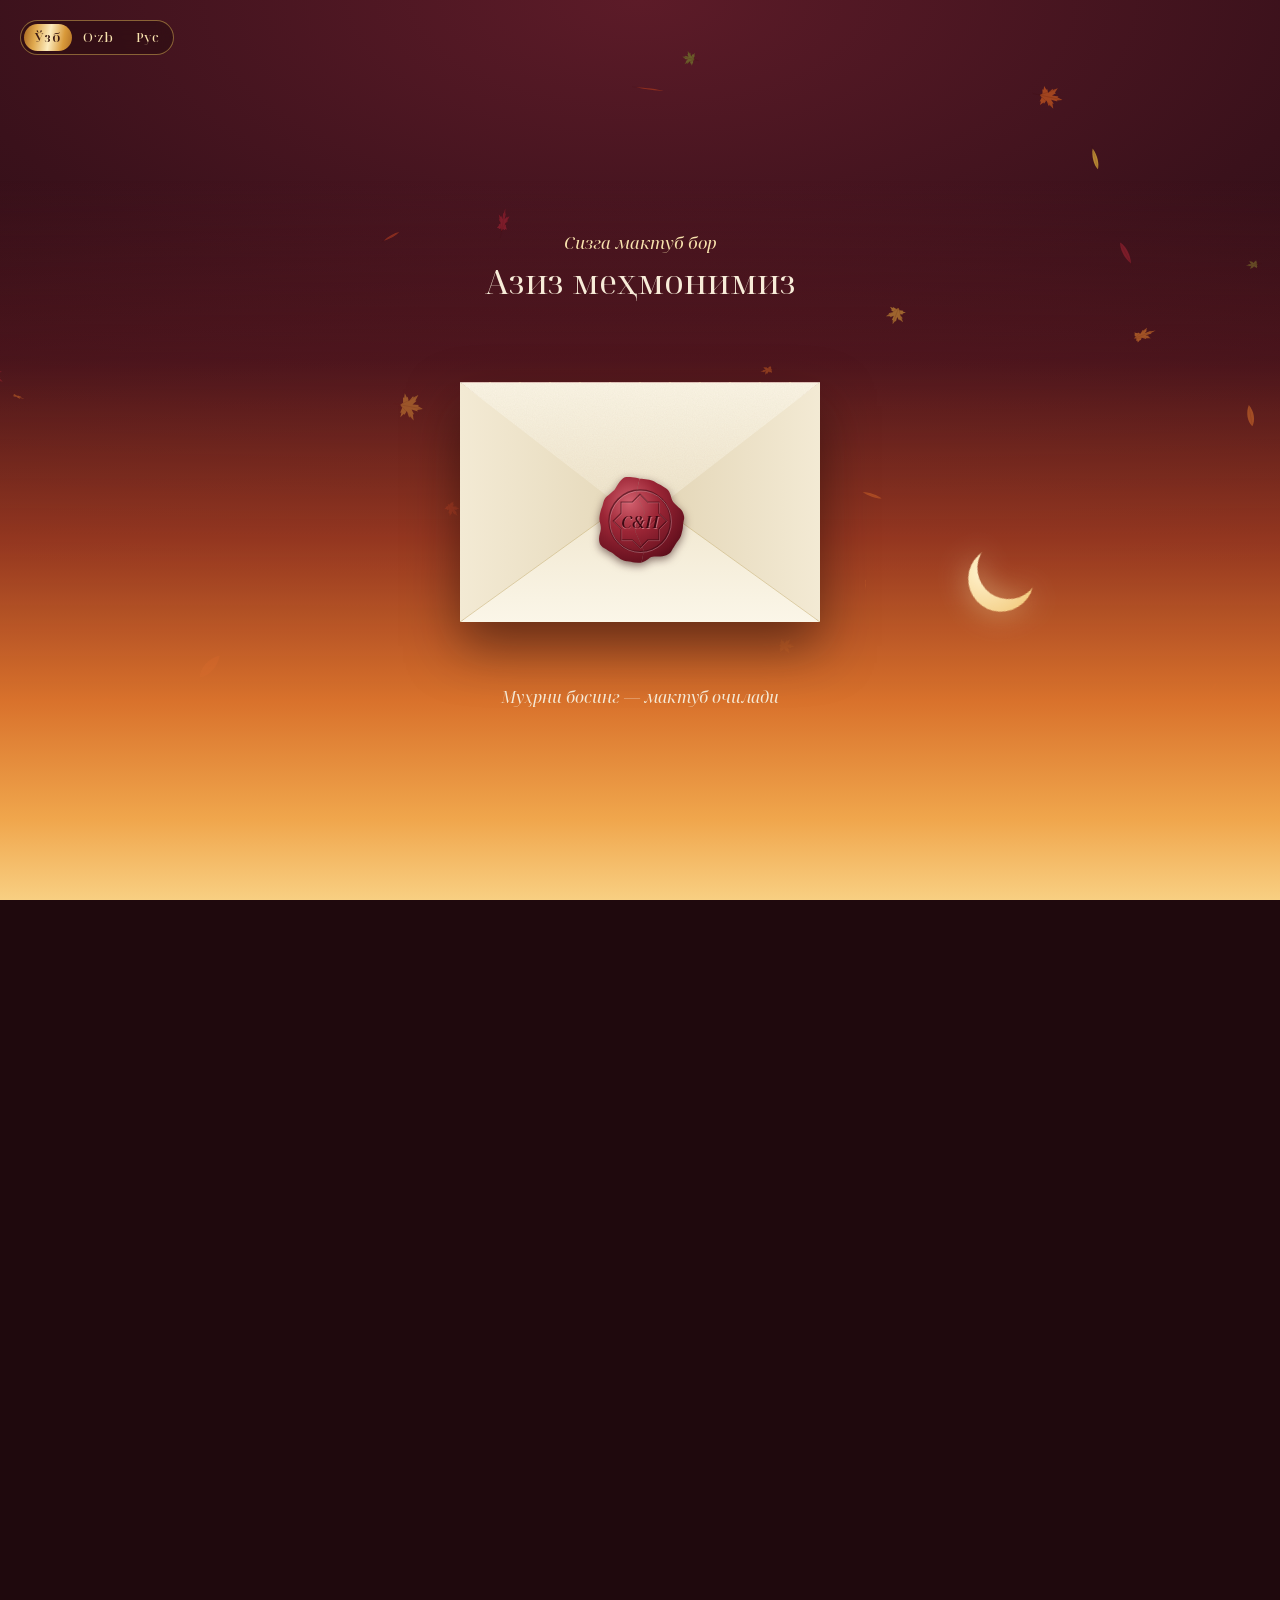
==== index.html @ ec024418 "Restyle the invitation in an autumn palette Wine, rust, amber and mustard instead of night blue; fal" ====
<!doctype html>
<html lang="uz-Cyrl">
<head>
<meta charset="utf-8">
<meta name="viewport" content="width=device-width, initial-scale=1, viewport-fit=cover">
<title>Султонбек ва Истабро — никоҳ тўйи</title>
<meta name="description" content="Сизни «Висол оқшоми»га таклиф этамиз · 31 октябрь 2026, соат 18:00">
<meta name="robots" content="noindex">
<meta name="theme-color" content="#3A111B">
<meta property="og:type" content="website">
<meta property="og:url" content="https://sulton-istabro.uz/">
<meta property="og:title" content="Султонбек ва Истабро — никоҳ тўйи">
<meta property="og:description" content="Сизни «Висол оқшоми»га таклиф этамиз · 31 октябрь 2026, соат 18:00">
<meta property="og:image" content="https://sulton-istabro.uz/og.jpg">
<meta property="og:image:width" content="1200">
<meta property="og:image:height" content="630">
<meta name="twitter:card" content="summary_large_image">
<meta name="twitter:image" content="https://sulton-istabro.uz/og.jpg">
<link rel="icon" href="favicon.svg" type="image/svg+xml">
<link rel="preload" href="assets/fonts/nsd-cyrillic.woff2" as="font" type="font/woff2" crossorigin>
<link rel="preload" href="assets/fonts/gv-cyrillic.woff2" as="font" type="font/woff2" crossorigin>
<link rel="stylesheet" href="assets/style.css">
<noscript><style>.gate{display:none}body{overflow:auto}main{visibility:visible}</style></noscript>
</head>
<body class="is-sealed">

<!-- Shared shapes -->
<svg width="0" height="0" style="position:absolute" aria-hidden="true" focusable="false">
  <defs>
    <linearGradient id="g-gold" x1="0" y1="0" x2="1" y2="1">
      <stop offset="0" stop-color="#F7E9B8"/><stop offset=".35" stop-color="#D4AE58"/>
      <stop offset=".7" stop-color="#A47B28"/><stop offset="1" stop-color="#E6CB84"/>
    </linearGradient>
    <radialGradient id="g-wax" cx=".36" cy=".3" r=".8">
      <stop offset="0" stop-color="#D2606E"/><stop offset=".42" stop-color="#9C2636"/>
      <stop offset=".85" stop-color="#6A1220"/><stop offset="1" stop-color="#520B17"/>
    </radialGradient>
    <radialGradient id="g-moon" cx=".3" cy=".3" r=".9">
      <stop offset="0" stop-color="#FFF3CF"/><stop offset="1" stop-color="#F2C878"/>
    </radialGradient>
    <linearGradient id="g-niche" x1="0" y1="1" x2="0" y2="0">
      <stop offset="0" stop-color="#F8D27C"/><stop offset=".55" stop-color="#E0A552" stop-opacity=".75"/><stop offset="1" stop-color="#C98548" stop-opacity=".25"/>
    </linearGradient>
    <symbol id="moon" viewBox="0 0 100 100">
      <mask id="m-crescent"><rect width="100" height="100" fill="#fff"/><circle cx="64" cy="40" r="40" fill="#000"/></mask>
      <circle cx="50" cy="50" r="42" fill="url(#g-moon)" mask="url(#m-crescent)"/>
    </symbol>
    <symbol id="chinar" viewBox="-56 -64 112 124">
      <polygon fill="currentColor" points="0.0,-60.0 7.6,-39.3 12.4,-43.3 9.9,-18.5 26.4,-31.4 26.2,-26.2 49.7,-33.6 36.3,-16.9 42.3,-15.4 18.9,-2.0 35.7,4.4 31.3,6.7 46.7,17.9 28.3,17.0 29.9,21.7 9.4,17.7 0.0,27.0 -9.4,17.7 -29.9,21.7 -28.3,17.0 -46.7,17.9 -31.3,6.7 -35.7,4.4 -18.9,-2.0 -42.3,-15.4 -36.3,-16.9 -49.7,-33.6 -26.2,-26.2 -26.4,-31.4 -9.9,-18.5 -12.4,-43.3 -7.6,-39.3"/>
      <path d="M0 27V56" fill="none" stroke="currentColor" stroke-width="3" stroke-linecap="round"/>
      <path d="M0 27L0 -52M0 27L43.1 -29.1M0 27L39.2 15.1M0 27L-43.1 -29.1M0 27L-39.2 15.1" fill="none" stroke="#3A0A00" stroke-opacity=".3" stroke-width="1.2"/>
    </symbol>
    <symbol id="chinar-line" viewBox="-56 -64 112 124">
      <polygon fill="none" stroke="currentColor" stroke-width="2.4" stroke-linejoin="round" points="0.0,-60.0 7.6,-39.3 12.4,-43.3 9.9,-18.5 26.4,-31.4 26.2,-26.2 49.7,-33.6 36.3,-16.9 42.3,-15.4 18.9,-2.0 35.7,4.4 31.3,6.7 46.7,17.9 28.3,17.0 29.9,21.7 9.4,17.7 0.0,27.0 -9.4,17.7 -29.9,21.7 -28.3,17.0 -46.7,17.9 -31.3,6.7 -35.7,4.4 -18.9,-2.0 -42.3,-15.4 -36.3,-16.9 -49.7,-33.6 -26.2,-26.2 -26.4,-31.4 -9.9,-18.5 -12.4,-43.3 -7.6,-39.3"/>
      <path d="M0 27V56M0 27L0 -52M0 27L43.1 -29.1M0 27L39.2 15.1M0 27L-43.1 -29.1M0 27L-39.2 15.1" fill="none" stroke="currentColor" stroke-width="1.5" stroke-linecap="round"/>
    </symbol>
    <symbol id="leaf" viewBox="-28 -64 56 132">
      <path fill="currentColor" d="M0 -60C22 -34 24 12 0 50C-24 12 -22 -34 0 -60Z"/>
      <path d="M0 -52V64M0 -30L12 -40M0 -30L-12 -40M0 -10L16 -22M0 -10L-16 -22M0 10L15 -2M0 10L-15 -2M0 28L10 18M0 28L-10 18" fill="none" stroke="#3A0A00" stroke-opacity=".3" stroke-width="1.2" stroke-linecap="round"/>
    </symbol>
    <symbol id="cluster" viewBox="0 0 240 190">
      <use href="#leaf" x="-28" y="-64" width="56" height="132" transform="translate(60 128) rotate(-108) scale(.8)" style="color:#6F6B2C"/>
      <use href="#leaf" x="-28" y="-64" width="56" height="132" transform="translate(178 126) rotate(72) scale(.86)" style="color:#D2A23A"/>
      <use href="#chinar" x="-56" y="-64" width="112" height="124" transform="translate(150 70) rotate(26) scale(.82)" style="color:#E08A2B"/>
      <use href="#chinar" x="-56" y="-64" width="112" height="124" transform="translate(84 84) rotate(-24) scale(1.08)" style="color:#B8501F"/>
      <use href="#chinar" x="-56" y="-64" width="112" height="124" transform="translate(132 132) rotate(8) scale(.56)" style="color:#8E1F2F"/>
      <g fill="#8E1F2F"><circle cx="100" cy="146" r="6"/><circle cx="112" cy="156" r="6"/><circle cx="97" cy="160" r="5.4"/></g>
      <g fill="#F6D7C0" fill-opacity=".55"><circle cx="98" cy="144" r="1.6"/><circle cx="110" cy="154" r="1.6"/><circle cx="95" cy="158" r="1.4"/></g>
    </symbol>
    <symbol id="khatam" viewBox="0 0 24 24">
      <polygon points="12.00,2.00 14.93,4.93 19.07,4.93 19.07,9.07 22.00,12.00 19.07,14.93 19.07,19.07 14.93,19.07 12.00,22.00 9.07,19.07 4.93,19.07 4.93,14.93 2.00,12.00 4.93,9.07 4.93,4.93 9.07,4.93"/>
    </symbol>
    <symbol id="skyline" viewBox="0 0 1440 220" preserveAspectRatio="xMidYMax slice">
      <g class="sk-body">
        <rect x="0" y="200" width="1440" height="20"/>
        <!-- houses -->
        <path d="M0 220V178h58v-12h62v16h72v-10h36v48z"/>
        <path d="M1232 220v-44h58v-10h62v16h88v38z"/>
        <!-- far-left dome + minaret -->
        <rect x="272" y="150" width="56" height="70"/>
        <path d="M268 150c-4-24 18-34 32-48 14 14 36 24 32 48z"/>
        <rect x="299" y="92" width="2" height="12"/>
        <rect x="225" y="80" width="10" height="140"/><rect x="222" y="92" width="16" height="4"/>
        <path d="M225 80c0-8 5-10 5-18 0 8 5 10 5 18z"/>
        <!-- far-right dome + minaret -->
        <rect x="1100" y="146" width="60" height="74"/>
        <path d="M1096 146c-4-26 18-36 34-52 16 16 38 26 34 52z"/>
        <rect x="1129" y="84" width="2" height="12"/>
        <rect x="1205" y="70" width="10" height="150"/><rect x="1202" y="84" width="16" height="4"/>
        <path d="M1205 70c0-8 5-10 5-18 0 8 5 10 5 18z"/>
        <!-- wings -->
        <rect x="440" y="162" width="226" height="58"/><rect x="774" y="162" width="232" height="58"/>
        <!-- left dome -->
        <rect x="500" y="128" width="80" height="92"/>
        <path d="M496 128c-6-36 24-50 44-72 20 22 50 36 44 72z"/>
        <rect x="539" y="44" width="2" height="14"/>
        <!-- right dome -->
        <rect x="852" y="120" width="96" height="100"/>
        <path d="M846 120c-8-42 30-58 54-84 24 26 62 42 54 84z"/>
        <rect x="899" y="22" width="2" height="16"/>
        <!-- portal + minarets -->
        <rect x="664" y="84" width="112" height="136"/><rect x="660" y="78" width="120" height="8"/>
        <rect x="633" y="52" width="14" height="168"/><rect x="630" y="66" width="20" height="5"/>
        <path d="M633 52c0-10 7-12 7-20 0 8 7 10 7 20z"/>
        <rect x="793" y="52" width="14" height="168"/><rect x="790" y="66" width="20" height="5"/>
        <path d="M793 52c0-10 7-12 7-20 0 8 7 10 7 20z"/>
      </g>
      <!-- autumn trees -->
      <g>
        <ellipse class="sk-t1" cx="420" cy="160" rx="10" ry="46"/><ellipse class="sk-t2" cx="439" cy="172" rx="9" ry="36"/>
        <ellipse class="sk-t3" cx="1030" cy="158" rx="10" ry="48"/><ellipse class="sk-t2" cx="1050" cy="172" rx="9" ry="36"/>
        <ellipse class="sk-t2" cx="160" cy="172" rx="9" ry="36"/><ellipse class="sk-t1" cx="1322" cy="166" rx="10" ry="42"/>
        <circle class="sk-t2" cx="372" cy="190" r="23"/><circle class="sk-t1" cx="398" cy="198" r="15"/>
        <circle class="sk-t1" cx="1084" cy="191" r="21"/><circle class="sk-t4" cx="1062" cy="199" r="14"/>
        <circle class="sk-t3" cx="96" cy="193" r="19"/><circle class="sk-t2" cx="1396" cy="193" r="19"/>
        <rect class="sk-body" x="0" y="210" width="1440" height="10"/>
      </g>
      <path class="sk-niche" fill="url(#g-niche)" d="M692 220v-78c0-21 17-31 28-40 11 9 28 19 28 40v78z"/>
      <g class="sk-lights">
        <g>
          <rect x="452" y="178" width="7" height="13" rx="3.5"/><rect x="474" y="178" width="7" height="13" rx="3.5"/>
          <rect x="596" y="178" width="7" height="13" rx="3.5"/><rect x="616" y="178" width="7" height="13" rx="3.5"/>
          <rect x="518" y="150" width="6" height="12" rx="3"/><rect x="537" y="150" width="6" height="12" rx="3"/><rect x="556" y="150" width="6" height="12" rx="3"/>
          <rect x="816" y="178" width="7" height="13" rx="3.5"/><rect x="836" y="178" width="7" height="13" rx="3.5"/>
          <rect x="962" y="178" width="7" height="13" rx="3.5"/><rect x="984" y="178" width="7" height="13" rx="3.5"/>
          <rect x="874" y="146" width="6" height="12" rx="3"/><rect x="897" y="146" width="6" height="12" rx="3"/><rect x="920" y="146" width="6" height="12" rx="3"/>
          <rect x="292" y="170" width="5" height="10" rx="2.5"/><rect x="304" y="170" width="5" height="10" rx="2.5"/>
          <rect x="1122" y="168" width="5" height="10" rx="2.5"/><rect x="1134" y="168" width="5" height="10" rx="2.5"/>
          <rect x="30" y="190" width="6" height="8"/><rect x="140" y="192" width="6" height="8"/>
          <rect x="1262" y="190" width="6" height="8"/><rect x="1376" y="194" width="6" height="8"/>
        </g>
      </g>
    </symbol>
  </defs>
</svg>

<!-- The sky: dusk at the top of the page, night at the end -->
<div class="sky" aria-hidden="true">
  <div class="sky__dusk"></div>
  <canvas class="sky__leaves" id="leaves"></canvas>
</div>
<svg class="moon sky__moon" aria-hidden="true"><use href="#moon"/></svg>

<!-- Language -->
<div class="lang" role="group" aria-label="Тил">
  <button type="button" data-lang="kr" aria-pressed="true">Ўзб</button>
  <button type="button" data-lang="uz" aria-pressed="false">O‘zb</button>
  <button type="button" data-lang="ru" aria-pressed="false">Рус</button>
</div>

<!-- Gate: the sealed envelope -->
<div class="gate" id="gate">
  <p class="gate__kicker" data-i18n="gate_kicker">Сизга мактуб бор</p>
  <p class="gate__dear" data-i18n="gate_dear">Азиз меҳмонимиз</p>

  <div class="env" id="env">
    <div class="env__back"></div>
    <div class="env__card">
      <span class="script foil" data-i18n="groom">Султонбек</span>
      <span class="env__va" data-i18n="va">ва</span>
      <span class="script foil" data-i18n="bride">Истабро</span>
    </div>
    <svg class="env__pocket" viewBox="0 0 300 200" preserveAspectRatio="none" aria-hidden="true">
      <defs>
        <linearGradient id="pk-l" x1="0" y1="0" x2="1" y2="0"><stop offset="0" stop-color="#F3EAD4"/><stop offset="1" stop-color="#E4D7B8"/></linearGradient>
        <linearGradient id="pk-r" x1="1" y1="0" x2="0" y2="0"><stop offset="0" stop-color="#F3EAD4"/><stop offset="1" stop-color="#E2D4B4"/></linearGradient>
        <linearGradient id="pk-b" x1="0" y1="1" x2="0" y2="0"><stop offset="0" stop-color="#FBF6E8"/><stop offset="1" stop-color="#EFE5CC"/></linearGradient>
      </defs>
      <path d="M0 0 150 112 0 200z" fill="url(#pk-l)"/>
      <path d="M300 0 150 112 300 200z" fill="url(#pk-r)"/>
      <path d="M0 200 150 92 300 200z" fill="url(#pk-b)"/>
      <path d="M0 200 150 92 300 200" fill="none" stroke="#C9B27A" stroke-opacity=".55" vector-effect="non-scaling-stroke"/>
    </svg>
    <div class="env__flap"><div class="env__flap-out"></div><div class="env__flap-in"></div></div>
    <button class="seal" id="seal" type="button" aria-label="Муҳрни босинг — мактуб очилади" data-i18n-aria="gate_hint">
      <svg class="seal__half seal__half--l" viewBox="0 0 120 120" aria-hidden="true"><use href="#seal-art"/></svg>
      <svg class="seal__half seal__half--r" viewBox="0 0 120 120" aria-hidden="true"><use href="#seal-art"/></svg>
    </button>
  </div>

  <p class="gate__hint" data-i18n="gate_hint">Муҳрни босинг — мактуб очилади</p>
</div>

<svg width="0" height="0" style="position:absolute" aria-hidden="true" focusable="false">
  <defs>
    <g id="seal-art">
      <path fill="url(#g-wax)" d="M113.9 60.0 Q113.9 60.0 113.5 62.3 Q113.0 64.6 113.0 67.0 Q112.9 69.3 112.3 71.6 Q111.7 73.9 111.2 76.2 Q110.8 78.5 109.6 80.5 Q108.4 82.6 106.9 84.4 Q105.4 86.2 104.3 88.2 Q103.2 90.2 101.9 92.1 Q100.5 94.0 99.4 96.2 Q98.4 98.4 96.6 99.9 Q94.8 101.4 92.5 102.4 Q90.3 103.3 87.8 103.6 Q85.3 103.9 82.9 103.9 Q80.5 103.9 78.2 103.8 Q75.9 103.6 74.0 104.5 Q72.1 105.3 70.3 106.8 Q68.5 108.2 66.5 109.5 Q64.4 110.8 62.2 111.2 Q60.0 111.6 57.8 111.5 Q55.5 111.3 53.2 111.3 Q51.0 111.2 48.8 110.4 Q46.7 109.6 44.3 109.6 Q41.9 109.7 39.8 108.8 Q37.7 107.9 35.7 106.8 Q33.7 105.6 31.9 104.2 Q30.1 102.7 28.3 101.3 Q26.6 99.9 24.5 98.7 Q22.4 97.6 20.4 96.3 Q18.4 94.9 16.1 93.7 Q13.7 92.4 12.1 90.5 Q10.4 88.6 9.9 86.1 Q9.3 83.6 9.5 81.0 Q9.6 78.3 10.4 75.7 Q11.2 73.1 11.5 70.8 Q11.8 68.5 11.5 66.4 Q11.3 64.3 10.6 62.1 Q9.9 60.0 9.9 57.8 Q9.8 55.6 10.2 53.4 Q10.5 51.3 11.1 49.2 Q11.6 47.0 12.3 45.0 Q13.1 42.9 13.8 40.8 Q14.4 38.8 14.9 36.5 Q15.5 34.3 16.6 32.4 Q17.8 30.5 19.6 29.0 Q21.4 27.6 23.1 26.2 Q24.8 24.8 26.5 23.4 Q28.2 22.1 29.4 20.1 Q30.7 18.1 32.0 15.9 Q33.3 13.7 34.9 11.6 Q36.5 9.6 38.4 7.7 Q40.3 5.8 42.8 5.6 Q45.4 5.5 47.9 5.6 Q50.4 5.8 52.9 6.2 Q55.3 6.5 57.7 7.2 Q60.0 7.9 62.3 7.9 Q64.6 7.9 66.8 8.3 Q69.0 8.8 71.3 9.1 Q73.6 9.4 75.6 10.4 Q77.7 11.3 79.6 12.6 Q81.6 13.8 83.6 14.7 Q85.7 15.5 87.5 16.8 Q89.4 18.0 91.4 19.1 Q93.4 20.2 94.8 22.0 Q96.2 23.8 97.0 26.0 Q97.9 28.2 98.4 30.5 Q98.9 32.7 99.9 34.6 Q100.9 36.4 102.4 38.0 Q103.9 39.5 105.6 41.1 Q107.4 42.8 109.4 44.5 Q111.4 46.2 112.4 48.4 Q113.4 50.6 114.1 52.9 Q114.8 55.2 114.4 57.6Z"/>
      <circle cx="60" cy="60" r="38" fill="none" stroke="#3E0812" stroke-opacity=".6" stroke-width="2.2"/>
      <circle cx="60.8" cy="60.9" r="38" fill="none" stroke="#F6B6BE" stroke-opacity=".5" stroke-width="1"/>
      <polygon fill="none" stroke="#3E0812" stroke-opacity=".6" stroke-width="1.6" points="60.00,27.00 69.66,36.66 83.33,36.66 83.33,50.34 93.00,60.00 83.33,69.66 83.33,83.33 69.66,83.33 60.00,93.00 50.34,83.33 36.66,83.33 36.66,69.66 27.00,60.00 36.66,50.34 36.66,36.66 50.34,36.66"/>
      <polygon fill="none" stroke="#F6B6BE" stroke-opacity=".45" stroke-width=".7" transform="translate(.8 .9)" points="60.00,27.00 69.66,36.66 83.33,36.66 83.33,50.34 93.00,60.00 83.33,69.66 83.33,83.33 69.66,83.33 60.00,93.00 50.34,83.33 36.66,83.33 36.66,69.66 27.00,60.00 36.66,50.34 36.66,36.66 50.34,36.66"/>
      <text class="seal__mono" x="60.8" y="69.9" text-anchor="middle" fill="#F6B6BE" fill-opacity=".5" data-i18n="mono">С&amp;И</text>
      <text class="seal__mono" x="60" y="69" text-anchor="middle" fill="#3E0812" data-i18n="mono">С&amp;И</text>
    </g>
  </defs>
</svg>

<main id="top">

  <!-- 1 · Names under the evening sky -->
  <section class="hero">
    <div class="hero__inner">
      <svg class="hero__star" aria-hidden="true"><use href="#chinar-line"/></svg>
      <h1 class="hero__names">
        <span class="script foil" data-i18n="groom">Султонбек</span>
        <span class="hero__va" data-i18n="va">ва</span>
        <span class="script foil" data-i18n="bride">Истабро</span>
      </h1>
      <p class="hero__what" data-i18n="hero_sub">никоҳ тўйи</p>
      <p class="hero__when"><span data-i18n="hero_date">31 октябрь 2026</span><br><span data-i18n="hero_time">шанба, соат 18:00</span></p>
    </div>
    <svg class="moon hero__moon" aria-hidden="true"><use href="#moon"/></svg>
    <svg class="skyline" aria-hidden="true"><use href="#skyline"/></svg>
    <a class="hero__scroll" href="#letter"><span data-i18n="scroll">Пастга суринг</span>
      <svg viewBox="0 0 24 12" aria-hidden="true"><path d="M3 2l9 8 9-8" fill="none" stroke="currentColor" stroke-width="1.4" stroke-linecap="round" stroke-linejoin="round"/></svg>
    </a>
  </section>

  <!-- 2 · The invitation itself, word for word -->
  <section class="letter" id="letter">
    <div class="sheet">
      <svg class="sheet__cap" viewBox="0 0 400 150" aria-hidden="true">
        <path class="sheet__paper" d="M0 151V120C0 70 110 44 200 2c90 42 200 68 200 118v31z"/>
        <path class="sheet__rule" d="M10 151v-30c0-42 104-67 190-107 86 40 190 65 190 107v30"/>
        <g class="sheet__orn" transform="translate(200 92)">
          <use href="#chinar-line" x="-22" y="-26" width="44" height="49"/>
          <path d="M-32 0h-50M32 0h50"/>
        </g>
      </svg>
      <svg class="leaves sheet__leaves--top" viewBox="0 0 240 190" aria-hidden="true"><use href="#cluster"/></svg>
      <svg class="leaves sheet__leaves--bottom" viewBox="0 0 240 190" aria-hidden="true"><use href="#cluster"/></svg>
      <div class="sheet__body">
        <p class="sheet__salom" data-i18n="l_salom">Ассалому алайкум!</p>
        <p class="sheet__dear" data-i18n="l_dear">Ҳурматли меҳмонимиз!</p>
        <p class="sheet__text" data-i18n="l_p1">Сизни азиз фарзандларимиз</p>
        <p class="sheet__names"><span class="script foil foil--dark" data-i18n="l_names">Султонбек ва Истабро</span></p>
        <p class="sheet__text" data-i18n="l_p2">ларнинг никоҳ тўйлари муносабати билан 2026 йил 31 октябрь куни соат 18:00 да бўлиб ўтадиган «Висол оқшоми»га таклиф этамиз.</p>
        <svg class="sheet__div" viewBox="0 0 120 26" aria-hidden="true"><path d="M0 13h42M78 13h42"/><use href="#chinar-line" x="48" y="0" width="24" height="26"/></svg>
        <p class="sheet__sign" data-i18n="l_sign1">Ҳурмат ва эҳтиром ила</p>
        <p class="sheet__family" data-i18n="l_sign2">АБДУМАЛИК ХОЖИ ота ўғли АШРАФ СОДИКОВлар оиласи</p>
      </div>
    </div>
  </section>

  <!-- 3 · The day -->
  <section class="day" id="day">
    <div class="col">
      <h2 class="title" data-i18n="d_title">Тўй куни</h2>
      <p class="day__hint" id="scratchHint" data-i18n="d_hint">Япроқларни бармоғингиз билан суринг</p>

      <div class="ticket" id="ticket">
        <div class="ticket__face">
          <span class="ticket__wd" data-i18n="d_weekday">шанба</span>
          <span class="ticket__num">31</span>
          <span class="ticket__mo" data-i18n="d_month">октябрь 2026</span>
          <span class="ticket__time" data-i18n="d_time">соат 18:00</span>
        </div>
        <canvas class="ticket__foil" id="foil" aria-hidden="true"></canvas>
        <button class="ticket__open" id="foilOpen" type="button" data-i18n="d_open">Очиш</button>
      </div>

      <div class="cal" aria-label="Октябрь 2026" data-i18n-aria="cal_title">
        <p class="cal__month" data-i18n="cal_title">Октябрь 2026</p>
        <div class="cal__grid" id="cal"></div>
      </div>
    </div>
  </section>

  <!-- 4 · Time and place -->
  <section class="place" id="place">
    <div class="col">
      <h2 class="title" data-i18n="v_title">Вақт ва манзил</h2>
      <div class="tile">
        <svg class="leaves tile__leaves" viewBox="0 0 240 190" aria-hidden="true"><use href="#cluster"/></svg>
        <div class="tile__band" aria-hidden="true"></div>
        <p class="tile__name" data-i18n="v_name">«PRIMIER HALL» ресторани</p>
        <p class="tile__addr" data-i18n="v_addr">Қибрай тумани, Маданият массив</p>
        <p class="tile__time">18:00</p>
        <p class="tile__date" data-i18n="v_day">Шанба, 31 октябрь</p>
        <button class="btn" type="button" data-sheet="route">
          <svg viewBox="0 0 24 24" aria-hidden="true"><path d="M12 21s-6.5-6.2-6.5-11.2A6.5 6.5 0 0 1 12 3.3a6.5 6.5 0 0 1 6.5 6.5C18.5 14.8 12 21 12 21z" fill="none" stroke="currentColor" stroke-width="1.6"/><circle cx="12" cy="9.8" r="2.3" fill="currentColor"/></svg>
          <span data-i18n="v_route">Йўналиш олиш</span>
        </button>
        <button class="link" type="button" data-sheet="cal">
          <svg viewBox="0 0 24 24" aria-hidden="true"><rect x="3.5" y="5" width="17" height="15" rx="2" fill="none" stroke="currentColor" stroke-width="1.5"/><path d="M3.5 10h17M8 3v4M16 3v4" fill="none" stroke="currentColor" stroke-width="1.5" stroke-linecap="round"/></svg>
          <span data-i18n="v_cal">Календарга қўшиш</span>
        </button>
      </div>
    </div>
  </section>

  <!-- 5 · Until then -->
  <section class="wait" id="wait">
    <div class="col">
      <p class="wait__label" id="cdLabel" data-i18n="c_title">Тўйгача қолди</p>
      <div class="cd" id="cd" role="timer">
        <div><b id="cdD">0</b><span data-i18n="c_d">кун</span></div>
        <div><b id="cdH">00</b><span data-i18n="c_h">соат</span></div>
        <div><b id="cdM">00</b><span data-i18n="c_m">дақиқа</span></div>
        <div><b id="cdS">00</b><span data-i18n="c_s">сония</span></div>
      </div>
      <p class="wait__names"><span class="script foil" data-i18n="l_names0">Султонбек ва Истабро</span></p>
      <p class="wait__line" data-i18n="c_wait">Сизни интизорлик билан кутамиз</p>
      <p class="wait__sign" data-i18n="c_sign">Ҳурмат ва эҳтиром ила, Содиковлар оиласи</p>
      <a class="wait__top" href="#top" data-i18n="c_top">Бошига қайтиш</a>
    </div>
    <svg class="moon wait__moon" aria-hidden="true"><use href="#moon"/></svg>
    <svg class="skyline skyline--night" aria-hidden="true"><use href="#skyline"/></svg>
  </section>
</main>

<!-- Bottom sheet -->
<div class="sheetbox" id="sheetbox" hidden>
  <div class="sheetbox__dim" data-close></div>
  <div class="sheetbox__panel" role="dialog" aria-modal="true" aria-labelledby="sheetTitle">
    <p class="sheetbox__title" id="sheetTitle"></p>
    <div class="sheetbox__list" id="sheetList"></div>
    <button class="sheetbox__cancel" type="button" data-close data-i18n="cancel">Бекор қилиш</button>
  </div>
</div>

<script src="assets/app.js" defer></script>
</body>
</html>
---- assets/style.css ----
/* Султонбек ва Истабро — «Висол оқшоми»
   An October evening: wine, rust, amber and mustard under gold foil; chinar leaves falling.
   Display + text: Noto Serif Display. Names: Great Vibes. */

@font-face{font-family:"NSD";font-style:normal;font-weight:100 900;font-display:swap;src:url(fonts/nsd-cyrillic-ext.woff2) format("woff2");unicode-range:U+0460-052F,U+1C80-1C8A,U+20B4,U+2DE0-2DFF,U+A640-A69F,U+FE2E-FE2F}
@font-face{font-family:"NSD";font-style:normal;font-weight:100 900;font-display:swap;src:url(fonts/nsd-cyrillic.woff2) format("woff2");unicode-range:U+0301,U+0400-045F,U+0490-0491,U+04B0-04B1,U+2116}
@font-face{font-family:"NSD";font-style:normal;font-weight:100 900;font-display:swap;src:url(fonts/nsd-latin.woff2) format("woff2");unicode-range:U+0000-00FF,U+0131,U+0152-0153,U+02BB-02BC,U+02C6,U+02DA,U+02DC,U+0304,U+0308,U+0329,U+2000-206F,U+20AC,U+2122,U+2191,U+2193,U+2212,U+2215,U+FEFF,U+FFFD}
@font-face{font-family:"NSD";font-style:italic;font-weight:100 900;font-display:swap;src:url(fonts/nsd-cyrillic-ext-italic.woff2) format("woff2");unicode-range:U+0460-052F,U+1C80-1C8A,U+20B4,U+2DE0-2DFF,U+A640-A69F,U+FE2E-FE2F}
@font-face{font-family:"NSD";font-style:italic;font-weight:100 900;font-display:swap;src:url(fonts/nsd-cyrillic-italic.woff2) format("woff2");unicode-range:U+0301,U+0400-045F,U+0490-0491,U+04B0-04B1,U+2116}
@font-face{font-family:"NSD";font-style:italic;font-weight:100 900;font-display:swap;src:url(fonts/nsd-latin-italic.woff2) format("woff2");unicode-range:U+0000-00FF,U+0131,U+0152-0153,U+02BB-02BC,U+02C6,U+02DA,U+02DC,U+0304,U+0308,U+0329,U+2000-206F,U+20AC,U+2122,U+2191,U+2193,U+2212,U+2215,U+FEFF,U+FFFD}
@font-face{font-family:"GV";font-style:normal;font-weight:400;font-display:swap;src:url(fonts/gv-cyrillic.woff2) format("woff2");unicode-range:U+0301,U+0400-045F,U+0490-0491,U+04B0-04B1,U+2116}
@font-face{font-family:"GV";font-style:normal;font-weight:400;font-display:swap;src:url(fonts/gv-latin.woff2) format("woff2");unicode-range:U+0000-00FF,U+0131,U+0152-0153,U+02BB-02BC,U+02C6,U+02DA,U+02DC,U+0304,U+0308,U+0329,U+2000-206F,U+20AC,U+2122,U+2191,U+2193,U+2212,U+2215,U+FEFF,U+FFFD}

:root{
  --night:#3A111B;
  --ground:#1F090D;
  --wine:#8E1F2F;
  --rust:#B8501F;
  --amber:#E08A2B;
  --mustard:#D2A23A;
  --olive:#6F6B2C;
  --paper:#F7ECD8;
  --ink:#3B1A12;
  --gold:#D9A441;
  --gold-hi:#F8E3AE;
  --gold-lo:#9A5A16;
  --soft:rgba(247,236,216,.84);
  --foil:linear-gradient(100deg,#A8661F 0%,#E0A94E 16%,#FCEBBD 34%,#D99A3A 52%,#A8661F 68%,#F0CF8A 86%,#C98B2E 100%);
  --girih:url("data:image/svg+xml,%3Csvg xmlns='http://www.w3.org/2000/svg' width='48' height='48' viewBox='0 0 48 48'%3E%3Cpolygon fill='none' stroke='%23D9A441' stroke-width='1.1' points='24,0 31.03,7.03 40.97,7.03 40.97,16.97 48,24 40.97,31.03 40.97,40.97 31.03,40.97 24,48 16.97,40.97 7.03,40.97 7.03,31.03 0,24 7.03,16.97 7.03,7.03 16.97,7.03'/%3E%3C/svg%3E");
  --grain:url("data:image/svg+xml,%3Csvg xmlns='http://www.w3.org/2000/svg' width='160' height='160'%3E%3Cfilter id='n'%3E%3CfeTurbulence type='fractalNoise' baseFrequency='.9' numOctaves='2' stitchTiles='stitch'/%3E%3CfeColorMatrix values='0 0 0 0 .45 0 0 0 0 .36 0 0 0 0 .2 0 0 0 .1 0'/%3E%3C/filter%3E%3Crect width='160' height='160' filter='url(%23n)'/%3E%3C/svg%3E");
  --dusk:linear-gradient(to top,#F8CF82 0%,#F0A64C 9%,#D9722C 22%,rgba(176,66,36,.8) 40%,rgba(112,30,36,.42) 60%,transparent 80%);
  --serif:"NSD","Cormorant Garamond",Georgia,"Times New Roman",serif;
  --script:"GV","NSD",cursive;
  --p:0;
  --shine:0;
}

*,*::before,*::after{box-sizing:border-box}
html{scroll-behavior:smooth;-webkit-text-size-adjust:100%}
body{
  margin:0;background:var(--ground);color:var(--paper);
  font-family:var(--serif);font-size:18px;line-height:1.55;font-weight:400;
  font-variant-numeric:lining-nums;
  -webkit-font-smoothing:antialiased;overflow-x:hidden;
}
body.is-sealed{overflow:hidden}
body.is-sealed main{visibility:hidden}
p{margin:0}
button{font-family:inherit}
:focus-visible{outline:2px solid var(--gold-hi);outline-offset:3px;border-radius:4px}

/* ---------- gold foil ---------- */
.script{font-family:var(--script);font-weight:400;font-style:normal;letter-spacing:0}
.foil{
  background-image:var(--foil);background-size:240% 100%;
  background-position:calc(var(--shine) * 1%) 0;
  -webkit-background-clip:text;background-clip:text;
  color:transparent;-webkit-text-fill-color:transparent;
}
.foil--dark{background-image:linear-gradient(100deg,#8A3B12 0%,#B8601E 22%,#DE9A3C 42%,#B0541A 62%,#8A3B12 82%,#B8601E 100%)}

/* Latin: the script capital I reads as J, so Latin names are set in the display italic */
html[lang="uz-Latn"] .script{font-family:var(--serif);font-style:italic;font-weight:300;letter-spacing:-.01em}
html[lang="uz-Latn"] .hero__names .script{font-size:clamp(3.3rem,16.5vw,6rem);line-height:1.2}
html[lang="uz-Latn"] .hero__va{margin:-.1em 0}
html[lang="uz-Latn"] .env__card .script{font-size:clamp(1.6rem,8vw,2.2rem);line-height:1.2}
html[lang="uz-Latn"] .sheet__names .script,html[lang="uz-Latn"] .wait__names .script{font-size:clamp(2.2rem,10vw,3rem);line-height:1.2}
html[lang="uz-Latn"] .sheet__names{margin:.3em 0 -.4em}

/* ---------- sky ---------- */
.sky{position:fixed;inset:0;z-index:0;overflow:hidden;
  background:radial-gradient(130% 85% at 50% 0%,#5C1B28 0%,#3A111B 42%,#210A10 82%)}
.sky__leaves{position:absolute;inset:0;width:100%;height:100%}
.moon{display:block;aspect-ratio:1;filter:drop-shadow(0 0 14px rgba(246,231,176,.55))}
.sky__moon{
  display:none;position:fixed;z-index:55;pointer-events:none;top:0;right:calc(50% - 400px);width:78px;
  transform:translateY(calc((60 - 50 * var(--p)) * 1vh)) rotate(-20deg);will-change:transform;
}
.sky__dusk{display:none}

/* ---------- language ---------- */
.lang{
  position:fixed;z-index:60;top:max(12px,env(safe-area-inset-top));left:12px;
  display:flex;padding:3px;border-radius:999px;
  border:1px solid rgba(207,168,80,.55);background:rgba(40,12,16,.55);
  -webkit-backdrop-filter:blur(8px);backdrop-filter:blur(8px);
}
.lang button{
  border:0;background:none;border-radius:999px;padding:7px 11px;cursor:pointer;
  font:500 13px/1 var(--serif);letter-spacing:.03em;color:var(--gold-hi);
}
.lang button[aria-pressed="true"]{background:var(--foil);background-size:160% 100%;color:var(--ink);font-weight:600}

/* ---------- gate ---------- */
.gate{
  position:fixed;inset:0;z-index:50;
  display:flex;flex-direction:column;align-items:center;justify-content:center;
  padding:76px 20px 36px;text-align:center;
  background:var(--dusk);
  transition:opacity 1s ease,visibility 0s linear 1s;
}
.gate.is-gone{opacity:0;visibility:hidden;pointer-events:none}
.gate__kicker,.gate__dear,.gate__hint{transition:opacity .5s ease}
.gate.is-opening .gate__kicker,.gate.is-opening .gate__dear,.gate.is-opening .gate__hint{opacity:0}
.gate__kicker{font-style:italic;font-size:1.05rem;color:var(--gold-hi)}
.gate__dear{font-size:clamp(1.55rem,7vw,2.1rem);line-height:1.2;font-weight:400;margin-top:.15em;text-wrap:balance;max-width:20ch}
.gate__hint{font-style:italic;font-size:1rem;color:var(--paper)}

.env{
  position:relative;width:min(84vw,360px);aspect-ratio:3/2;
  margin:clamp(40px,9vh,84px) 0 clamp(36px,7vh,64px);
  perspective:1100px;cursor:pointer;
  filter:drop-shadow(0 24px 26px rgba(20,6,6,.5));
}
.env__back{
  position:absolute;inset:0;border-radius:5px;
  background:var(--girih) 50% 0/30px 30px,linear-gradient(180deg,#8A2633,#5A1622);
}
.env__card{
  position:absolute;left:6%;right:6%;top:7%;bottom:5%;z-index:2;border-radius:2px;
  display:flex;flex-direction:column;align-items:center;justify-content:flex-start;
  padding-top:9%;
  background:var(--grain),var(--paper);
  box-shadow:inset 0 0 0 5px var(--paper),inset 0 0 0 6px rgba(207,168,80,.8);
  transition:transform 1.15s cubic-bezier(.2,.8,.2,1) .85s;
}
.env__card .script{font-size:clamp(1.9rem,9.6vw,2.6rem);line-height:1.05;padding:0 .2em .1em}
.env__va{font-style:italic;font-size:.95rem;line-height:1;color:var(--gold-lo)}
.env.is-open .env__card{transform:translateY(-58%)}
.env__pocket{position:absolute;inset:0;z-index:3;width:100%;height:100%;display:block}
.env__flap{
  position:absolute;left:0;right:0;top:0;height:58%;z-index:4;
  transform-origin:50% 0;transform-style:preserve-3d;
  transition:transform .85s cubic-bezier(.5,0,.25,1) .3s,z-index 0s linear .72s;
}
.env.is-open .env__flap{transform:rotateX(180deg);z-index:1}
.env__flap-out,.env__flap-in{
  position:absolute;inset:0;clip-path:polygon(0 0,100% 0,50% 100%);
  -webkit-backface-visibility:hidden;backface-visibility:hidden;
}
.env__flap-out{background:var(--grain),linear-gradient(180deg,#FBF5E6 0%,#EDE2C8 100%)}
.env__flap-in{transform:rotateX(180deg);background:var(--girih) 50% 0/30px 30px,linear-gradient(0deg,#8A2633,#6E1E2A)}

.seal{
  position:absolute;left:50%;top:58%;z-index:5;width:27%;aspect-ratio:1;
  transform:translate(-50%,-50%);padding:0;border:0;background:none;cursor:pointer;border-radius:50%;
  filter:drop-shadow(0 3px 4px rgba(40,6,10,.55));
  -webkit-tap-highlight-color:transparent;
}
.seal::after{
  content:"";position:absolute;inset:-12%;border-radius:50%;
  border:1px solid rgba(246,231,176,.8);opacity:0;
  animation:seal-ring 2.6s ease-out infinite;
}
.env.is-open .seal{pointer-events:none}
.env.is-open .seal::after{display:none}
.seal__half{position:absolute;inset:0;width:100%;height:100%;overflow:visible;
  transition:transform .75s cubic-bezier(.4,0,.7,.4),opacity .45s ease .32s}
.seal__half--l{clip-path:polygon(-10% -10%,53% -10%,46% 22%,55% 41%,45% 60%,54% 80%,48% 110%,-10% 110%)}
.seal__half--r{clip-path:polygon(53% -10%,110% -10%,110% 110%,48% 110%,54% 80%,45% 60%,55% 41%,46% 22%)}
.env.is-open .seal__half--l{transform:translate(-30%,75%) rotate(-28deg);opacity:0}
.env.is-open .seal__half--r{transform:translate(30%,85%) rotate(22deg);opacity:0}
.seal__mono{font:italic 500 21px var(--serif);letter-spacing:.01em}
@keyframes seal-ring{0%{transform:scale(.82);opacity:0}25%{opacity:.9}100%{transform:scale(1.28);opacity:0}}

/* ---------- layout ---------- */
main{position:relative;z-index:1}
.col{width:min(100%,440px);margin:0 auto;text-align:center}
.title{
  margin:0;font-style:italic;font-weight:400;line-height:1.1;
  font-size:clamp(2.3rem,10vw,3.1rem);
  background-image:var(--foil);background-size:240% 100%;background-position:calc(var(--shine) * 1%) 0;
  -webkit-background-clip:text;background-clip:text;color:transparent;-webkit-text-fill-color:transparent;
  padding-bottom:.12em;
}

/* ---------- hero ---------- */
.hero{
  position:relative;isolation:isolate;min-height:100vh;min-height:100svh;
  display:flex;flex-direction:column;align-items:center;justify-content:center;text-align:center;
  padding:84px 16px clamp(170px,30vh,270px);
}
.hero::before{content:"";position:absolute;inset:0;z-index:-1;background:var(--dusk)}
.hero__star{width:38px;height:42px;color:var(--gold-hi);margin-bottom:2px}
.hero__names{margin:0;font-weight:400;display:flex;flex-direction:column;align-items:center;line-height:1}
.hero__names .script{font-size:clamp(4.1rem,20vw,7.2rem);line-height:1.12;padding:.04em .22em .14em;filter:drop-shadow(0 2px 10px rgba(40,10,10,.4))}
.hero__va{font-style:italic;font-size:1.3rem;color:var(--gold-hi);margin:-.35em 0 -.25em}
.hero__what{margin-top:1.1em;font-size:.95rem;font-weight:500;letter-spacing:.34em;text-transform:uppercase;color:var(--gold-hi);padding-left:.34em}
.hero__when{margin-top:.9em;font-size:1.2rem;line-height:1.45}
.hero__scroll{
  position:absolute;left:50%;bottom:max(14px,env(safe-area-inset-bottom));transform:translateX(-50%);z-index:2;
  display:flex;flex-direction:column;align-items:center;gap:4px;
  color:var(--gold-hi);text-decoration:none;font-style:italic;font-size:.95rem;white-space:nowrap;
}
.hero__scroll svg{width:22px;height:11px;animation:nudge 2.2s ease-in-out infinite}
@keyframes nudge{0%,100%{transform:translateY(0)}50%{transform:translateY(5px)}}

.skyline{position:absolute;left:0;right:0;bottom:0;z-index:1;display:block;width:100%;height:clamp(130px,23vh,220px);--lights:.5;--niche:.3}
.skyline--night{--lights:1;--niche:.95}
.sk-body{fill:var(--ground)}
.sk-lights{fill:#FFDB8E;opacity:var(--lights)}
.sk-t1{fill:#7A2814}.sk-t2{fill:#A14E14}.sk-t3{fill:#641A20}.sk-t4{fill:#8A6A1E}
.sk-niche{opacity:var(--niche)}
.hero__moon{position:absolute;z-index:0;right:11%;top:clamp(58px,10vh,104px);width:44px;transform:rotate(-20deg)}
.wait__moon{position:absolute;right:13%;bottom:calc(clamp(130px,23vh,220px) + 34px);width:42px;transform:rotate(-20deg)}

body.is-open .hero__inner > *,
body.is-open .hero__names > *{animation:arrive 1.5s cubic-bezier(.2,.7,.2,1) both}
body.is-open .hero__star{animation-delay:.15s}
body.is-open .hero__names{animation:none}
body.is-open .hero__names > :nth-child(1){animation-delay:.3s}
body.is-open .hero__names > :nth-child(2){animation-delay:.6s}
body.is-open .hero__names > :nth-child(3){animation-delay:.8s}
body.is-open .hero__what{animation-delay:1.25s}
body.is-open .hero__when{animation-delay:1.45s}
@keyframes arrive{from{opacity:0;transform:translateY(14px);filter:blur(6px)}to{opacity:1;transform:none;filter:blur(0)}}

/* ---------- letter ---------- */
.letter{padding:56px 16px 84px;background:linear-gradient(var(--ground),rgba(31,9,13,0) 260px)}
.sheet{position:relative;width:min(100%,440px);margin:0 auto;filter:drop-shadow(0 26px 34px rgba(16,4,6,.55))}
.sheet__cap{display:block;width:100%;height:auto;margin-bottom:-1px;overflow:visible}
.sheet__paper{fill:var(--paper)}
.sheet__rule{fill:none;stroke:var(--gold);stroke-width:1.2}
.sheet__orn{color:var(--gold)}
.sheet__orn path{fill:none;stroke:var(--gold);stroke-width:1.1}
.leaves{position:absolute;z-index:3;pointer-events:none;display:block;height:auto;filter:drop-shadow(0 6px 8px rgba(16,4,6,.35))}
.sheet__leaves--top{width:42%;right:-5%;top:3%;transform:rotate(14deg)}
.sheet__leaves--bottom{width:38%;left:-7%;bottom:-46px;transform:scaleX(-1) rotate(8deg)}
.tile__leaves{width:34%;right:-6%;top:-30px;transform:rotate(18deg)}
.sheet__body{
  position:relative;padding:2px 9.5% 84px;text-align:center;color:var(--ink);
  background:var(--paper);
}
.sheet::after{content:"";position:absolute;inset:0;z-index:2;pointer-events:none;background:var(--grain);
  -webkit-mask:linear-gradient(transparent 0,#000 34%);mask:linear-gradient(transparent 0,#000 34%)}
.sheet__body::before{
  content:"";position:absolute;left:2.5%;right:2.5%;top:0;bottom:11px;pointer-events:none;
  border:1px solid var(--gold);border-top:0;
}
.sheet__salom{font-style:italic;font-weight:500;font-size:1.55rem;line-height:1.2;color:var(--rust)}
.sheet__dear{margin-top:.5em;font-weight:600;font-size:1.3rem;line-height:1.3;text-wrap:balance}
.sheet__text{margin-top:.9em;font-style:italic;font-weight:500;font-size:1.14rem;line-height:1.6;text-wrap:pretty}
.sheet__names{margin:.1em 0 -.75em}
.sheet__names .script{display:inline-block;font-size:clamp(2.7rem,12.5vw,3.5rem);line-height:1.12;padding:.08em .2em .14em;text-wrap:balance}
.sheet__div{display:block;width:120px;height:26px;margin:1.4em auto 1em;fill:none;stroke:var(--gold);stroke-width:1.1;color:var(--gold)}
.sheet__sign{font-style:italic;font-weight:500;font-size:1.1rem}
.sheet__family{margin-top:.25em;font-weight:600;font-size:1.06rem;line-height:1.45;letter-spacing:.02em;text-wrap:balance}

/* ---------- the day ---------- */
.day{padding:72px 20px 76px}
.day__hint{margin:.5em 0 22px;font-style:italic;color:var(--soft);transition:opacity .4s}
.ticket{
  position:relative;width:min(100%,318px);aspect-ratio:16/10;margin:0 auto;border-radius:3px;overflow:hidden;
  background:var(--grain),var(--paper);color:var(--ink);
  box-shadow:0 20px 40px rgba(16,4,6,.5);
}
.ticket__face{position:absolute;inset:0;display:flex;flex-direction:column;align-items:center;justify-content:center;line-height:1.2}
.ticket__face::before{content:"";position:absolute;inset:7px;border:1px solid var(--gold);pointer-events:none}
.ticket__wd{font-style:italic;font-weight:500;font-size:1.1rem;color:var(--rust)}
.ticket__num{font-weight:300;font-size:4.9rem;line-height:.92;color:var(--ink);margin:.02em 0 .06em}
.ticket__mo{font-weight:600;font-size:1.05rem;letter-spacing:.04em}
.ticket__time{font-style:italic;font-size:1rem;margin-top:.1em}
.ticket__foil{position:absolute;inset:0;width:100%;height:100%;touch-action:none;cursor:grab;transition:opacity .9s ease}
.ticket.is-open .ticket__foil{opacity:0;pointer-events:none}
.ticket__open{position:absolute;right:8px;bottom:8px;opacity:0;pointer-events:none;border:1px solid var(--ink);background:var(--paper);color:var(--ink);border-radius:999px;padding:4px 12px;font-size:.9rem}
.ticket__open:focus-visible{opacity:1;pointer-events:auto}
.ticket.is-open .ticket__open{display:none}

.cal{margin-top:52px}
.cal__month{font-style:italic;font-size:1.6rem;color:var(--gold-hi);margin-bottom:10px}
.cal__grid{display:grid;grid-template-columns:repeat(7,1fr);row-gap:4px;font-size:1.08rem}
.cal__grid span{position:relative;height:40px;display:grid;place-items:center;color:rgba(245,238,220,.72)}
.cal__grid .wd{height:30px;font-size:.82rem;font-style:italic;color:rgba(246,231,176,.75)}
.cal__grid .is-day{color:var(--ink);font-weight:700;z-index:0}
.cal__grid .is-day::before{
  content:"";position:absolute;z-index:-1;left:50%;top:50%;width:38px;height:38px;margin:-19px 0 0 -19px;border-radius:50%;
  background:var(--foil);background-size:160% 100%;
  box-shadow:0 0 0 4px rgba(207,168,80,.22),0 0 26px 6px rgba(246,231,176,.38);
}

/* ---------- time & place ---------- */
.place{padding:72px 20px 84px}
.tile{
  position:relative;margin-top:26px;padding:0 22px 30px;border-radius:4px;
  border:1px solid rgba(207,168,80,.65);
  background:linear-gradient(180deg,rgba(110,32,42,.88),rgba(58,16,23,.93));
  box-shadow:0 22px 44px rgba(16,4,6,.45);
}
.tile__band{height:34px;margin:0 -22px 28px;border-radius:3px 3px 0 0;background:var(--girih) 50% 0/34px 34px,rgba(40,10,14,.5);border-bottom:1px solid rgba(207,168,80,.5)}
.tile__name{font-size:clamp(1.4rem,6.2vw,1.7rem);font-weight:500;line-height:1.25;letter-spacing:.03em;color:var(--gold-hi);text-wrap:balance}
.tile__addr{margin-top:.35em;font-style:italic;font-size:1.1rem;text-wrap:balance}
.tile__time{
  margin:.32em 0 0;font-weight:300;font-size:4.6rem;line-height:1.05;
  background-image:var(--foil);background-size:240% 100%;background-position:calc(var(--shine) * 1%) 0;
  -webkit-background-clip:text;background-clip:text;color:transparent;-webkit-text-fill-color:transparent;
}
.tile__date{font-size:1.1rem}
.btn{
  display:inline-flex;align-items:center;justify-content:center;gap:10px;
  width:100%;max-width:300px;margin-top:24px;padding:15px 22px;cursor:pointer;
  border:0;border-radius:999px;background:var(--foil);background-size:170% 100%;color:var(--ink);
  font:600 1.08rem/1.2 var(--serif);letter-spacing:.03em;
  box-shadow:0 10px 26px rgba(207,168,80,.28),inset 0 1px 0 rgba(255,255,255,.5);
  transition:background-position .5s ease,transform .15s ease;
}
.btn:hover{background-position:100% 0}
.btn:active{transform:scale(.98)}
.btn svg{width:20px;height:20px;flex:none}
.link{
  display:inline-flex;align-items:center;gap:8px;margin-top:18px;padding:6px 4px;cursor:pointer;
  border:0;background:none;color:var(--gold-hi);
  font:italic 500 1.08rem/1.2 var(--serif);text-decoration:underline;text-decoration-thickness:1px;text-underline-offset:5px;
}
.link svg{width:18px;height:18px;flex:none}

/* ---------- until then ---------- */
.wait{position:relative;isolation:isolate;padding:72px 20px clamp(250px,40vh,350px);text-align:center}
.wait::before{content:"";position:absolute;inset:auto 0 0 0;height:min(70%,520px);z-index:-1;
  background:linear-gradient(to top,rgba(232,136,50,.62) 0%,rgba(184,80,31,.4) 26%,rgba(112,30,36,.18) 60%,transparent 100%)}
.wait__label{font-style:italic;font-size:1.2rem;color:var(--soft)}
.cd{display:flex;justify-content:center;margin-top:10px}
.cd div{flex:1;max-width:104px;padding:0 4px}
.cd div + div{border-left:1px solid rgba(207,168,80,.35)}
.cd b{
  display:block;font-weight:300;font-size:clamp(2.5rem,12vw,3.7rem);line-height:1.1;font-variant-numeric:tabular-nums lining-nums;
  background-image:var(--foil);background-size:240% 100%;background-position:calc(var(--shine) * 1%) 0;
  -webkit-background-clip:text;background-clip:text;color:transparent;-webkit-text-fill-color:transparent;
}
.cd span{display:block;font-style:italic;font-size:.95rem;color:var(--soft)}
.wait__names{margin-top:56px}
.wait__names .script{display:inline-block;font-size:clamp(2.7rem,12.5vw,3.7rem);line-height:1.12;padding:.08em .2em .14em;text-wrap:balance}
.wait__line{margin-top:.3em;font-style:italic;font-size:1.4rem;line-height:1.3;text-wrap:balance}
.wait__sign{margin-top:.9em;color:var(--soft);text-wrap:balance}
.wait__top{display:inline-block;margin-top:1.6em;color:var(--gold-hi);font-style:italic;text-underline-offset:5px}

/* ---------- bottom sheet ---------- */
.sheetbox{position:fixed;inset:0;z-index:80}
.sheetbox[hidden]{display:none}
.sheetbox__dim{position:absolute;inset:0;background:rgba(20,6,8,.62);-webkit-backdrop-filter:blur(3px);backdrop-filter:blur(3px);animation:fade .3s both}
.sheetbox__panel{
  position:absolute;left:50%;bottom:0;width:min(100%,480px);transform:translateX(-50%);
  padding:24px 18px calc(16px + env(safe-area-inset-bottom));border-radius:18px 18px 0 0;
  background:var(--grain),var(--paper);color:var(--ink);animation:sheet-up .38s cubic-bezier(.2,.8,.2,1) both;
}
.sheetbox__title{font-style:italic;font-size:1.35rem;text-align:center;margin-bottom:10px}
.sheetbox__list a{
  display:flex;align-items:center;justify-content:space-between;gap:12px;padding:15px 8px;
  border-bottom:1px solid rgba(59,26,18,.16);color:inherit;text-decoration:none;font-weight:600;font-size:1.1rem;
}
.sheetbox__list a::after{content:"";width:8px;height:8px;border-top:1.5px solid var(--gold-lo);border-right:1.5px solid var(--gold-lo);transform:rotate(45deg);flex:none}
.sheetbox__cancel{display:block;width:100%;margin-top:12px;padding:14px;border:0;background:none;color:var(--ink);font:italic 500 1.05rem var(--serif);cursor:pointer}
@keyframes sheet-up{from{transform:translate(-50%,100%)}to{transform:translate(-50%,0)}}
@keyframes fade{from{opacity:0}to{opacity:1}}

/* ---------- larger screens ---------- */
@media (min-width:760px){
  body{font-size:19px}
  .lang{top:20px;left:20px}
  .letter{padding-top:72px}
}
@media (min-width:960px){
  .sky__moon{display:block}
  .hero__moon,.wait__moon{display:none}
}

@media (prefers-reduced-motion:reduce){
  html{scroll-behavior:auto}
  *,*::before,*::after{animation:none !important;transition:none !important}
}
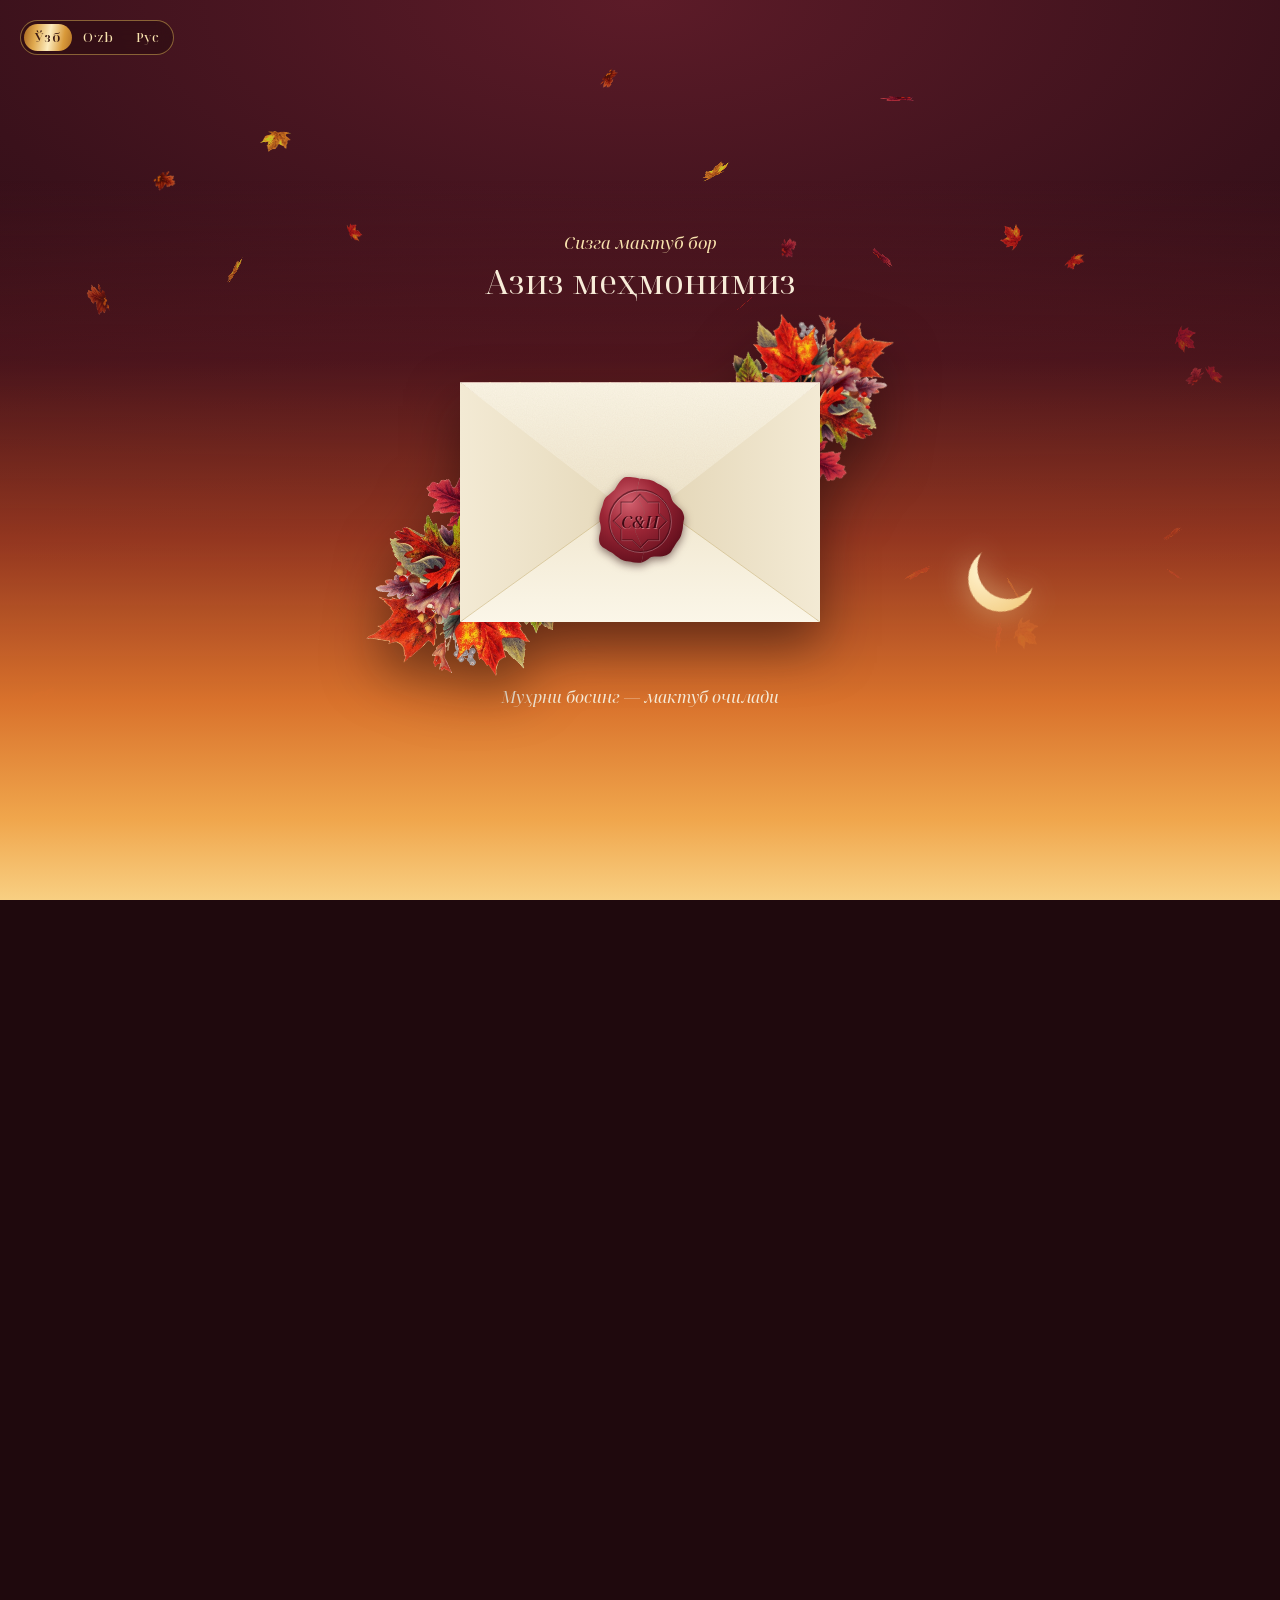
==== commit bcf68e48: "Use public-domain artwork instead of hand-drawn graphics Vereshchagin's Sher-Dor and Shah-i-Zinda pa" ====
--- a/index.html
+++ b/index.html
@@ -38,98 +38,9 @@
     <radialGradient id="g-moon" cx=".3" cy=".3" r=".9">
       <stop offset="0" stop-color="#FFF3CF"/><stop offset="1" stop-color="#F2C878"/>
     </radialGradient>
-    <linearGradient id="g-niche" x1="0" y1="1" x2="0" y2="0">
-      <stop offset="0" stop-color="#F8D27C"/><stop offset=".55" stop-color="#E0A552" stop-opacity=".75"/><stop offset="1" stop-color="#C98548" stop-opacity=".25"/>
-    </linearGradient>
     <symbol id="moon" viewBox="0 0 100 100">
       <mask id="m-crescent"><rect width="100" height="100" fill="#fff"/><circle cx="64" cy="40" r="40" fill="#000"/></mask>
       <circle cx="50" cy="50" r="42" fill="url(#g-moon)" mask="url(#m-crescent)"/>
-    </symbol>
-    <symbol id="chinar" viewBox="-56 -64 112 124">
-      <polygon fill="currentColor" points="0.0,-60.0 7.6,-39.3 12.4,-43.3 9.9,-18.5 26.4,-31.4 26.2,-26.2 49.7,-33.6 36.3,-16.9 42.3,-15.4 18.9,-2.0 35.7,4.4 31.3,6.7 46.7,17.9 28.3,17.0 29.9,21.7 9.4,17.7 0.0,27.0 -9.4,17.7 -29.9,21.7 -28.3,17.0 -46.7,17.9 -31.3,6.7 -35.7,4.4 -18.9,-2.0 -42.3,-15.4 -36.3,-16.9 -49.7,-33.6 -26.2,-26.2 -26.4,-31.4 -9.9,-18.5 -12.4,-43.3 -7.6,-39.3"/>
-      <path d="M0 27V56" fill="none" stroke="currentColor" stroke-width="3" stroke-linecap="round"/>
-      <path d="M0 27L0 -52M0 27L43.1 -29.1M0 27L39.2 15.1M0 27L-43.1 -29.1M0 27L-39.2 15.1" fill="none" stroke="#3A0A00" stroke-opacity=".3" stroke-width="1.2"/>
-    </symbol>
-    <symbol id="chinar-line" viewBox="-56 -64 112 124">
-      <polygon fill="none" stroke="currentColor" stroke-width="2.4" stroke-linejoin="round" points="0.0,-60.0 7.6,-39.3 12.4,-43.3 9.9,-18.5 26.4,-31.4 26.2,-26.2 49.7,-33.6 36.3,-16.9 42.3,-15.4 18.9,-2.0 35.7,4.4 31.3,6.7 46.7,17.9 28.3,17.0 29.9,21.7 9.4,17.7 0.0,27.0 -9.4,17.7 -29.9,21.7 -28.3,17.0 -46.7,17.9 -31.3,6.7 -35.7,4.4 -18.9,-2.0 -42.3,-15.4 -36.3,-16.9 -49.7,-33.6 -26.2,-26.2 -26.4,-31.4 -9.9,-18.5 -12.4,-43.3 -7.6,-39.3"/>
-      <path d="M0 27V56M0 27L0 -52M0 27L43.1 -29.1M0 27L39.2 15.1M0 27L-43.1 -29.1M0 27L-39.2 15.1" fill="none" stroke="currentColor" stroke-width="1.5" stroke-linecap="round"/>
-    </symbol>
-    <symbol id="leaf" viewBox="-28 -64 56 132">
-      <path fill="currentColor" d="M0 -60C22 -34 24 12 0 50C-24 12 -22 -34 0 -60Z"/>
-      <path d="M0 -52V64M0 -30L12 -40M0 -30L-12 -40M0 -10L16 -22M0 -10L-16 -22M0 10L15 -2M0 10L-15 -2M0 28L10 18M0 28L-10 18" fill="none" stroke="#3A0A00" stroke-opacity=".3" stroke-width="1.2" stroke-linecap="round"/>
-    </symbol>
-    <symbol id="cluster" viewBox="0 0 240 190">
-      <use href="#leaf" x="-28" y="-64" width="56" height="132" transform="translate(60 128) rotate(-108) scale(.8)" style="color:#6F6B2C"/>
-      <use href="#leaf" x="-28" y="-64" width="56" height="132" transform="translate(178 126) rotate(72) scale(.86)" style="color:#D2A23A"/>
-      <use href="#chinar" x="-56" y="-64" width="112" height="124" transform="translate(150 70) rotate(26) scale(.82)" style="color:#E08A2B"/>
-      <use href="#chinar" x="-56" y="-64" width="112" height="124" transform="translate(84 84) rotate(-24) scale(1.08)" style="color:#B8501F"/>
-      <use href="#chinar" x="-56" y="-64" width="112" height="124" transform="translate(132 132) rotate(8) scale(.56)" style="color:#8E1F2F"/>
-      <g fill="#8E1F2F"><circle cx="100" cy="146" r="6"/><circle cx="112" cy="156" r="6"/><circle cx="97" cy="160" r="5.4"/></g>
-      <g fill="#F6D7C0" fill-opacity=".55"><circle cx="98" cy="144" r="1.6"/><circle cx="110" cy="154" r="1.6"/><circle cx="95" cy="158" r="1.4"/></g>
-    </symbol>
-    <symbol id="khatam" viewBox="0 0 24 24">
-      <polygon points="12.00,2.00 14.93,4.93 19.07,4.93 19.07,9.07 22.00,12.00 19.07,14.93 19.07,19.07 14.93,19.07 12.00,22.00 9.07,19.07 4.93,19.07 4.93,14.93 2.00,12.00 4.93,9.07 4.93,4.93 9.07,4.93"/>
-    </symbol>
-    <symbol id="skyline" viewBox="0 0 1440 220" preserveAspectRatio="xMidYMax slice">
-      <g class="sk-body">
-        <rect x="0" y="200" width="1440" height="20"/>
-        <!-- houses -->
-        <path d="M0 220V178h58v-12h62v16h72v-10h36v48z"/>
-        <path d="M1232 220v-44h58v-10h62v16h88v38z"/>
-        <!-- far-left dome + minaret -->
-        <rect x="272" y="150" width="56" height="70"/>
-        <path d="M268 150c-4-24 18-34 32-48 14 14 36 24 32 48z"/>
-        <rect x="299" y="92" width="2" height="12"/>
-        <rect x="225" y="80" width="10" height="140"/><rect x="222" y="92" width="16" height="4"/>
-        <path d="M225 80c0-8 5-10 5-18 0 8 5 10 5 18z"/>
-        <!-- far-right dome + minaret -->
-        <rect x="1100" y="146" width="60" height="74"/>
-        <path d="M1096 146c-4-26 18-36 34-52 16 16 38 26 34 52z"/>
-        <rect x="1129" y="84" width="2" height="12"/>
-        <rect x="1205" y="70" width="10" height="150"/><rect x="1202" y="84" width="16" height="4"/>
-        <path d="M1205 70c0-8 5-10 5-18 0 8 5 10 5 18z"/>
-        <!-- wings -->
-        <rect x="440" y="162" width="226" height="58"/><rect x="774" y="162" width="232" height="58"/>
-        <!-- left dome -->
-        <rect x="500" y="128" width="80" height="92"/>
-        <path d="M496 128c-6-36 24-50 44-72 20 22 50 36 44 72z"/>
-        <rect x="539" y="44" width="2" height="14"/>
-        <!-- right dome -->
-        <rect x="852" y="120" width="96" height="100"/>
-        <path d="M846 120c-8-42 30-58 54-84 24 26 62 42 54 84z"/>
-        <rect x="899" y="22" width="2" height="16"/>
-        <!-- portal + minarets -->
-        <rect x="664" y="84" width="112" height="136"/><rect x="660" y="78" width="120" height="8"/>
-        <rect x="633" y="52" width="14" height="168"/><rect x="630" y="66" width="20" height="5"/>
-        <path d="M633 52c0-10 7-12 7-20 0 8 7 10 7 20z"/>
-        <rect x="793" y="52" width="14" height="168"/><rect x="790" y="66" width="20" height="5"/>
-        <path d="M793 52c0-10 7-12 7-20 0 8 7 10 7 20z"/>
-      </g>
-      <!-- autumn trees -->
-      <g>
-        <ellipse class="sk-t1" cx="420" cy="160" rx="10" ry="46"/><ellipse class="sk-t2" cx="439" cy="172" rx="9" ry="36"/>
-        <ellipse class="sk-t3" cx="1030" cy="158" rx="10" ry="48"/><ellipse class="sk-t2" cx="1050" cy="172" rx="9" ry="36"/>
-        <ellipse class="sk-t2" cx="160" cy="172" rx="9" ry="36"/><ellipse class="sk-t1" cx="1322" cy="166" rx="10" ry="42"/>
-        <circle class="sk-t2" cx="372" cy="190" r="23"/><circle class="sk-t1" cx="398" cy="198" r="15"/>
-        <circle class="sk-t1" cx="1084" cy="191" r="21"/><circle class="sk-t4" cx="1062" cy="199" r="14"/>
-        <circle class="sk-t3" cx="96" cy="193" r="19"/><circle class="sk-t2" cx="1396" cy="193" r="19"/>
-        <rect class="sk-body" x="0" y="210" width="1440" height="10"/>
-      </g>
-      <path class="sk-niche" fill="url(#g-niche)" d="M692 220v-78c0-21 17-31 28-40 11 9 28 19 28 40v78z"/>
-      <g class="sk-lights">
-        <g>
-          <rect x="452" y="178" width="7" height="13" rx="3.5"/><rect x="474" y="178" width="7" height="13" rx="3.5"/>
-          <rect x="596" y="178" width="7" height="13" rx="3.5"/><rect x="616" y="178" width="7" height="13" rx="3.5"/>
-          <rect x="518" y="150" width="6" height="12" rx="3"/><rect x="537" y="150" width="6" height="12" rx="3"/><rect x="556" y="150" width="6" height="12" rx="3"/>
-          <rect x="816" y="178" width="7" height="13" rx="3.5"/><rect x="836" y="178" width="7" height="13" rx="3.5"/>
-          <rect x="962" y="178" width="7" height="13" rx="3.5"/><rect x="984" y="178" width="7" height="13" rx="3.5"/>
-          <rect x="874" y="146" width="6" height="12" rx="3"/><rect x="897" y="146" width="6" height="12" rx="3"/><rect x="920" y="146" width="6" height="12" rx="3"/>
-          <rect x="292" y="170" width="5" height="10" rx="2.5"/><rect x="304" y="170" width="5" height="10" rx="2.5"/>
-          <rect x="1122" y="168" width="5" height="10" rx="2.5"/><rect x="1134" y="168" width="5" height="10" rx="2.5"/>
-          <rect x="30" y="190" width="6" height="8"/><rect x="140" y="192" width="6" height="8"/>
-          <rect x="1262" y="190" width="6" height="8"/><rect x="1376" y="194" width="6" height="8"/>
-        </g>
-      </g>
     </symbol>
   </defs>
 </svg>
@@ -154,6 +65,8 @@
   <p class="gate__dear" data-i18n="gate_dear">Азиз меҳмонимиз</p>
 
   <div class="env" id="env">
+    <img class="env__leaves env__leaves--a" src="assets/art/bouquet.webp" width="760" height="1103" alt="">
+    <img class="env__leaves env__leaves--b" src="assets/art/bouquet.webp" width="760" height="1103" alt="">
     <div class="env__back"></div>
     <div class="env__card">
       <span class="script foil" data-i18n="groom">Султонбек</span>
@@ -200,7 +113,6 @@
   <!-- 1 · Names under the evening sky -->
   <section class="hero">
     <div class="hero__inner">
-      <svg class="hero__star" aria-hidden="true"><use href="#chinar-line"/></svg>
       <h1 class="hero__names">
         <span class="script foil" data-i18n="groom">Султонбек</span>
         <span class="hero__va" data-i18n="va">ва</span>
@@ -210,7 +122,7 @@
       <p class="hero__when"><span data-i18n="hero_date">31 октябрь 2026</span><br><span data-i18n="hero_time">шанба, соат 18:00</span></p>
     </div>
     <svg class="moon hero__moon" aria-hidden="true"><use href="#moon"/></svg>
-    <svg class="skyline" aria-hidden="true"><use href="#skyline"/></svg>
+    <img class="vista" src="assets/art/sherdor.webp" width="1500" height="903" alt="" decoding="async">
     <a class="hero__scroll" href="#letter"><span data-i18n="scroll">Пастга суринг</span>
       <svg viewBox="0 0 24 12" aria-hidden="true"><path d="M3 2l9 8 9-8" fill="none" stroke="currentColor" stroke-width="1.4" stroke-linecap="round" stroke-linejoin="round"/></svg>
     </a>
@@ -223,19 +135,20 @@
         <path class="sheet__paper" d="M0 151V120C0 70 110 44 200 2c90 42 200 68 200 118v31z"/>
         <path class="sheet__rule" d="M10 151v-30c0-42 104-67 190-107 86 40 190 65 190 107v30"/>
         <g class="sheet__orn" transform="translate(200 92)">
-          <use href="#chinar-line" x="-22" y="-26" width="44" height="49"/>
-          <path d="M-32 0h-50M32 0h50"/>
+          <image href="assets/art/leaf-3.webp" x="-21" y="-23" width="42" height="46"/>
+          <path d="M-34 0h-50M34 0h50"/>
         </g>
       </svg>
-      <svg class="leaves sheet__leaves--top" viewBox="0 0 240 190" aria-hidden="true"><use href="#cluster"/></svg>
-      <svg class="leaves sheet__leaves--bottom" viewBox="0 0 240 190" aria-hidden="true"><use href="#cluster"/></svg>
+      <img class="deco sheet__deco--top" src="assets/art/bouquet.webp" width="760" height="1103" alt="" loading="lazy">
+      <img class="deco sheet__deco--bottom" src="assets/art/bouquet.webp" width="760" height="1103" alt="" loading="lazy">
+      <img class="deco sheet__deco--anor" src="assets/art/anor.webp" width="520" height="506" alt="" loading="lazy">
       <div class="sheet__body">
         <p class="sheet__salom" data-i18n="l_salom">Ассалому алайкум!</p>
         <p class="sheet__dear" data-i18n="l_dear">Ҳурматли меҳмонимиз!</p>
         <p class="sheet__text" data-i18n="l_p1">Сизни азиз фарзандларимиз</p>
         <p class="sheet__names"><span class="script foil foil--dark" data-i18n="l_names">Султонбек ва Истабро</span></p>
         <p class="sheet__text" data-i18n="l_p2">ларнинг никоҳ тўйлари муносабати билан 2026 йил 31 октябрь куни соат 18:00 да бўлиб ўтадиган «Висол оқшоми»га таклиф этамиз.</p>
-        <svg class="sheet__div" viewBox="0 0 120 26" aria-hidden="true"><path d="M0 13h42M78 13h42"/><use href="#chinar-line" x="48" y="0" width="24" height="26"/></svg>
+        <svg class="sheet__div" viewBox="0 0 120 26" aria-hidden="true"><path d="M0 13h42M78 13h42"/><image href="assets/art/leaf-1.webp" x="48" y="0" width="24" height="26"/></svg>
         <p class="sheet__sign" data-i18n="l_sign1">Ҳурмат ва эҳтиром ила</p>
         <p class="sheet__family" data-i18n="l_sign2">АБДУМАЛИК ХОЖИ ота ўғли АШРАФ СОДИКОВлар оиласи</p>
       </div>
@@ -271,7 +184,8 @@
     <div class="col">
       <h2 class="title" data-i18n="v_title">Вақт ва манзил</h2>
       <div class="tile">
-        <svg class="leaves tile__leaves" viewBox="0 0 240 190" aria-hidden="true"><use href="#cluster"/></svg>
+        <img class="deco tile__deco--anor" src="assets/art/anor.webp" width="520" height="506" alt="" loading="lazy">
+        <img class="deco tile__deco--half" src="assets/art/anor-half.webp" width="300" height="350" alt="" loading="lazy">
         <div class="tile__band" aria-hidden="true"></div>
         <p class="tile__name" data-i18n="v_name">«PRIMIER HALL» ресторани</p>
         <p class="tile__addr" data-i18n="v_addr">Қибрай тумани, Маданият массив</p>
@@ -305,7 +219,7 @@
       <a class="wait__top" href="#top" data-i18n="c_top">Бошига қайтиш</a>
     </div>
     <svg class="moon wait__moon" aria-hidden="true"><use href="#moon"/></svg>
-    <svg class="skyline skyline--night" aria-hidden="true"><use href="#skyline"/></svg>
+    <img class="vista vista--late" src="assets/art/shohizinda.webp" width="1500" height="912" alt="" loading="lazy" decoding="async">
   </section>
 </main>
 
--- a/assets/style.css
+++ b/assets/style.css
@@ -36,7 +36,7 @@
 }
 
 *,*::before,*::after{box-sizing:border-box}
-html{scroll-behavior:smooth;-webkit-text-size-adjust:100%}
+html{scroll-behavior:smooth;-webkit-text-size-adjust:100%;overflow-x:hidden}
 body{
   margin:0;background:var(--ground);color:var(--paper);
   font-family:var(--serif);font-size:18px;line-height:1.55;font-weight:400;
@@ -95,7 +95,7 @@
 .gate{
   position:fixed;inset:0;z-index:50;
   display:flex;flex-direction:column;align-items:center;justify-content:center;
-  padding:76px 20px 36px;text-align:center;
+  padding:76px 20px 36px;text-align:center;overflow:hidden;
   background:var(--dusk);
   transition:opacity 1s ease,visibility 0s linear 1s;
 }
@@ -112,6 +112,9 @@
   perspective:1100px;cursor:pointer;
   filter:drop-shadow(0 24px 26px rgba(20,6,6,.5));
 }
+.env__leaves{position:absolute;z-index:0;display:block;height:auto;pointer-events:none}
+.env__leaves--a{width:56%;left:-19%;bottom:-36%;transform:rotate(-132deg)}
+.env__leaves--b{width:48%;right:-15%;top:-40%;transform:rotate(46deg)}
 .env__back{
   position:absolute;inset:0;border-radius:5px;
   background:var(--girih) 50% 0/30px 30px,linear-gradient(180deg,#8A2633,#5A1622);
@@ -176,33 +179,43 @@
 
 /* ---------- hero ---------- */
 .hero{
-  position:relative;isolation:isolate;min-height:100vh;min-height:100svh;
+  --vista:clamp(400px,min(133vw,80svh),980px);
+  position:relative;isolation:isolate;overflow:hidden;min-height:100vh;min-height:100svh;
   display:flex;flex-direction:column;align-items:center;justify-content:center;text-align:center;
-  padding:84px 16px clamp(170px,30vh,270px);
+  padding:84px 16px calc(var(--vista) * .62 + 6px);
 }
 .hero::before{content:"";position:absolute;inset:0;z-index:-1;background:var(--dusk)}
-.hero__star{width:38px;height:42px;color:var(--gold-hi);margin-bottom:2px}
 .hero__names{margin:0;font-weight:400;display:flex;flex-direction:column;align-items:center;line-height:1}
 .hero__names .script{font-size:clamp(4.1rem,20vw,7.2rem);line-height:1.12;padding:.04em .22em .14em;filter:drop-shadow(0 2px 10px rgba(40,10,10,.4))}
 .hero__va{font-style:italic;font-size:1.3rem;color:var(--gold-hi);margin:-.35em 0 -.25em}
 .hero__what{margin-top:1.1em;font-size:.95rem;font-weight:500;letter-spacing:.34em;text-transform:uppercase;color:var(--gold-hi);padding-left:.34em}
 .hero__when{margin-top:.9em;font-size:1.2rem;line-height:1.45}
 .hero__scroll{
-  position:absolute;left:50%;bottom:max(14px,env(safe-area-inset-bottom));transform:translateX(-50%);z-index:2;
+  position:absolute;left:50%;bottom:max(14px,env(safe-area-inset-bottom));transform:translateX(-50%);z-index:3;
   display:flex;flex-direction:column;align-items:center;gap:4px;
   color:var(--gold-hi);text-decoration:none;font-style:italic;font-size:.95rem;white-space:nowrap;
 }
 .hero__scroll svg{width:22px;height:11px;animation:nudge 2.2s ease-in-out infinite}
 @keyframes nudge{0%,100%{transform:translateY(0)}50%{transform:translateY(5px)}}
 
-.skyline{position:absolute;left:0;right:0;bottom:0;z-index:1;display:block;width:100%;height:clamp(130px,23vh,220px);--lights:.5;--niche:.3}
-.skyline--night{--lights:1;--niche:.95}
-.sk-body{fill:var(--ground)}
-.sk-lights{fill:#FFDB8E;opacity:var(--lights)}
-.sk-t1{fill:#7A2814}.sk-t2{fill:#A14E14}.sk-t3{fill:#641A20}.sk-t4{fill:#8A6A1E}
-.sk-niche{opacity:var(--niche)}
+/* Vereshchagin's Samarkand, lifted off its daytime sky and set against the autumn sunset */
+.vista{
+  position:absolute;left:50%;bottom:0;z-index:1;display:block;max-width:none;height:auto;pointer-events:none;
+  width:var(--vista);transform:translateX(-54%);
+  filter:sepia(.16) saturate(1.06) brightness(.95);
+}
+.hero::after,.wait::after{
+  content:"";position:absolute;left:0;right:0;bottom:0;height:130px;z-index:1;pointer-events:none;
+  background:linear-gradient(to top,var(--ground) 4%,rgba(31,9,13,0) 100%);
+}
+.vista--late{transform:translateX(-50%);filter:sepia(.3) saturate(.95) brightness(.7) contrast(1.05)}
+@media (min-width:700px){
+  .vista{transform:translateX(-50%);
+    -webkit-mask-image:linear-gradient(90deg,transparent 0,#000 16%,#000 84%,transparent 100%);
+    mask-image:linear-gradient(90deg,transparent 0,#000 16%,#000 84%,transparent 100%)}
+}
 .hero__moon{position:absolute;z-index:0;right:11%;top:clamp(58px,10vh,104px);width:44px;transform:rotate(-20deg)}
-.wait__moon{position:absolute;right:13%;bottom:calc(clamp(130px,23vh,220px) + 34px);width:42px;transform:rotate(-20deg)}
+.wait__moon{position:absolute;right:9%;bottom:calc(var(--vista) * .66);width:38px;transform:rotate(-20deg)}
 
 body.is-open .hero__inner > *,
 body.is-open .hero__names > *{animation:arrive 1.5s cubic-bezier(.2,.7,.2,1) both}
@@ -216,19 +229,20 @@
 @keyframes arrive{from{opacity:0;transform:translateY(14px);filter:blur(6px)}to{opacity:1;transform:none;filter:blur(0)}}
 
 /* ---------- letter ---------- */
-.letter{padding:56px 16px 84px;background:linear-gradient(var(--ground),rgba(31,9,13,0) 260px)}
+.letter{padding:64px 16px 110px;overflow-x:clip;background:linear-gradient(var(--ground),rgba(31,9,13,0) 260px)}
 .sheet{position:relative;width:min(100%,440px);margin:0 auto;filter:drop-shadow(0 26px 34px rgba(16,4,6,.55))}
 .sheet__cap{display:block;width:100%;height:auto;margin-bottom:-1px;overflow:visible}
 .sheet__paper{fill:var(--paper)}
 .sheet__rule{fill:none;stroke:var(--gold);stroke-width:1.2}
-.sheet__orn{color:var(--gold)}
 .sheet__orn path{fill:none;stroke:var(--gold);stroke-width:1.1}
-.leaves{position:absolute;z-index:3;pointer-events:none;display:block;height:auto;filter:drop-shadow(0 6px 8px rgba(16,4,6,.35))}
-.sheet__leaves--top{width:42%;right:-5%;top:3%;transform:rotate(14deg)}
-.sheet__leaves--bottom{width:38%;left:-7%;bottom:-46px;transform:scaleX(-1) rotate(8deg)}
-.tile__leaves{width:34%;right:-6%;top:-30px;transform:rotate(18deg)}
+.deco{position:absolute;z-index:3;display:block;height:auto;pointer-events:none;filter:drop-shadow(0 8px 10px rgba(16,4,6,.38))}
+.sheet__deco--top{width:30%;right:-9%;top:-3.5%;transform:rotate(40deg)}
+.sheet__deco--bottom{width:38%;left:-13%;bottom:-92px;transform:rotate(-128deg)}
+.sheet__deco--anor{width:23%;left:8%;bottom:-52px;transform:rotate(-14deg)}
+.tile__deco--anor{width:29%;right:-5%;top:-40px;transform:rotate(16deg)}
+.tile__deco--half{width:16%;right:21%;top:-22px;transform:rotate(-20deg)}
 .sheet__body{
-  position:relative;padding:2px 9.5% 84px;text-align:center;color:var(--ink);
+  position:relative;padding:2px 9.5% 112px;text-align:center;color:var(--ink);
   background:var(--paper);
 }
 .sheet::after{content:"";position:absolute;inset:0;z-index:2;pointer-events:none;background:var(--grain);
@@ -279,15 +293,15 @@
 }
 
 /* ---------- time & place ---------- */
-.place{padding:72px 20px 84px}
+.place{padding:72px 20px 84px;overflow-x:clip}
 .tile{
-  position:relative;margin-top:26px;padding:0 22px 30px;border-radius:4px;
+  position:relative;margin-top:50px;padding:0 22px 30px;border-radius:4px;
   border:1px solid rgba(207,168,80,.65);
   background:linear-gradient(180deg,rgba(110,32,42,.88),rgba(58,16,23,.93));
   box-shadow:0 22px 44px rgba(16,4,6,.45);
 }
 .tile__band{height:34px;margin:0 -22px 28px;border-radius:3px 3px 0 0;background:var(--girih) 50% 0/34px 34px,rgba(40,10,14,.5);border-bottom:1px solid rgba(207,168,80,.5)}
-.tile__name{font-size:clamp(1.4rem,6.2vw,1.7rem);font-weight:500;line-height:1.25;letter-spacing:.03em;color:var(--gold-hi);text-wrap:balance}
+.tile__name{padding:0 6%;font-size:clamp(1.4rem,6.2vw,1.7rem);font-weight:500;line-height:1.25;letter-spacing:.03em;color:var(--gold-hi);text-wrap:balance}
 .tile__addr{margin-top:.35em;font-style:italic;font-size:1.1rem;text-wrap:balance}
 .tile__time{
   margin:.32em 0 0;font-weight:300;font-size:4.6rem;line-height:1.05;
@@ -314,7 +328,7 @@
 .link svg{width:18px;height:18px;flex:none}
 
 /* ---------- until then ---------- */
-.wait{position:relative;isolation:isolate;padding:72px 20px clamp(250px,40vh,350px);text-align:center}
+.wait{--vista:clamp(400px,min(133vw,80svh),980px);position:relative;isolation:isolate;overflow:hidden;padding:72px 20px calc(var(--vista) * .6 + 10px);text-align:center}
 .wait::before{content:"";position:absolute;inset:auto 0 0 0;height:min(70%,520px);z-index:-1;
   background:linear-gradient(to top,rgba(232,136,50,.62) 0%,rgba(184,80,31,.4) 26%,rgba(112,30,36,.18) 60%,transparent 100%)}
 .wait__label{font-style:italic;font-size:1.2rem;color:var(--soft)}
@@ -331,7 +345,7 @@
 .wait__names .script{display:inline-block;font-size:clamp(2.7rem,12.5vw,3.7rem);line-height:1.12;padding:.08em .2em .14em;text-wrap:balance}
 .wait__line{margin-top:.3em;font-style:italic;font-size:1.4rem;line-height:1.3;text-wrap:balance}
 .wait__sign{margin-top:.9em;color:var(--soft);text-wrap:balance}
-.wait__top{display:inline-block;margin-top:1.6em;color:var(--gold-hi);font-style:italic;text-underline-offset:5px}
+.wait__top{position:relative;z-index:2;display:inline-block;margin-top:1.6em;color:var(--gold-hi);font-style:italic;text-underline-offset:5px}
 
 /* ---------- bottom sheet ---------- */
 .sheetbox{position:fixed;inset:0;z-index:80}
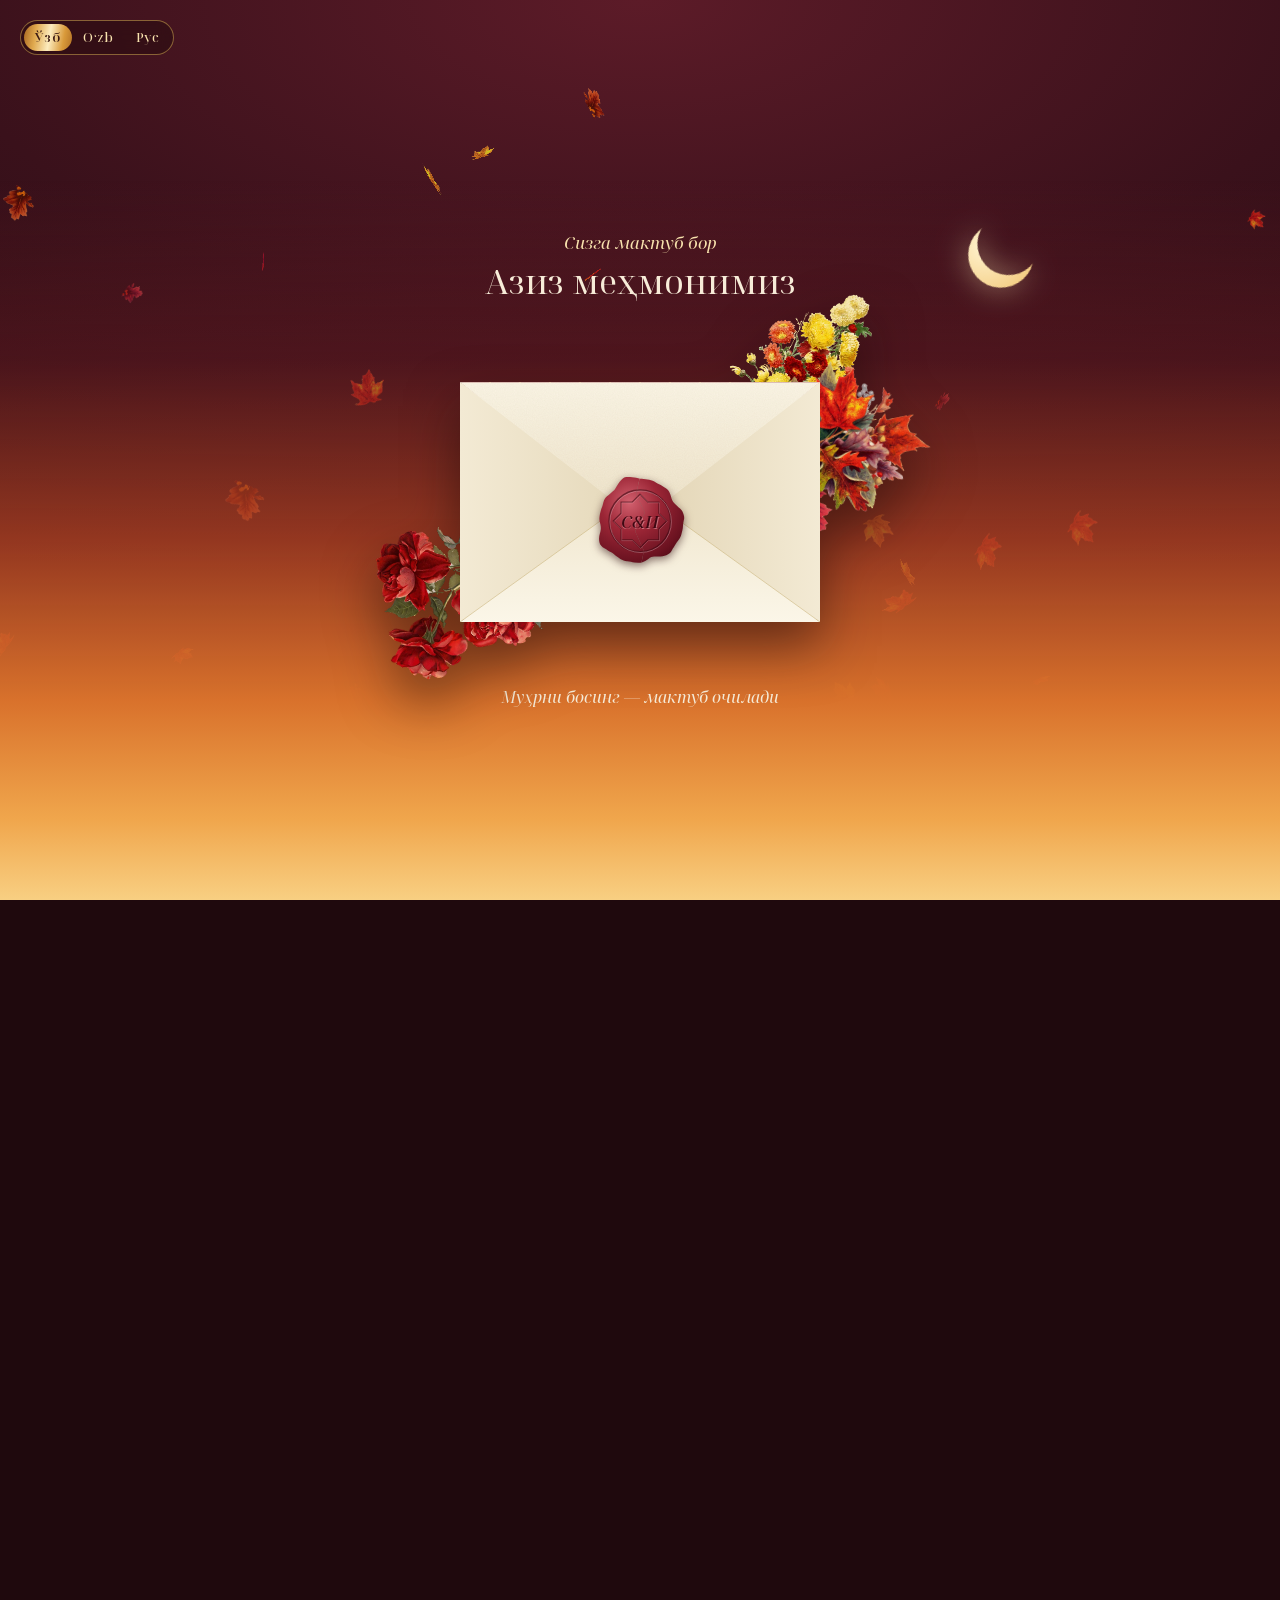
==== commit 7168b310: "Flowers instead of buildings; framed date with a gesture hint Roses and chrysanthemums from Prang ch" ====
--- a/index.html
+++ b/index.html
@@ -65,8 +65,9 @@
   <p class="gate__dear" data-i18n="gate_dear">Азиз меҳмонимиз</p>
 
   <div class="env" id="env">
-    <img class="env__leaves env__leaves--a" src="assets/art/bouquet.webp" width="760" height="1103" alt="">
-    <img class="env__leaves env__leaves--b" src="assets/art/bouquet.webp" width="760" height="1103" alt="">
+    <img class="env__leaves env__leaves--a" src="assets/art/roses.webp" width="560" height="807" alt="">
+    <img class="env__leaves env__leaves--b" src="assets/art/chrys.webp" width="420" height="789" alt="">
+    <img class="env__leaves env__leaves--c" src="assets/art/bouquet.webp" width="760" height="1103" alt="">
     <div class="env__back"></div>
     <div class="env__card">
       <span class="script foil" data-i18n="groom">Султонбек</span>
@@ -122,7 +123,7 @@
       <p class="hero__when"><span data-i18n="hero_date">31 октябрь 2026</span><br><span data-i18n="hero_time">шанба, соат 18:00</span></p>
     </div>
     <svg class="moon hero__moon" aria-hidden="true"><use href="#moon"/></svg>
-    <img class="vista" src="assets/art/sherdor.webp" width="1500" height="903" alt="" decoding="async">
+    <img class="vista" src="assets/art/garden.webp" width="1700" height="626" alt="" decoding="async">
     <a class="hero__scroll" href="#letter"><span data-i18n="scroll">Пастга суринг</span>
       <svg viewBox="0 0 24 12" aria-hidden="true"><path d="M3 2l9 8 9-8" fill="none" stroke="currentColor" stroke-width="1.4" stroke-linecap="round" stroke-linejoin="round"/></svg>
     </a>
@@ -139,7 +140,7 @@
           <path d="M-34 0h-50M34 0h50"/>
         </g>
       </svg>
-      <img class="deco sheet__deco--top" src="assets/art/bouquet.webp" width="760" height="1103" alt="" loading="lazy">
+      <img class="deco sheet__deco--top" src="assets/art/rose.webp" width="560" height="647" alt="" loading="lazy">
       <img class="deco sheet__deco--bottom" src="assets/art/bouquet.webp" width="760" height="1103" alt="" loading="lazy">
       <img class="deco sheet__deco--anor" src="assets/art/anor.webp" width="520" height="506" alt="" loading="lazy">
       <div class="sheet__body">
@@ -159,8 +160,11 @@
   <section class="day" id="day">
     <div class="col">
       <h2 class="title" data-i18n="d_title">Тўй куни</h2>
-      <p class="day__hint" id="scratchHint" data-i18n="d_hint">Япроқларни бармоғингиз билан суринг</p>
-
+      <p class="day__hint" id="scratchHint" data-i18n="d_hint">Япроқларни бармоғингиз билан суриб, санани очинг</p>
+
+      <div class="frame">
+      <img class="deco frame__deco--a" src="assets/art/bouquet.webp" width="760" height="1103" alt="" loading="lazy">
+      <img class="deco frame__deco--b" src="assets/art/rose.webp" width="560" height="647" alt="" loading="lazy">
       <div class="ticket" id="ticket">
         <div class="ticket__face">
           <span class="ticket__wd" data-i18n="d_weekday">шанба</span>
@@ -169,7 +173,9 @@
           <span class="ticket__time" data-i18n="d_time">соат 18:00</span>
         </div>
         <canvas class="ticket__foil" id="foil" aria-hidden="true"></canvas>
+        <svg class="ticket__hand" id="hand" viewBox="0 0 256 256" aria-hidden="true"><path d="M224,104v50.93c0,46.2-36.85,84.55-83,85.06A83.71,83.71,0,0,1,80.6,215.4C58.79,192.33,34.15,136,34.15,136a16,16,0,0,1,6.53-22.23c7.66-4,17.1-.84,21.4,6.62l21,36.44a6.09,6.09,0,0,0,6,3.09l.12,0A8.19,8.19,0,0,0,96,151.74V32a16,16,0,0,1,16.77-16c8.61.4,15.23,7.82,15.23,16.43V104a8,8,0,0,0,8.53,8,8.17,8.17,0,0,0,7.47-8.25V88a16,16,0,0,1,16.77-16c8.61.4,15.23,7.82,15.23,16.43V112a8,8,0,0,0,8.53,8,8.17,8.17,0,0,0,7.47-8.25v-7.28c0-8.61,6.62-16,15.23-16.43A16,16,0,0,1,224,104Z"/></svg>
         <button class="ticket__open" id="foilOpen" type="button" data-i18n="d_open">Очиш</button>
+      </div>
       </div>
 
       <div class="cal" aria-label="Октябрь 2026" data-i18n-aria="cal_title">
@@ -219,7 +225,7 @@
       <a class="wait__top" href="#top" data-i18n="c_top">Бошига қайтиш</a>
     </div>
     <svg class="moon wait__moon" aria-hidden="true"><use href="#moon"/></svg>
-    <img class="vista vista--late" src="assets/art/shohizinda.webp" width="1500" height="912" alt="" loading="lazy" decoding="async">
+    <img class="vista vista--late" src="assets/art/garden.webp" width="1700" height="626" alt="" loading="lazy" decoding="async">
   </section>
 </main>
 
--- a/assets/style.css
+++ b/assets/style.css
@@ -74,7 +74,7 @@
 .moon{display:block;aspect-ratio:1;filter:drop-shadow(0 0 14px rgba(246,231,176,.55))}
 .sky__moon{
   display:none;position:fixed;z-index:55;pointer-events:none;top:0;right:calc(50% - 400px);width:78px;
-  transform:translateY(calc((60 - 50 * var(--p)) * 1vh)) rotate(-20deg);will-change:transform;
+  transform:translateY(calc((24 - 14 * var(--p)) * 1vh)) rotate(-20deg);will-change:transform;
 }
 .sky__dusk{display:none}
 
@@ -107,14 +107,15 @@
 .gate__hint{font-style:italic;font-size:1rem;color:var(--paper)}
 
 .env{
-  position:relative;width:min(84vw,360px);aspect-ratio:3/2;
+  position:relative;width:min(78vw,360px);aspect-ratio:3/2;
   margin:clamp(40px,9vh,84px) 0 clamp(36px,7vh,64px);
   perspective:1100px;cursor:pointer;
   filter:drop-shadow(0 24px 26px rgba(20,6,6,.5));
 }
 .env__leaves{position:absolute;z-index:0;display:block;height:auto;pointer-events:none}
-.env__leaves--a{width:56%;left:-19%;bottom:-36%;transform:rotate(-132deg)}
-.env__leaves--b{width:48%;right:-15%;top:-40%;transform:rotate(46deg)}
+.env__leaves--a{width:52%;left:-17%;bottom:-36%;transform:rotate(-130deg)}
+.env__leaves--b{width:34%;right:-9%;top:-46%;transform:rotate(38deg)}
+.env__leaves--c{width:46%;right:-20%;top:-22%;transform:rotate(78deg)}
 .env__back{
   position:absolute;inset:0;border-radius:5px;
   background:var(--girih) 50% 0/30px 30px,linear-gradient(180deg,#8A2633,#5A1622);
@@ -179,10 +180,10 @@
 
 /* ---------- hero ---------- */
 .hero{
-  --vista:clamp(400px,min(133vw,80svh),980px);
+  --vista:clamp(520px,min(190vw,120svh),1700px);
   position:relative;isolation:isolate;overflow:hidden;min-height:100vh;min-height:100svh;
   display:flex;flex-direction:column;align-items:center;justify-content:center;text-align:center;
-  padding:84px 16px calc(var(--vista) * .62 + 6px);
+  padding:84px 16px calc(var(--vista) * .385);
 }
 .hero::before{content:"";position:absolute;inset:0;z-index:-1;background:var(--dusk)}
 .hero__names{margin:0;font-weight:400;display:flex;flex-direction:column;align-items:center;line-height:1}
@@ -198,24 +199,22 @@
 .hero__scroll svg{width:22px;height:11px;animation:nudge 2.2s ease-in-out infinite}
 @keyframes nudge{0%,100%{transform:translateY(0)}50%{transform:translateY(5px)}}
 
-/* Vereshchagin's Samarkand, lifted off its daytime sky and set against the autumn sunset */
+/* a border of roses and chrysanthemums from Prang's chromolithographs, standing in the sunset */
 .vista{
   position:absolute;left:50%;bottom:0;z-index:1;display:block;max-width:none;height:auto;pointer-events:none;
-  width:var(--vista);transform:translateX(-54%);
-  filter:sepia(.16) saturate(1.06) brightness(.95);
+  width:var(--vista);transform:translateX(-50%);
 }
 .hero::after,.wait::after{
-  content:"";position:absolute;left:0;right:0;bottom:0;height:130px;z-index:1;pointer-events:none;
-  background:linear-gradient(to top,var(--ground) 4%,rgba(31,9,13,0) 100%);
-}
-.vista--late{transform:translateX(-50%);filter:sepia(.3) saturate(.95) brightness(.7) contrast(1.05)}
+  content:"";position:absolute;left:0;right:0;bottom:0;height:80px;z-index:1;pointer-events:none;
+  background:linear-gradient(to top,var(--ground) 6%,rgba(31,9,13,0) 100%);
+}
+.vista--late{transform:translateX(-50%) scaleX(-1);filter:brightness(.82) saturate(.95)}
 @media (min-width:700px){
-  .vista{transform:translateX(-50%);
-    -webkit-mask-image:linear-gradient(90deg,transparent 0,#000 16%,#000 84%,transparent 100%);
-    mask-image:linear-gradient(90deg,transparent 0,#000 16%,#000 84%,transparent 100%)}
+  .vista{-webkit-mask-image:linear-gradient(90deg,transparent 0,#000 9%,#000 91%,transparent 100%);
+    mask-image:linear-gradient(90deg,transparent 0,#000 9%,#000 91%,transparent 100%)}
 }
 .hero__moon{position:absolute;z-index:0;right:11%;top:clamp(58px,10vh,104px);width:44px;transform:rotate(-20deg)}
-.wait__moon{position:absolute;right:9%;bottom:calc(var(--vista) * .66);width:38px;transform:rotate(-20deg)}
+.wait__moon{position:absolute;right:9%;bottom:calc(var(--vista) * .4);width:38px;transform:rotate(-20deg)}
 
 body.is-open .hero__inner > *,
 body.is-open .hero__names > *{animation:arrive 1.5s cubic-bezier(.2,.7,.2,1) both}
@@ -236,7 +235,7 @@
 .sheet__rule{fill:none;stroke:var(--gold);stroke-width:1.2}
 .sheet__orn path{fill:none;stroke:var(--gold);stroke-width:1.1}
 .deco{position:absolute;z-index:3;display:block;height:auto;pointer-events:none;filter:drop-shadow(0 8px 10px rgba(16,4,6,.38))}
-.sheet__deco--top{width:30%;right:-9%;top:-3.5%;transform:rotate(40deg)}
+.sheet__deco--top{width:34%;right:-11%;top:-2.5%;transform:rotate(18deg)}
 .sheet__deco--bottom{width:38%;left:-13%;bottom:-92px;transform:rotate(-128deg)}
 .sheet__deco--anor{width:23%;left:8%;bottom:-52px;transform:rotate(-14deg)}
 .tile__deco--anor{width:29%;right:-5%;top:-40px;transform:rotate(16deg)}
@@ -262,12 +261,27 @@
 
 /* ---------- the day ---------- */
 .day{padding:72px 20px 76px}
-.day__hint{margin:.5em 0 22px;font-style:italic;color:var(--soft);transition:opacity .4s}
+.day__hint{text-wrap:balance;margin:.5em 0 26px;font-style:italic;color:var(--soft);transition:opacity .4s}
+.frame{
+  position:relative;width:min(100%,344px);margin:0 auto;padding:11px;border-radius:7px;
+  background:var(--foil);background-size:220% 100%;background-position:calc(var(--shine) * 1%) 0;
+  box-shadow:0 24px 46px rgba(16,4,6,.55),inset 0 0 0 1px rgba(255,246,210,.75),inset 0 0 0 4px rgba(120,70,14,.5);
+}
+.frame::before{content:"";position:absolute;inset:6px;border:1px solid rgba(86,46,8,.6);border-radius:4px;pointer-events:none}
+.frame__deco--a{width:34%;left:-13%;bottom:-17%;transform:rotate(-124deg)}
+.frame__deco--b{width:30%;right:-12%;top:-15%;transform:rotate(22deg)}
 .ticket{
-  position:relative;width:min(100%,318px);aspect-ratio:16/10;margin:0 auto;border-radius:3px;overflow:hidden;
+  position:relative;width:100%;aspect-ratio:16/10;border-radius:2px;overflow:hidden;
   background:var(--grain),var(--paper);color:var(--ink);
-  box-shadow:0 20px 40px rgba(16,4,6,.5);
-}
+  box-shadow:0 0 0 1px rgba(60,30,6,.7),inset 0 2px 8px rgba(16,4,6,.25);
+}
+.ticket__hand{
+  position:absolute;left:0;top:0;z-index:4;width:44px;height:44px;pointer-events:none;opacity:0;
+  fill:#FFF8E7;stroke:#3B1A12;stroke-width:12;stroke-linejoin:round;paint-order:stroke;
+  transform-origin:19px 3px;transition:opacity .35s ease;
+  filter:drop-shadow(0 3px 5px rgba(16,4,6,.55));
+}
+.ticket.is-open .ticket__hand{display:none}
 .ticket__face{position:absolute;inset:0;display:flex;flex-direction:column;align-items:center;justify-content:center;line-height:1.2}
 .ticket__face::before{content:"";position:absolute;inset:7px;border:1px solid var(--gold);pointer-events:none}
 .ticket__wd{font-style:italic;font-weight:500;font-size:1.1rem;color:var(--rust)}
@@ -328,7 +342,7 @@
 .link svg{width:18px;height:18px;flex:none}
 
 /* ---------- until then ---------- */
-.wait{--vista:clamp(400px,min(133vw,80svh),980px);position:relative;isolation:isolate;overflow:hidden;padding:72px 20px calc(var(--vista) * .6 + 10px);text-align:center}
+.wait{--vista:clamp(520px,min(190vw,120svh),1700px);position:relative;isolation:isolate;overflow:hidden;padding:72px 20px calc(var(--vista) * .39);text-align:center}
 .wait::before{content:"";position:absolute;inset:auto 0 0 0;height:min(70%,520px);z-index:-1;
   background:linear-gradient(to top,rgba(232,136,50,.62) 0%,rgba(184,80,31,.4) 26%,rgba(112,30,36,.18) 60%,transparent 100%)}
 .wait__label{font-style:italic;font-size:1.2rem;color:var(--soft)}
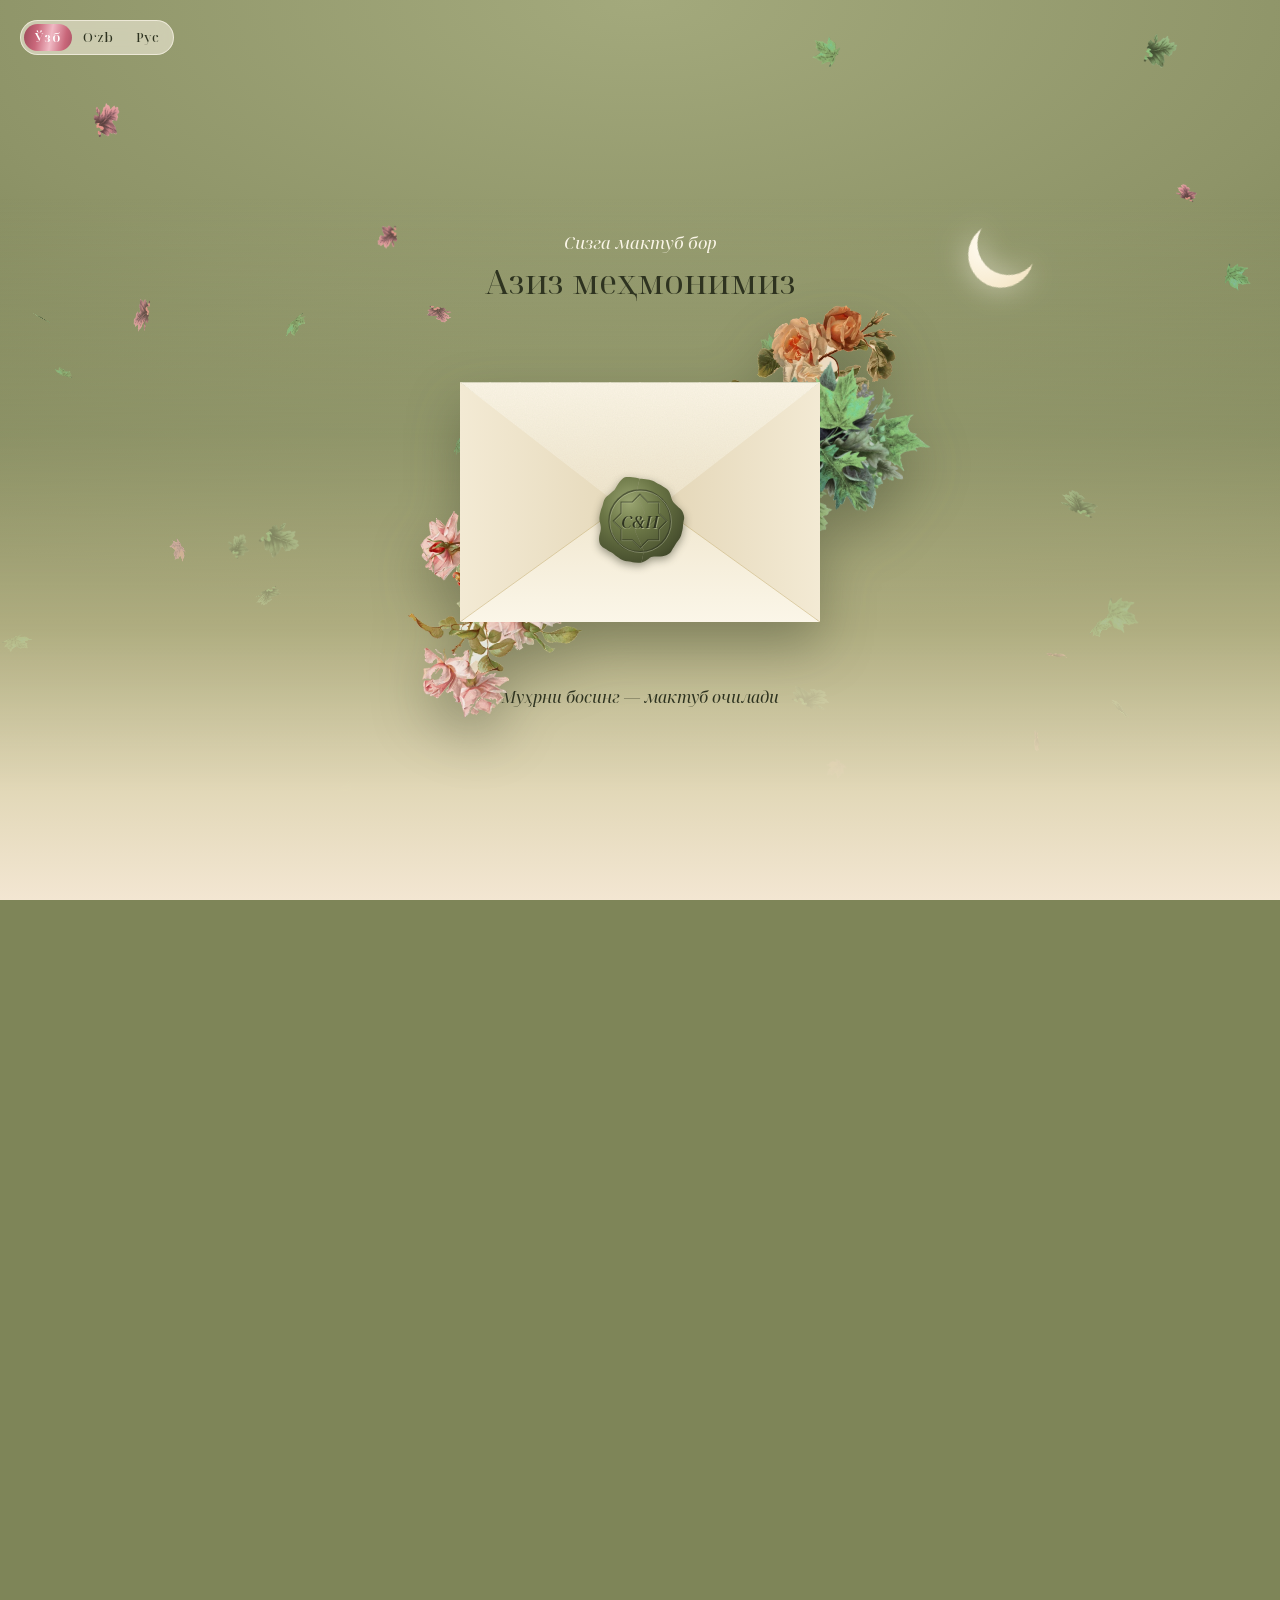
==== commit bb96757c: "Sage, cream and rose palette after the reference Pink roses from Prang chromolithographs replace the" ====
--- a/index.html
+++ b/index.html
@@ -6,7 +6,7 @@
 <title>Султонбек ва Истабро — никоҳ тўйи</title>
 <meta name="description" content="Сизни «Висол оқшоми»га таклиф этамиз · 31 октябрь 2026, соат 18:00">
 <meta name="robots" content="noindex">
-<meta name="theme-color" content="#3A111B">
+<meta name="theme-color" content="#8E9468">
 <meta property="og:type" content="website">
 <meta property="og:url" content="https://sulton-istabro.uz/">
 <meta property="og:title" content="Султонбек ва Истабро — никоҳ тўйи">
@@ -28,15 +28,15 @@
 <svg width="0" height="0" style="position:absolute" aria-hidden="true" focusable="false">
   <defs>
     <linearGradient id="g-gold" x1="0" y1="0" x2="1" y2="1">
-      <stop offset="0" stop-color="#F7E9B8"/><stop offset=".35" stop-color="#D4AE58"/>
-      <stop offset=".7" stop-color="#A47B28"/><stop offset="1" stop-color="#E6CB84"/>
+      <stop offset="0" stop-color="#F0B9C4"/><stop offset=".35" stop-color="#C9677A"/>
+      <stop offset=".7" stop-color="#9E4A5B"/><stop offset="1" stop-color="#E39AA8"/>
     </linearGradient>
     <radialGradient id="g-wax" cx=".36" cy=".3" r=".8">
-      <stop offset="0" stop-color="#D2606E"/><stop offset=".42" stop-color="#9C2636"/>
-      <stop offset=".85" stop-color="#6A1220"/><stop offset="1" stop-color="#520B17"/>
+      <stop offset="0" stop-color="#9AA571"/><stop offset=".42" stop-color="#6B7646"/>
+      <stop offset=".85" stop-color="#4A5230"/><stop offset="1" stop-color="#3B4226"/>
     </radialGradient>
     <radialGradient id="g-moon" cx=".3" cy=".3" r=".9">
-      <stop offset="0" stop-color="#FFF3CF"/><stop offset="1" stop-color="#F2C878"/>
+      <stop offset="0" stop-color="#FFFBF0"/><stop offset="1" stop-color="#F3E3C0"/>
     </radialGradient>
     <symbol id="moon" viewBox="0 0 100 100">
       <mask id="m-crescent"><rect width="100" height="100" fill="#fff"/><circle cx="64" cy="40" r="40" fill="#000"/></mask>
@@ -66,7 +66,7 @@
 
   <div class="env" id="env">
     <img class="env__leaves env__leaves--a" src="assets/art/roses.webp" width="560" height="807" alt="">
-    <img class="env__leaves env__leaves--b" src="assets/art/chrys.webp" width="420" height="789" alt="">
+    <img class="env__leaves env__leaves--b" src="assets/art/rose.webp" width="420" height="911" alt="">
     <img class="env__leaves env__leaves--c" src="assets/art/bouquet.webp" width="760" height="1103" alt="">
     <div class="env__back"></div>
     <div class="env__card">
@@ -99,12 +99,12 @@
   <defs>
     <g id="seal-art">
       <path fill="url(#g-wax)" d="M113.9 60.0 Q113.9 60.0 113.5 62.3 Q113.0 64.6 113.0 67.0 Q112.9 69.3 112.3 71.6 Q111.7 73.9 111.2 76.2 Q110.8 78.5 109.6 80.5 Q108.4 82.6 106.9 84.4 Q105.4 86.2 104.3 88.2 Q103.2 90.2 101.9 92.1 Q100.5 94.0 99.4 96.2 Q98.4 98.4 96.6 99.9 Q94.8 101.4 92.5 102.4 Q90.3 103.3 87.8 103.6 Q85.3 103.9 82.9 103.9 Q80.5 103.9 78.2 103.8 Q75.9 103.6 74.0 104.5 Q72.1 105.3 70.3 106.8 Q68.5 108.2 66.5 109.5 Q64.4 110.8 62.2 111.2 Q60.0 111.6 57.8 111.5 Q55.5 111.3 53.2 111.3 Q51.0 111.2 48.8 110.4 Q46.7 109.6 44.3 109.6 Q41.9 109.7 39.8 108.8 Q37.7 107.9 35.7 106.8 Q33.7 105.6 31.9 104.2 Q30.1 102.7 28.3 101.3 Q26.6 99.9 24.5 98.7 Q22.4 97.6 20.4 96.3 Q18.4 94.9 16.1 93.7 Q13.7 92.4 12.1 90.5 Q10.4 88.6 9.9 86.1 Q9.3 83.6 9.5 81.0 Q9.6 78.3 10.4 75.7 Q11.2 73.1 11.5 70.8 Q11.8 68.5 11.5 66.4 Q11.3 64.3 10.6 62.1 Q9.9 60.0 9.9 57.8 Q9.8 55.6 10.2 53.4 Q10.5 51.3 11.1 49.2 Q11.6 47.0 12.3 45.0 Q13.1 42.9 13.8 40.8 Q14.4 38.8 14.9 36.5 Q15.5 34.3 16.6 32.4 Q17.8 30.5 19.6 29.0 Q21.4 27.6 23.1 26.2 Q24.8 24.8 26.5 23.4 Q28.2 22.1 29.4 20.1 Q30.7 18.1 32.0 15.9 Q33.3 13.7 34.9 11.6 Q36.5 9.6 38.4 7.7 Q40.3 5.8 42.8 5.6 Q45.4 5.5 47.9 5.6 Q50.4 5.8 52.9 6.2 Q55.3 6.5 57.7 7.2 Q60.0 7.9 62.3 7.9 Q64.6 7.9 66.8 8.3 Q69.0 8.8 71.3 9.1 Q73.6 9.4 75.6 10.4 Q77.7 11.3 79.6 12.6 Q81.6 13.8 83.6 14.7 Q85.7 15.5 87.5 16.8 Q89.4 18.0 91.4 19.1 Q93.4 20.2 94.8 22.0 Q96.2 23.8 97.0 26.0 Q97.9 28.2 98.4 30.5 Q98.9 32.7 99.9 34.6 Q100.9 36.4 102.4 38.0 Q103.9 39.5 105.6 41.1 Q107.4 42.8 109.4 44.5 Q111.4 46.2 112.4 48.4 Q113.4 50.6 114.1 52.9 Q114.8 55.2 114.4 57.6Z"/>
-      <circle cx="60" cy="60" r="38" fill="none" stroke="#3E0812" stroke-opacity=".6" stroke-width="2.2"/>
-      <circle cx="60.8" cy="60.9" r="38" fill="none" stroke="#F6B6BE" stroke-opacity=".5" stroke-width="1"/>
-      <polygon fill="none" stroke="#3E0812" stroke-opacity=".6" stroke-width="1.6" points="60.00,27.00 69.66,36.66 83.33,36.66 83.33,50.34 93.00,60.00 83.33,69.66 83.33,83.33 69.66,83.33 60.00,93.00 50.34,83.33 36.66,83.33 36.66,69.66 27.00,60.00 36.66,50.34 36.66,36.66 50.34,36.66"/>
-      <polygon fill="none" stroke="#F6B6BE" stroke-opacity=".45" stroke-width=".7" transform="translate(.8 .9)" points="60.00,27.00 69.66,36.66 83.33,36.66 83.33,50.34 93.00,60.00 83.33,69.66 83.33,83.33 69.66,83.33 60.00,93.00 50.34,83.33 36.66,83.33 36.66,69.66 27.00,60.00 36.66,50.34 36.66,36.66 50.34,36.66"/>
-      <text class="seal__mono" x="60.8" y="69.9" text-anchor="middle" fill="#F6B6BE" fill-opacity=".5" data-i18n="mono">С&amp;И</text>
-      <text class="seal__mono" x="60" y="69" text-anchor="middle" fill="#3E0812" data-i18n="mono">С&amp;И</text>
+      <circle cx="60" cy="60" r="38" fill="none" stroke="#2E3320" stroke-opacity=".6" stroke-width="2.2"/>
+      <circle cx="60.8" cy="60.9" r="38" fill="none" stroke="#D9E0B8" stroke-opacity=".5" stroke-width="1"/>
+      <polygon fill="none" stroke="#2E3320" stroke-opacity=".6" stroke-width="1.6" points="60.00,27.00 69.66,36.66 83.33,36.66 83.33,50.34 93.00,60.00 83.33,69.66 83.33,83.33 69.66,83.33 60.00,93.00 50.34,83.33 36.66,83.33 36.66,69.66 27.00,60.00 36.66,50.34 36.66,36.66 50.34,36.66"/>
+      <polygon fill="none" stroke="#D9E0B8" stroke-opacity=".45" stroke-width=".7" transform="translate(.8 .9)" points="60.00,27.00 69.66,36.66 83.33,36.66 83.33,50.34 93.00,60.00 83.33,69.66 83.33,83.33 69.66,83.33 60.00,93.00 50.34,83.33 36.66,83.33 36.66,69.66 27.00,60.00 36.66,50.34 36.66,36.66 50.34,36.66"/>
+      <text class="seal__mono" x="60.8" y="69.9" text-anchor="middle" fill="#D9E0B8" fill-opacity=".5" data-i18n="mono">С&amp;И</text>
+      <text class="seal__mono" x="60" y="69" text-anchor="middle" fill="#2E3320" data-i18n="mono">С&amp;И</text>
     </g>
   </defs>
 </svg>
--- a/assets/style.css
+++ b/assets/style.css
@@ -12,23 +12,24 @@
 @font-face{font-family:"GV";font-style:normal;font-weight:400;font-display:swap;src:url(fonts/gv-latin.woff2) format("woff2");unicode-range:U+0000-00FF,U+0131,U+0152-0153,U+02BB-02BC,U+02C6,U+02DA,U+02DC,U+0304,U+0308,U+0329,U+2000-206F,U+20AC,U+2122,U+2191,U+2193,U+2212,U+2215,U+FEFF,U+FFFD}
 
 :root{
-  --night:#3A111B;
-  --ground:#1F090D;
-  --wine:#8E1F2F;
-  --rust:#B8501F;
-  --amber:#E08A2B;
-  --mustard:#D2A23A;
-  --olive:#6F6B2C;
-  --paper:#F7ECD8;
-  --ink:#3B1A12;
-  --gold:#D9A441;
-  --gold-hi:#F8E3AE;
-  --gold-lo:#9A5A16;
-  --soft:rgba(247,236,216,.84);
-  --foil:linear-gradient(100deg,#A8661F 0%,#E0A94E 16%,#FCEBBD 34%,#D99A3A 52%,#A8661F 68%,#F0CF8A 86%,#C98B2E 100%);
-  --girih:url("data:image/svg+xml,%3Csvg xmlns='http://www.w3.org/2000/svg' width='48' height='48' viewBox='0 0 48 48'%3E%3Cpolygon fill='none' stroke='%23D9A441' stroke-width='1.1' points='24,0 31.03,7.03 40.97,7.03 40.97,16.97 48,24 40.97,31.03 40.97,40.97 31.03,40.97 24,48 16.97,40.97 7.03,40.97 7.03,31.03 0,24 7.03,16.97 7.03,7.03 16.97,7.03'/%3E%3C/svg%3E");
-  --grain:url("data:image/svg+xml,%3Csvg xmlns='http://www.w3.org/2000/svg' width='160' height='160'%3E%3Cfilter id='n'%3E%3CfeTurbulence type='fractalNoise' baseFrequency='.9' numOctaves='2' stitchTiles='stitch'/%3E%3CfeColorMatrix values='0 0 0 0 .45 0 0 0 0 .36 0 0 0 0 .2 0 0 0 .1 0'/%3E%3C/filter%3E%3Crect width='160' height='160' filter='url(%23n)'/%3E%3C/svg%3E");
-  --dusk:linear-gradient(to top,#F8CF82 0%,#F0A64C 9%,#D9722C 22%,rgba(176,66,36,.8) 40%,rgba(112,30,36,.42) 60%,transparent 80%);
+  /* sage, cream and rose, after the reference */
+  --night:#8E9468;
+  --ground:#7E8558;
+  --wine:#9E4A5B;
+  --rust:#C9677A;
+  --amber:#E5A6B2;
+  --mustard:#D8C48A;
+  --olive:#5F6B3C;
+  --paper:#FBF6E8;
+  --ink:#2E3320;
+  --gold:#C9677A;
+  --gold-hi:#FBF6E8;
+  --gold-lo:#9E4A5B;
+  --soft:rgba(251,246,232,.9);
+  --foil:linear-gradient(100deg,#9E4A5B 0%,#C9677A 18%,#F0B9C4 36%,#C9677A 54%,#9E4A5B 70%,#E39AA8 86%,#B55A6C 100%);
+  --girih:url("data:image/svg+xml,%3Csvg xmlns='http://www.w3.org/2000/svg' width='48' height='48' viewBox='0 0 48 48'%3E%3Cpolygon fill='none' stroke='%23FBF6E8' stroke-opacity='.45' stroke-width='1.1' points='24,0 31.03,7.03 40.97,7.03 40.97,16.97 48,24 40.97,31.03 40.97,40.97 31.03,40.97 24,48 16.97,40.97 7.03,40.97 7.03,31.03 0,24 7.03,16.97 7.03,7.03 16.97,7.03'/%3E%3C/svg%3E");
+  --grain:url("data:image/svg+xml,%3Csvg xmlns='http://www.w3.org/2000/svg' width='160' height='160'%3E%3Cfilter id='n'%3E%3CfeTurbulence type='fractalNoise' baseFrequency='.9' numOctaves='2' stitchTiles='stitch'/%3E%3CfeColorMatrix values='0 0 0 0 .35 0 0 0 0 .33 0 0 0 0 .2 0 0 0 .08 0'/%3E%3C/filter%3E%3Crect width='160' height='160' filter='url(%23n)'/%3E%3C/svg%3E");
+  --dusk:linear-gradient(to top,#F3E6D2 0%,#E2D8B8 12%,rgba(201,195,150,.7) 30%,rgba(168,172,128,.35) 52%,transparent 78%);
   --serif:"NSD","Cormorant Garamond",Georgia,"Times New Roman",serif;
   --script:"GV","NSD",cursive;
   --p:0;
@@ -38,7 +39,7 @@
 *,*::before,*::after{box-sizing:border-box}
 html{scroll-behavior:smooth;-webkit-text-size-adjust:100%;overflow-x:hidden}
 body{
-  margin:0;background:var(--ground);color:var(--paper);
+  margin:0;background:var(--ground);color:var(--ink);
   font-family:var(--serif);font-size:18px;line-height:1.55;font-weight:400;
   font-variant-numeric:lining-nums;
   -webkit-font-smoothing:antialiased;overflow-x:hidden;
@@ -57,7 +58,7 @@
   -webkit-background-clip:text;background-clip:text;
   color:transparent;-webkit-text-fill-color:transparent;
 }
-.foil--dark{background-image:linear-gradient(100deg,#8A3B12 0%,#B8601E 22%,#DE9A3C 42%,#B0541A 62%,#8A3B12 82%,#B8601E 100%)}
+.foil--dark{background-image:linear-gradient(100deg,#8E3F50 0%,#B55A6C 22%,#D9879A 42%,#A84C5E 62%,#8E3F50 82%,#B55A6C 100%)}
 
 /* Latin: the script capital I reads as J, so Latin names are set in the display italic */
 html[lang="uz-Latn"] .script{font-family:var(--serif);font-style:italic;font-weight:300;letter-spacing:-.01em}
@@ -69,9 +70,9 @@
 
 /* ---------- sky ---------- */
 .sky{position:fixed;inset:0;z-index:0;overflow:hidden;
-  background:radial-gradient(130% 85% at 50% 0%,#5C1B28 0%,#3A111B 42%,#210A10 82%)}
+  background:radial-gradient(130% 85% at 50% 0%,#A3A97C 0%,#8E9468 42%,#747B4F 82%)}
 .sky__leaves{position:absolute;inset:0;width:100%;height:100%}
-.moon{display:block;aspect-ratio:1;filter:drop-shadow(0 0 14px rgba(246,231,176,.55))}
+.moon{display:block;aspect-ratio:1;filter:drop-shadow(0 0 14px rgba(251,246,232,.7))}
 .sky__moon{
   display:none;position:fixed;z-index:55;pointer-events:none;top:0;right:calc(50% - 400px);width:78px;
   transform:translateY(calc((24 - 14 * var(--p)) * 1vh)) rotate(-20deg);will-change:transform;
@@ -82,14 +83,14 @@
 .lang{
   position:fixed;z-index:60;top:max(12px,env(safe-area-inset-top));left:12px;
   display:flex;padding:3px;border-radius:999px;
-  border:1px solid rgba(207,168,80,.55);background:rgba(40,12,16,.55);
+  border:1px solid rgba(251,246,232,.7);background:rgba(251,246,232,.55);
   -webkit-backdrop-filter:blur(8px);backdrop-filter:blur(8px);
 }
 .lang button{
   border:0;background:none;border-radius:999px;padding:7px 11px;cursor:pointer;
-  font:500 13px/1 var(--serif);letter-spacing:.03em;color:var(--gold-hi);
-}
-.lang button[aria-pressed="true"]{background:var(--foil);background-size:160% 100%;color:var(--ink);font-weight:600}
+  font:500 13px/1 var(--serif);letter-spacing:.03em;color:var(--ink);
+}
+.lang button[aria-pressed="true"]{background:var(--foil);background-size:160% 100%;color:#fff;font-weight:600}
 
 /* ---------- gate ---------- */
 .gate{
@@ -102,15 +103,15 @@
 .gate.is-gone{opacity:0;visibility:hidden;pointer-events:none}
 .gate__kicker,.gate__dear,.gate__hint{transition:opacity .5s ease}
 .gate.is-opening .gate__kicker,.gate.is-opening .gate__dear,.gate.is-opening .gate__hint{opacity:0}
-.gate__kicker{font-style:italic;font-size:1.05rem;color:var(--gold-hi)}
+.gate__kicker{font-style:italic;font-size:1.05rem;color:var(--paper)}
 .gate__dear{font-size:clamp(1.55rem,7vw,2.1rem);line-height:1.2;font-weight:400;margin-top:.15em;text-wrap:balance;max-width:20ch}
-.gate__hint{font-style:italic;font-size:1rem;color:var(--paper)}
+.gate__hint{font-style:italic;font-size:1rem;color:var(--ink)}
 
 .env{
   position:relative;width:min(78vw,360px);aspect-ratio:3/2;
   margin:clamp(40px,9vh,84px) 0 clamp(36px,7vh,64px);
   perspective:1100px;cursor:pointer;
-  filter:drop-shadow(0 24px 26px rgba(20,6,6,.5));
+  filter:drop-shadow(0 24px 26px rgba(46,51,32,.35));
 }
 .env__leaves{position:absolute;z-index:0;display:block;height:auto;pointer-events:none}
 .env__leaves--a{width:52%;left:-17%;bottom:-36%;transform:rotate(-130deg)}
@@ -118,19 +119,23 @@
 .env__leaves--c{width:46%;right:-20%;top:-22%;transform:rotate(78deg)}
 .env__back{
   position:absolute;inset:0;border-radius:5px;
-  background:var(--girih) 50% 0/30px 30px,linear-gradient(180deg,#8A2633,#5A1622);
+  background:var(--girih) 50% 0/30px 30px,linear-gradient(180deg,#6B7646,#4A5230);
 }
 .env__card{
   position:absolute;left:6%;right:6%;top:7%;bottom:5%;z-index:2;border-radius:2px;
   display:flex;flex-direction:column;align-items:center;justify-content:flex-start;
   padding-top:9%;
   background:var(--grain),var(--paper);
-  box-shadow:inset 0 0 0 5px var(--paper),inset 0 0 0 6px rgba(207,168,80,.8);
+  box-shadow:inset 0 0 0 5px var(--paper),inset 0 0 0 6px rgba(201,103,122,.7);
   transition:transform 1.15s cubic-bezier(.2,.8,.2,1) .85s;
 }
-.env__card .script{font-size:clamp(1.9rem,9.6vw,2.6rem);line-height:1.05;padding:0 .2em .1em}
+.env__card .script{font-size:clamp(1.9rem,9.6vw,2.6rem);line-height:1.2;padding:.08em .3em .14em;margin:-.1em 0}
+.env__card .foil{background-image:linear-gradient(100deg,#8E3F50 0%,#B55A6C 30%,#D07C8E 50%,#A84C5E 72%,#8E3F50 100%);background-size:100% 100%;background-position:0 0}
 .env__va{font-style:italic;font-size:.95rem;line-height:1;color:var(--gold-lo)}
-.env.is-open .env__card{transform:translateY(-58%)}
+.env.is-open .env__card{transform:translateY(-66%)}
+/* the names appear only once the card has cleared the pocket, so they are never seen half-covered */
+.env__card > *{opacity:0;transition:opacity .55s ease}
+.env.is-open .env__card > *{opacity:1;transition-delay:1.45s}
 .env__pocket{position:absolute;inset:0;z-index:3;width:100%;height:100%;display:block}
 .env__flap{
   position:absolute;left:0;right:0;top:0;height:58%;z-index:4;
@@ -143,17 +148,18 @@
   -webkit-backface-visibility:hidden;backface-visibility:hidden;
 }
 .env__flap-out{background:var(--grain),linear-gradient(180deg,#FBF5E6 0%,#EDE2C8 100%)}
-.env__flap-in{transform:rotateX(180deg);background:var(--girih) 50% 0/30px 30px,linear-gradient(0deg,#8A2633,#6E1E2A)}
+/* the inner face is itself flipped to face backwards, so its triangle is drawn upside down to end up apex-first */
+.env__flap-in{clip-path:polygon(0 100%,100% 100%,50% 0);transform:rotateX(180deg);background:var(--girih) 50% 0/30px 30px,linear-gradient(0deg,#6B7646,#56613A)}
 
 .seal{
   position:absolute;left:50%;top:58%;z-index:5;width:27%;aspect-ratio:1;
   transform:translate(-50%,-50%);padding:0;border:0;background:none;cursor:pointer;border-radius:50%;
-  filter:drop-shadow(0 3px 4px rgba(40,6,10,.55));
+  filter:drop-shadow(0 3px 4px rgba(30,36,18,.45));
   -webkit-tap-highlight-color:transparent;
 }
 .seal::after{
   content:"";position:absolute;inset:-12%;border-radius:50%;
-  border:1px solid rgba(246,231,176,.8);opacity:0;
+  border:1px solid rgba(251,246,232,.9);opacity:0;
   animation:seal-ring 2.6s ease-out infinite;
 }
 .env.is-open .seal{pointer-events:none}
@@ -187,14 +193,14 @@
 }
 .hero::before{content:"";position:absolute;inset:0;z-index:-1;background:var(--dusk)}
 .hero__names{margin:0;font-weight:400;display:flex;flex-direction:column;align-items:center;line-height:1}
-.hero__names .script{font-size:clamp(4.1rem,20vw,7.2rem);line-height:1.12;padding:.04em .22em .14em;filter:drop-shadow(0 2px 10px rgba(40,10,10,.4))}
-.hero__va{font-style:italic;font-size:1.3rem;color:var(--gold-hi);margin:-.35em 0 -.25em}
-.hero__what{margin-top:1.1em;font-size:.95rem;font-weight:500;letter-spacing:.34em;text-transform:uppercase;color:var(--gold-hi);padding-left:.34em}
+.hero__names .script{font-size:clamp(4.1rem,20vw,7.2rem);line-height:1.12;padding:.04em .22em .14em;filter:drop-shadow(0 2px 10px rgba(46,51,32,.3))}
+.hero__va{font-style:italic;font-size:1.3rem;color:var(--paper);margin:-.35em 0 -.25em}
+.hero__what{margin-top:1.1em;font-size:.95rem;font-weight:500;letter-spacing:.34em;text-transform:uppercase;color:var(--paper);padding-left:.34em}
 .hero__when{margin-top:.9em;font-size:1.2rem;line-height:1.45}
 .hero__scroll{
   position:absolute;left:50%;bottom:max(14px,env(safe-area-inset-bottom));transform:translateX(-50%);z-index:3;
   display:flex;flex-direction:column;align-items:center;gap:4px;
-  color:var(--gold-hi);text-decoration:none;font-style:italic;font-size:.95rem;white-space:nowrap;
+  color:var(--ink);text-decoration:none;font-style:italic;font-size:.95rem;white-space:nowrap;
 }
 .hero__scroll svg{width:22px;height:11px;animation:nudge 2.2s ease-in-out infinite}
 @keyframes nudge{0%,100%{transform:translateY(0)}50%{transform:translateY(5px)}}
@@ -206,9 +212,9 @@
 }
 .hero::after,.wait::after{
   content:"";position:absolute;left:0;right:0;bottom:0;height:80px;z-index:1;pointer-events:none;
-  background:linear-gradient(to top,var(--ground) 6%,rgba(31,9,13,0) 100%);
-}
-.vista--late{transform:translateX(-50%) scaleX(-1);filter:brightness(.82) saturate(.95)}
+  background:linear-gradient(to top,var(--ground) 6%,rgba(126,133,88,0) 100%);
+}
+.vista--late{transform:translateX(-50%) scaleX(-1);filter:brightness(.94)}
 @media (min-width:700px){
   .vista{-webkit-mask-image:linear-gradient(90deg,transparent 0,#000 9%,#000 91%,transparent 100%);
     mask-image:linear-gradient(90deg,transparent 0,#000 9%,#000 91%,transparent 100%)}
@@ -228,13 +234,13 @@
 @keyframes arrive{from{opacity:0;transform:translateY(14px);filter:blur(6px)}to{opacity:1;transform:none;filter:blur(0)}}
 
 /* ---------- letter ---------- */
-.letter{padding:64px 16px 110px;overflow-x:clip;background:linear-gradient(var(--ground),rgba(31,9,13,0) 260px)}
-.sheet{position:relative;width:min(100%,440px);margin:0 auto;filter:drop-shadow(0 26px 34px rgba(16,4,6,.55))}
+.letter{padding:64px 16px 110px;overflow-x:clip;background:linear-gradient(var(--ground),rgba(126,133,88,0) 260px)}
+.sheet{position:relative;width:min(100%,440px);margin:0 auto;filter:drop-shadow(0 26px 34px rgba(40,44,24,.55))}
 .sheet__cap{display:block;width:100%;height:auto;margin-bottom:-1px;overflow:visible}
 .sheet__paper{fill:var(--paper)}
 .sheet__rule{fill:none;stroke:var(--gold);stroke-width:1.2}
 .sheet__orn path{fill:none;stroke:var(--gold);stroke-width:1.1}
-.deco{position:absolute;z-index:3;display:block;height:auto;pointer-events:none;filter:drop-shadow(0 8px 10px rgba(16,4,6,.38))}
+.deco{position:absolute;z-index:3;display:block;height:auto;pointer-events:none;filter:drop-shadow(0 8px 10px rgba(40,44,24,.38))}
 .sheet__deco--top{width:34%;right:-11%;top:-2.5%;transform:rotate(18deg)}
 .sheet__deco--bottom{width:38%;left:-13%;bottom:-92px;transform:rotate(-128deg)}
 .sheet__deco--anor{width:23%;left:8%;bottom:-52px;transform:rotate(-14deg)}
@@ -250,7 +256,7 @@
   content:"";position:absolute;left:2.5%;right:2.5%;top:0;bottom:11px;pointer-events:none;
   border:1px solid var(--gold);border-top:0;
 }
-.sheet__salom{font-style:italic;font-weight:500;font-size:1.55rem;line-height:1.2;color:var(--rust)}
+.sheet__salom{font-style:italic;font-weight:500;font-size:1.55rem;line-height:1.2;color:var(--gold-lo)}
 .sheet__dear{margin-top:.5em;font-weight:600;font-size:1.3rem;line-height:1.3;text-wrap:balance}
 .sheet__text{margin-top:.9em;font-style:italic;font-weight:500;font-size:1.14rem;line-height:1.6;text-wrap:pretty}
 .sheet__names{margin:.1em 0 -.75em}
@@ -261,30 +267,30 @@
 
 /* ---------- the day ---------- */
 .day{padding:72px 20px 76px}
-.day__hint{text-wrap:balance;margin:.5em 0 26px;font-style:italic;color:var(--soft);transition:opacity .4s}
+.day__hint{text-wrap:balance;margin:.5em 0 26px;font-style:italic;color:var(--paper);transition:opacity .4s}
 .frame{
   position:relative;width:min(100%,344px);margin:0 auto;padding:11px;border-radius:7px;
   background:var(--foil);background-size:220% 100%;background-position:calc(var(--shine) * 1%) 0;
-  box-shadow:0 24px 46px rgba(16,4,6,.55),inset 0 0 0 1px rgba(255,246,210,.75),inset 0 0 0 4px rgba(120,70,14,.5);
-}
-.frame::before{content:"";position:absolute;inset:6px;border:1px solid rgba(86,46,8,.6);border-radius:4px;pointer-events:none}
+  box-shadow:0 24px 46px rgba(40,44,24,.4),inset 0 0 0 1px rgba(255,236,240,.8),inset 0 0 0 4px rgba(142,63,80,.45);
+}
+.frame::before{content:"";position:absolute;inset:6px;border:1px solid rgba(142,63,80,.55);border-radius:4px;pointer-events:none}
 .frame__deco--a{width:34%;left:-13%;bottom:-17%;transform:rotate(-124deg)}
 .frame__deco--b{width:30%;right:-12%;top:-15%;transform:rotate(22deg)}
 .ticket{
   position:relative;width:100%;aspect-ratio:16/10;border-radius:2px;overflow:hidden;
   background:var(--grain),var(--paper);color:var(--ink);
-  box-shadow:0 0 0 1px rgba(60,30,6,.7),inset 0 2px 8px rgba(16,4,6,.25);
+  box-shadow:0 0 0 1px rgba(142,63,80,.5),inset 0 2px 8px rgba(40,44,24,.2);
 }
 .ticket__hand{
   position:absolute;left:0;top:0;z-index:4;width:44px;height:44px;pointer-events:none;opacity:0;
-  fill:#FFF8E7;stroke:#3B1A12;stroke-width:12;stroke-linejoin:round;paint-order:stroke;
+  fill:#FFF8E7;stroke:#2E3320;stroke-width:12;stroke-linejoin:round;paint-order:stroke;
   transform-origin:19px 3px;transition:opacity .35s ease;
-  filter:drop-shadow(0 3px 5px rgba(16,4,6,.55));
+  filter:drop-shadow(0 3px 5px rgba(40,44,24,.55));
 }
 .ticket.is-open .ticket__hand{display:none}
 .ticket__face{position:absolute;inset:0;display:flex;flex-direction:column;align-items:center;justify-content:center;line-height:1.2}
 .ticket__face::before{content:"";position:absolute;inset:7px;border:1px solid var(--gold);pointer-events:none}
-.ticket__wd{font-style:italic;font-weight:500;font-size:1.1rem;color:var(--rust)}
+.ticket__wd{font-style:italic;font-weight:500;font-size:1.1rem;color:var(--gold-lo)}
 .ticket__num{font-weight:300;font-size:4.9rem;line-height:.92;color:var(--ink);margin:.02em 0 .06em}
 .ticket__mo{font-weight:600;font-size:1.05rem;letter-spacing:.04em}
 .ticket__time{font-style:italic;font-size:1rem;margin-top:.1em}
@@ -295,27 +301,28 @@
 .ticket.is-open .ticket__open{display:none}
 
 .cal{margin-top:52px}
-.cal__month{font-style:italic;font-size:1.6rem;color:var(--gold-hi);margin-bottom:10px}
+.cal__month{font-style:italic;font-size:1.6rem;color:var(--paper);margin-bottom:10px}
 .cal__grid{display:grid;grid-template-columns:repeat(7,1fr);row-gap:4px;font-size:1.08rem}
-.cal__grid span{position:relative;height:40px;display:grid;place-items:center;color:rgba(245,238,220,.72)}
-.cal__grid .wd{height:30px;font-size:.82rem;font-style:italic;color:rgba(246,231,176,.75)}
-.cal__grid .is-day{color:var(--ink);font-weight:700;z-index:0}
+.cal__grid span{position:relative;height:40px;display:grid;place-items:center;color:rgba(251,246,232,.9)}
+.cal__grid .wd{height:30px;font-size:.82rem;font-style:italic;color:var(--ink)}
+.cal__grid .is-day{color:#fff;font-weight:700;z-index:0}
 .cal__grid .is-day::before{
   content:"";position:absolute;z-index:-1;left:50%;top:50%;width:38px;height:38px;margin:-19px 0 0 -19px;border-radius:50%;
   background:var(--foil);background-size:160% 100%;
-  box-shadow:0 0 0 4px rgba(207,168,80,.22),0 0 26px 6px rgba(246,231,176,.38);
+  box-shadow:0 0 0 4px rgba(201,103,122,.25),0 0 26px 6px rgba(251,246,232,.45);
 }
 
 /* ---------- time & place ---------- */
 .place{padding:72px 20px 84px;overflow-x:clip}
 .tile{
+  color:var(--ink);
   position:relative;margin-top:50px;padding:0 22px 30px;border-radius:4px;
-  border:1px solid rgba(207,168,80,.65);
-  background:linear-gradient(180deg,rgba(110,32,42,.88),rgba(58,16,23,.93));
-  box-shadow:0 22px 44px rgba(16,4,6,.45);
-}
-.tile__band{height:34px;margin:0 -22px 28px;border-radius:3px 3px 0 0;background:var(--girih) 50% 0/34px 34px,rgba(40,10,14,.5);border-bottom:1px solid rgba(207,168,80,.5)}
-.tile__name{padding:0 6%;font-size:clamp(1.4rem,6.2vw,1.7rem);font-weight:500;line-height:1.25;letter-spacing:.03em;color:var(--gold-hi);text-wrap:balance}
+  border:1px solid rgba(201,103,122,.5);
+  background:linear-gradient(180deg,rgba(251,246,232,.96),rgba(243,236,216,.97));
+  box-shadow:0 22px 44px rgba(40,44,24,.45);
+}
+.tile__band{height:34px;margin:0 -22px 28px;border-radius:3px 3px 0 0;background:var(--girih) 50% 0/34px 34px,rgba(95,107,60,.9);border-bottom:1px solid rgba(201,103,122,.4)}
+.tile__name{padding:0 6%;font-size:clamp(1.4rem,6.2vw,1.7rem);font-weight:500;line-height:1.25;letter-spacing:.03em;color:var(--ink);text-wrap:balance}
 .tile__addr{margin-top:.35em;font-style:italic;font-size:1.1rem;text-wrap:balance}
 .tile__time{
   margin:.32em 0 0;font-weight:300;font-size:4.6rem;line-height:1.05;
@@ -326,9 +333,9 @@
 .btn{
   display:inline-flex;align-items:center;justify-content:center;gap:10px;
   width:100%;max-width:300px;margin-top:24px;padding:15px 22px;cursor:pointer;
-  border:0;border-radius:999px;background:var(--foil);background-size:170% 100%;color:var(--ink);
+  border:0;border-radius:999px;background:var(--foil);background-size:170% 100%;color:#fff;
   font:600 1.08rem/1.2 var(--serif);letter-spacing:.03em;
-  box-shadow:0 10px 26px rgba(207,168,80,.28),inset 0 1px 0 rgba(255,255,255,.5);
+  box-shadow:0 10px 26px rgba(158,74,91,.3),inset 0 1px 0 rgba(255,255,255,.4);
   transition:background-position .5s ease,transform .15s ease;
 }
 .btn:hover{background-position:100% 0}
@@ -336,7 +343,7 @@
 .btn svg{width:20px;height:20px;flex:none}
 .link{
   display:inline-flex;align-items:center;gap:8px;margin-top:18px;padding:6px 4px;cursor:pointer;
-  border:0;background:none;color:var(--gold-hi);
+  border:0;background:none;color:var(--gold-lo);
   font:italic 500 1.08rem/1.2 var(--serif);text-decoration:underline;text-decoration-thickness:1px;text-underline-offset:5px;
 }
 .link svg{width:18px;height:18px;flex:none}
@@ -344,27 +351,27 @@
 /* ---------- until then ---------- */
 .wait{--vista:clamp(520px,min(190vw,120svh),1700px);position:relative;isolation:isolate;overflow:hidden;padding:72px 20px calc(var(--vista) * .39);text-align:center}
 .wait::before{content:"";position:absolute;inset:auto 0 0 0;height:min(70%,520px);z-index:-1;
-  background:linear-gradient(to top,rgba(232,136,50,.62) 0%,rgba(184,80,31,.4) 26%,rgba(112,30,36,.18) 60%,transparent 100%)}
-.wait__label{font-style:italic;font-size:1.2rem;color:var(--soft)}
+  background:linear-gradient(to top,rgba(243,230,210,.75) 0%,rgba(226,216,184,.45) 30%,rgba(201,195,150,.18) 60%,transparent 100%)}
+.wait__label{font-style:italic;font-size:1.2rem;color:var(--paper)}
 .cd{display:flex;justify-content:center;margin-top:10px}
 .cd div{flex:1;max-width:104px;padding:0 4px}
-.cd div + div{border-left:1px solid rgba(207,168,80,.35)}
+.cd div + div{border-left:1px solid rgba(251,246,232,.45)}
 .cd b{
   display:block;font-weight:300;font-size:clamp(2.5rem,12vw,3.7rem);line-height:1.1;font-variant-numeric:tabular-nums lining-nums;
   background-image:var(--foil);background-size:240% 100%;background-position:calc(var(--shine) * 1%) 0;
   -webkit-background-clip:text;background-clip:text;color:transparent;-webkit-text-fill-color:transparent;
 }
-.cd span{display:block;font-style:italic;font-size:.95rem;color:var(--soft)}
+.cd span{display:block;font-style:italic;font-size:.95rem;color:var(--paper)}
 .wait__names{margin-top:56px}
 .wait__names .script{display:inline-block;font-size:clamp(2.7rem,12.5vw,3.7rem);line-height:1.12;padding:.08em .2em .14em;text-wrap:balance}
 .wait__line{margin-top:.3em;font-style:italic;font-size:1.4rem;line-height:1.3;text-wrap:balance}
-.wait__sign{margin-top:.9em;color:var(--soft);text-wrap:balance}
-.wait__top{position:relative;z-index:2;display:inline-block;margin-top:1.6em;color:var(--gold-hi);font-style:italic;text-underline-offset:5px}
+.wait__sign{margin-top:.9em;color:var(--paper);text-wrap:balance}
+.wait__top{position:relative;z-index:2;display:inline-block;margin-top:1.6em;color:var(--ink);font-style:italic;text-underline-offset:5px}
 
 /* ---------- bottom sheet ---------- */
 .sheetbox{position:fixed;inset:0;z-index:80}
 .sheetbox[hidden]{display:none}
-.sheetbox__dim{position:absolute;inset:0;background:rgba(20,6,8,.62);-webkit-backdrop-filter:blur(3px);backdrop-filter:blur(3px);animation:fade .3s both}
+.sheetbox__dim{position:absolute;inset:0;background:rgba(46,51,32,.5);-webkit-backdrop-filter:blur(3px);backdrop-filter:blur(3px);animation:fade .3s both}
 .sheetbox__panel{
   position:absolute;left:50%;bottom:0;width:min(100%,480px);transform:translateX(-50%);
   padding:24px 18px calc(16px + env(safe-area-inset-bottom));border-radius:18px 18px 0 0;
@@ -373,10 +380,10 @@
 .sheetbox__title{font-style:italic;font-size:1.35rem;text-align:center;margin-bottom:10px}
 .sheetbox__list a{
   display:flex;align-items:center;justify-content:space-between;gap:12px;padding:15px 8px;
-  border-bottom:1px solid rgba(59,26,18,.16);color:inherit;text-decoration:none;font-weight:600;font-size:1.1rem;
+  border-bottom:1px solid rgba(46,51,32,.16);color:inherit;text-decoration:none;font-weight:600;font-size:1.1rem;
 }
 .sheetbox__list a::after{content:"";width:8px;height:8px;border-top:1.5px solid var(--gold-lo);border-right:1.5px solid var(--gold-lo);transform:rotate(45deg);flex:none}
-.sheetbox__cancel{display:block;width:100%;margin-top:12px;padding:14px;border:0;background:none;color:var(--ink);font:italic 500 1.05rem var(--serif);cursor:pointer}
+.sheetbox__cancel{display:block;width:100%;margin-top:12px;padding:14px;border:0;background:none;color:var(--gold-lo);font:italic 500 1.05rem var(--serif);cursor:pointer}
 @keyframes sheet-up{from{transform:translate(-50%,100%)}to{transform:translate(-50%,0)}}
 @keyframes fade{from{opacity:0}to{opacity:1}}
 
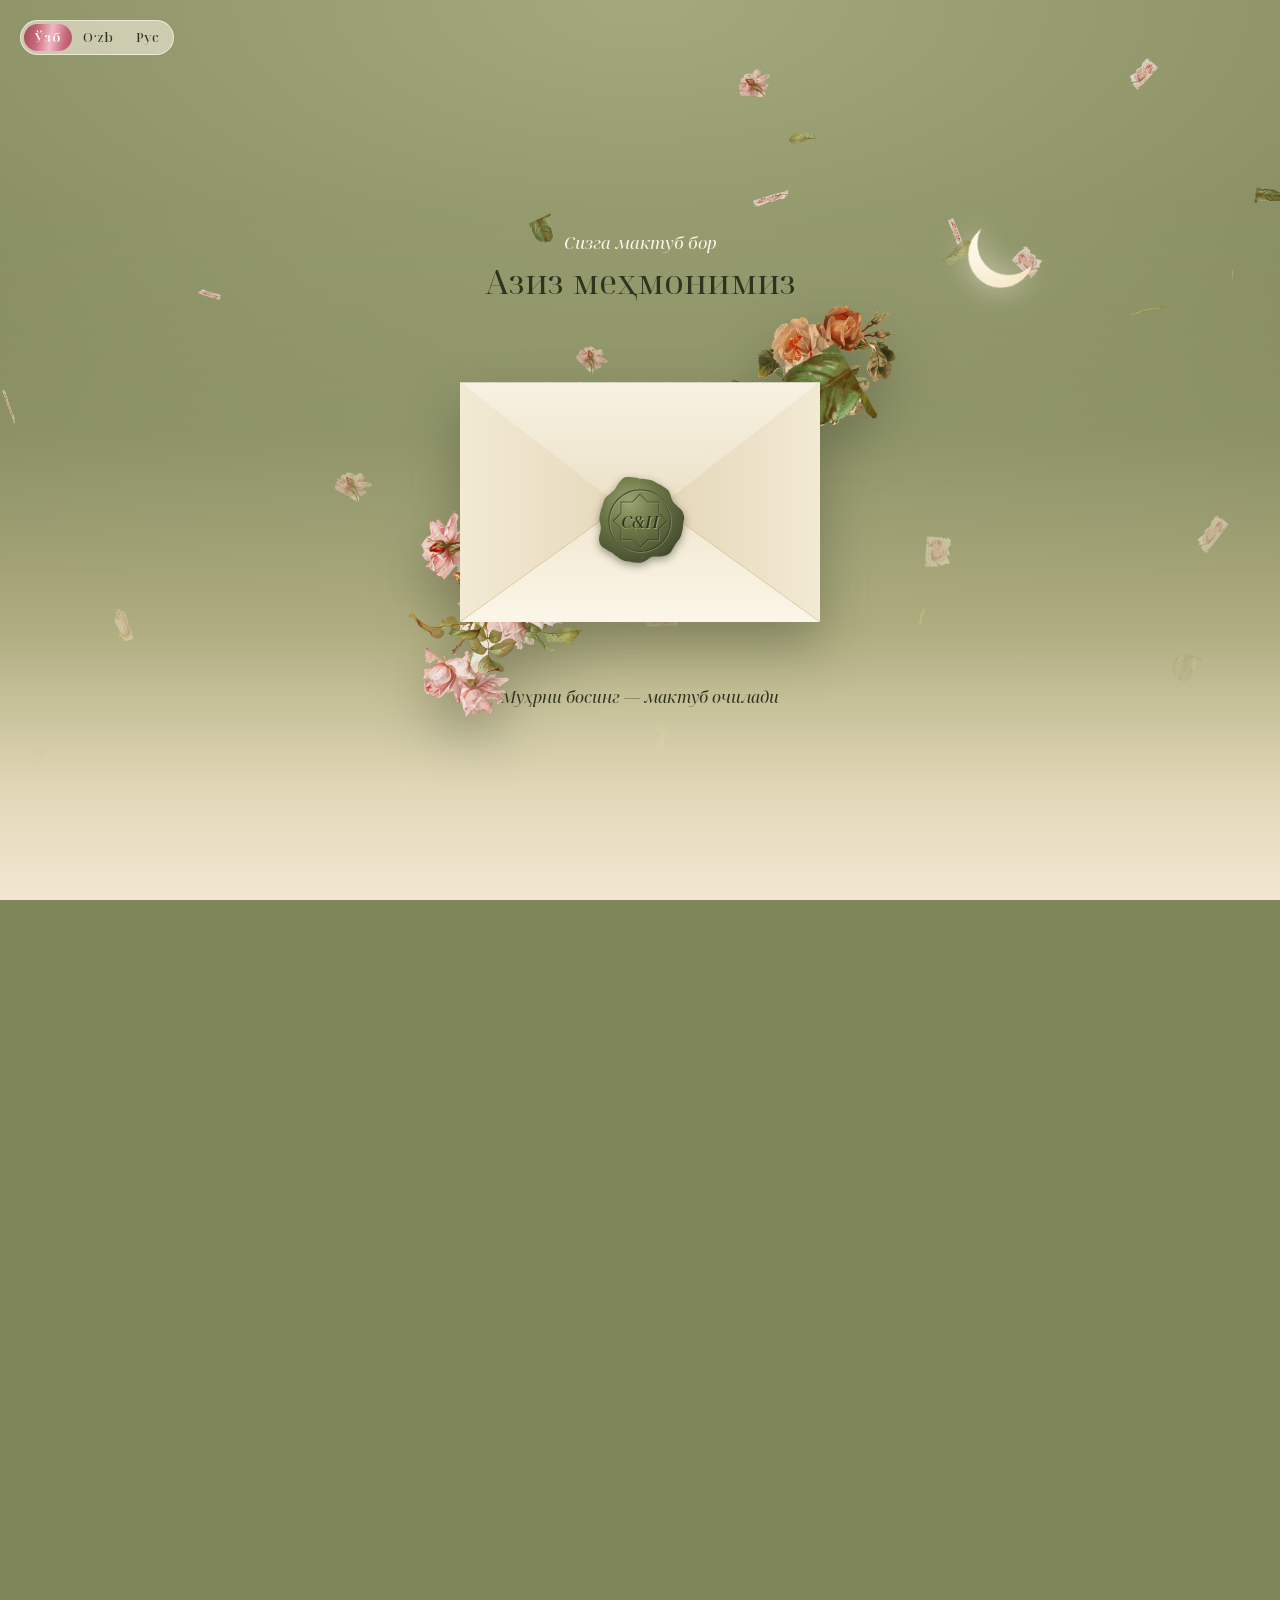
==== commit e5eadb1b: "Cleaner rose cut-outs, roses instead of pomegranates and recoloured leaves Co-Authored-By: Claude Fa" ====
--- a/index.html
+++ b/index.html
@@ -67,7 +67,7 @@
   <div class="env" id="env">
     <img class="env__leaves env__leaves--a" src="assets/art/roses.webp" width="560" height="807" alt="">
     <img class="env__leaves env__leaves--b" src="assets/art/rose.webp" width="420" height="911" alt="">
-    <img class="env__leaves env__leaves--c" src="assets/art/bouquet.webp" width="760" height="1103" alt="">
+    <img class="env__leaves env__leaves--c" src="assets/art/rleaf-2.webp" width="260" height="259" alt="">
     <div class="env__back"></div>
     <div class="env__card">
       <span class="script foil" data-i18n="groom">Султонбек</span>
@@ -141,8 +141,7 @@
         </g>
       </svg>
       <img class="deco sheet__deco--top" src="assets/art/rose.webp" width="560" height="647" alt="" loading="lazy">
-      <img class="deco sheet__deco--bottom" src="assets/art/bouquet.webp" width="760" height="1103" alt="" loading="lazy">
-      <img class="deco sheet__deco--anor" src="assets/art/anor.webp" width="520" height="506" alt="" loading="lazy">
+      <img class="deco sheet__deco--bottom" src="assets/art/roses.webp" width="560" height="704" alt="" loading="lazy">
       <div class="sheet__body">
         <p class="sheet__salom" data-i18n="l_salom">Ассалому алайкум!</p>
         <p class="sheet__dear" data-i18n="l_dear">Ҳурматли меҳмонимиз!</p>
@@ -160,10 +159,10 @@
   <section class="day" id="day">
     <div class="col">
       <h2 class="title" data-i18n="d_title">Тўй куни</h2>
-      <p class="day__hint" id="scratchHint" data-i18n="d_hint">Япроқларни бармоғингиз билан суриб, санани очинг</p>
+      <p class="day__hint" id="scratchHint" data-i18n="d_hint">Гулларни бармоғингиз билан суриб, санани очинг</p>
 
       <div class="frame">
-      <img class="deco frame__deco--a" src="assets/art/bouquet.webp" width="760" height="1103" alt="" loading="lazy">
+      <img class="deco frame__deco--a" src="assets/art/bloom-1.webp" width="226" height="260" alt="" loading="lazy">
       <img class="deco frame__deco--b" src="assets/art/rose.webp" width="560" height="647" alt="" loading="lazy">
       <div class="ticket" id="ticket">
         <div class="ticket__face">
@@ -190,8 +189,7 @@
     <div class="col">
       <h2 class="title" data-i18n="v_title">Вақт ва манзил</h2>
       <div class="tile">
-        <img class="deco tile__deco--anor" src="assets/art/anor.webp" width="520" height="506" alt="" loading="lazy">
-        <img class="deco tile__deco--half" src="assets/art/anor-half.webp" width="300" height="350" alt="" loading="lazy">
+        <img class="deco tile__deco--rose" src="assets/art/rose.webp" width="420" height="911" alt="" loading="lazy">
         <div class="tile__band" aria-hidden="true"></div>
         <p class="tile__name" data-i18n="v_name">«PRIMIER HALL» ресторани</p>
         <p class="tile__addr" data-i18n="v_addr">Қибрай тумани, Маданият массив</p>
--- a/assets/style.css
+++ b/assets/style.css
@@ -116,7 +116,7 @@
 .env__leaves{position:absolute;z-index:0;display:block;height:auto;pointer-events:none}
 .env__leaves--a{width:52%;left:-17%;bottom:-36%;transform:rotate(-130deg)}
 .env__leaves--b{width:34%;right:-9%;top:-46%;transform:rotate(38deg)}
-.env__leaves--c{width:46%;right:-20%;top:-22%;transform:rotate(78deg)}
+.env__leaves--c{width:24%;right:-12%;top:-10%;transform:rotate(60deg)}
 .env__back{
   position:absolute;inset:0;border-radius:5px;
   background:var(--girih) 50% 0/30px 30px,linear-gradient(180deg,#6B7646,#4A5230);
@@ -242,10 +242,8 @@
 .sheet__orn path{fill:none;stroke:var(--gold);stroke-width:1.1}
 .deco{position:absolute;z-index:3;display:block;height:auto;pointer-events:none;filter:drop-shadow(0 8px 10px rgba(40,44,24,.38))}
 .sheet__deco--top{width:34%;right:-11%;top:-2.5%;transform:rotate(18deg)}
-.sheet__deco--bottom{width:38%;left:-13%;bottom:-92px;transform:rotate(-128deg)}
-.sheet__deco--anor{width:23%;left:8%;bottom:-52px;transform:rotate(-14deg)}
-.tile__deco--anor{width:29%;right:-5%;top:-40px;transform:rotate(16deg)}
-.tile__deco--half{width:16%;right:21%;top:-22px;transform:rotate(-20deg)}
+.sheet__deco--bottom{width:36%;left:-12%;bottom:-70px;transform:rotate(-24deg)}
+.tile__deco--rose{width:22%;right:-7%;top:-64px;transform:rotate(28deg)}
 .sheet__body{
   position:relative;padding:2px 9.5% 112px;text-align:center;color:var(--ink);
   background:var(--paper);
@@ -274,7 +272,7 @@
   box-shadow:0 24px 46px rgba(40,44,24,.4),inset 0 0 0 1px rgba(255,236,240,.8),inset 0 0 0 4px rgba(142,63,80,.45);
 }
 .frame::before{content:"";position:absolute;inset:6px;border:1px solid rgba(142,63,80,.55);border-radius:4px;pointer-events:none}
-.frame__deco--a{width:34%;left:-13%;bottom:-17%;transform:rotate(-124deg)}
+.frame__deco--a{width:30%;left:-12%;bottom:-16%;transform:rotate(-18deg)}
 .frame__deco--b{width:30%;right:-12%;top:-15%;transform:rotate(22deg)}
 .ticket{
   position:relative;width:100%;aspect-ratio:16/10;border-radius:2px;overflow:hidden;
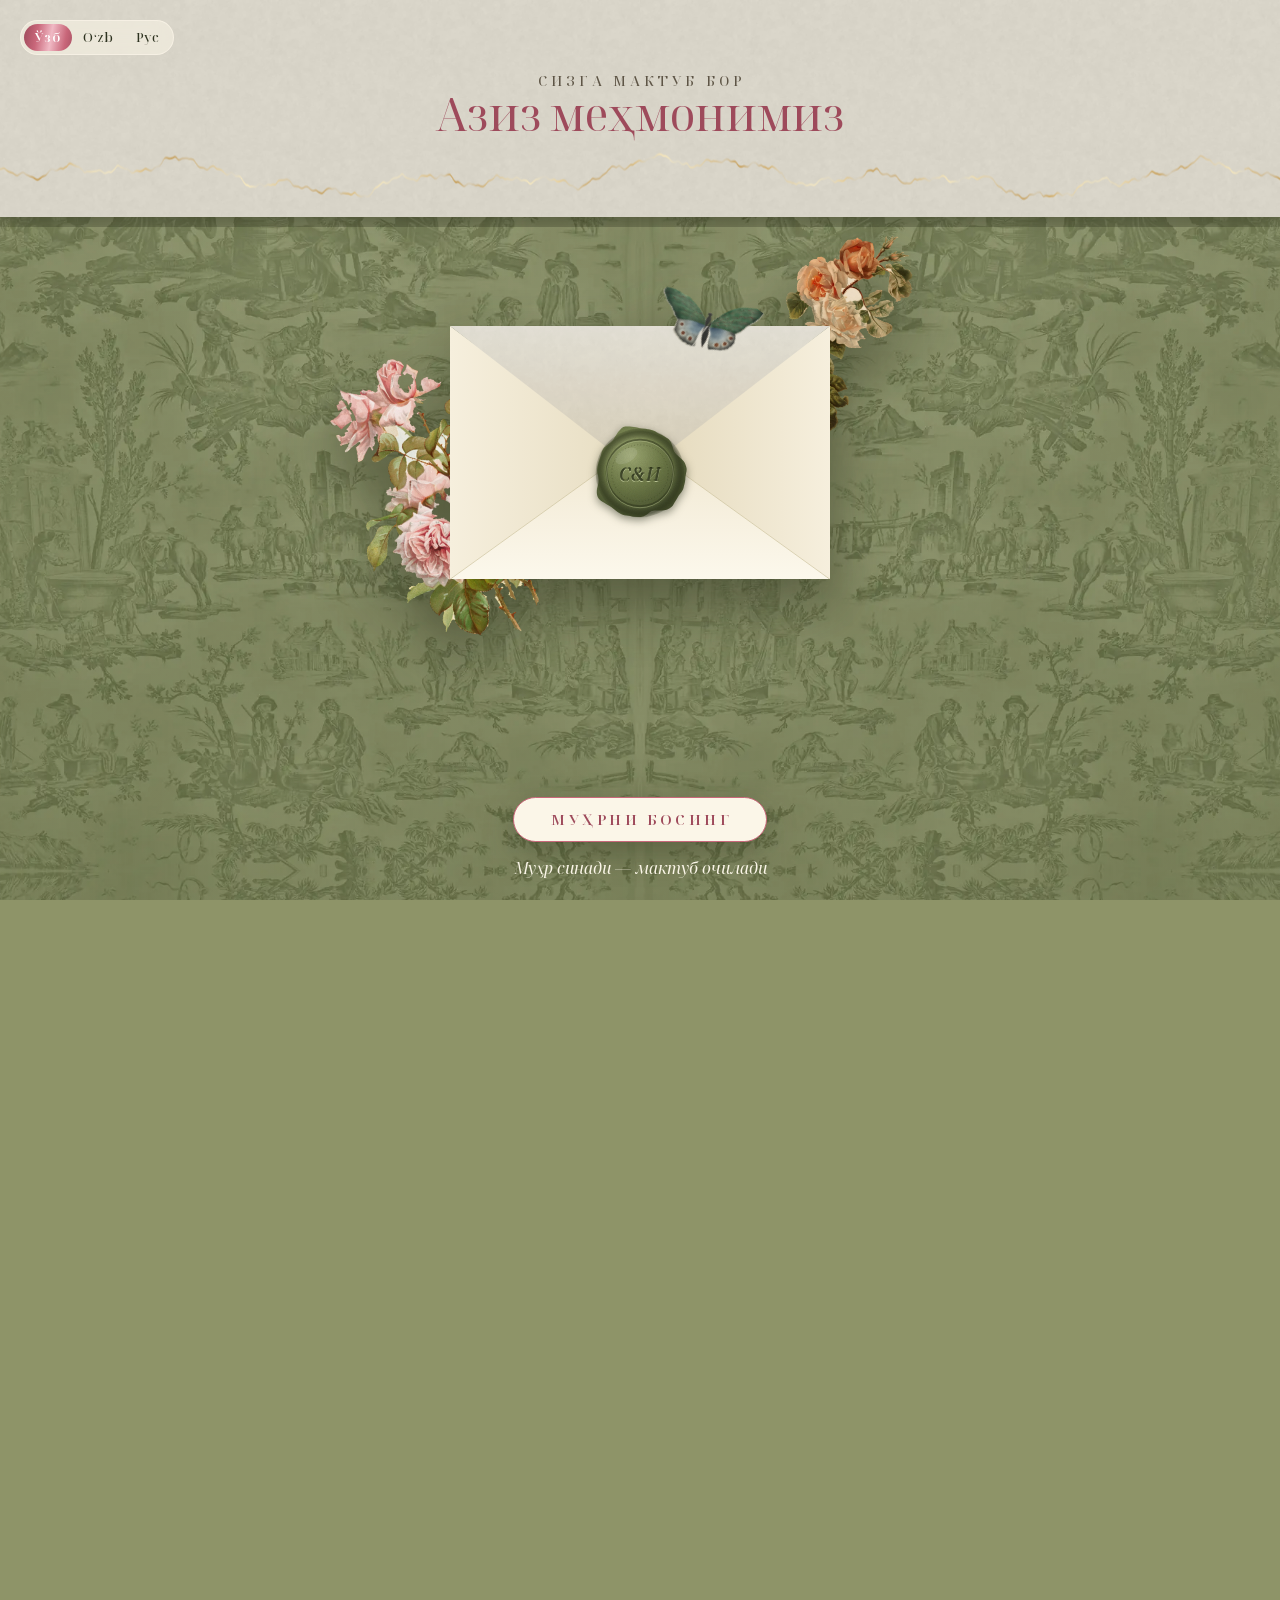
==== commit 3e2e82aa: "Rebuild the invitation at the reference's level of craft Sage toile de Jouy wallpaper (Cooper Hewitt" ====
--- a/index.html
+++ b/index.html
@@ -19,25 +19,49 @@
 <link rel="icon" href="favicon.svg" type="image/svg+xml">
 <link rel="preload" href="assets/fonts/nsd-cyrillic.woff2" as="font" type="font/woff2" crossorigin>
 <link rel="preload" href="assets/fonts/gv-cyrillic.woff2" as="font" type="font/woff2" crossorigin>
+<link rel="preload" href="assets/art/toile.webp" as="image">
+<link rel="preload" href="assets/art/roses.webp" as="image">
 <link rel="stylesheet" href="assets/style.css">
-<noscript><style>.gate{display:none}body{overflow:auto}main{visibility:visible}</style></noscript>
+<noscript><style>.gate{display:none}body{overflow:auto}main{visibility:visible}.rv{opacity:1;transform:none;filter:none}</style></noscript>
 </head>
 <body class="is-sealed">
 
-<!-- Shared shapes -->
 <svg width="0" height="0" style="position:absolute" aria-hidden="true" focusable="false">
   <defs>
-    <linearGradient id="g-gold" x1="0" y1="0" x2="1" y2="1">
-      <stop offset="0" stop-color="#F0B9C4"/><stop offset=".35" stop-color="#C9677A"/>
-      <stop offset=".7" stop-color="#9E4A5B"/><stop offset="1" stop-color="#E39AA8"/>
-    </linearGradient>
-    <radialGradient id="g-wax" cx=".36" cy=".3" r=".8">
-      <stop offset="0" stop-color="#9AA571"/><stop offset=".42" stop-color="#6B7646"/>
-      <stop offset=".85" stop-color="#4A5230"/><stop offset="1" stop-color="#3B4226"/>
+    <!-- olive sealing wax -->
+    <radialGradient id="g-wax" cx=".38" cy=".32" r=".78">
+      <stop offset="0" stop-color="#9FAA74"/><stop offset=".45" stop-color="#6E7A48"/>
+      <stop offset=".85" stop-color="#4B5531"/><stop offset="1" stop-color="#3B4226"/>
     </radialGradient>
-    <radialGradient id="g-moon" cx=".3" cy=".3" r=".9">
-      <stop offset="0" stop-color="#FFFBF0"/><stop offset="1" stop-color="#F3E3C0"/>
+    <radialGradient id="g-wax-rim" cx=".5" cy=".5" r=".5">
+      <stop offset=".78" stop-color="#000" stop-opacity="0"/><stop offset=".93" stop-color="#2A3018" stop-opacity=".55"/><stop offset="1" stop-color="#2A3018" stop-opacity=".2"/>
     </radialGradient>
+    <filter id="f-wax" x="-10%" y="-10%" width="120%" height="120%">
+      <feTurbulence type="fractalNoise" baseFrequency=".9" numOctaves="3" seed="7" result="n"/>
+      <feColorMatrix in="n" type="matrix" values="0 0 0 0 0  0 0 0 0 0  0 0 0 0 0  0 0 0 .16 0" result="grain"/>
+      <feComposite in="grain" in2="SourceGraphic" operator="in" result="g2"/>
+      <feBlend in="SourceGraphic" in2="g2" mode="multiply"/>
+    </filter>
+    <filter id="f-emboss" x="-20%" y="-20%" width="140%" height="140%">
+      <feOffset in="SourceAlpha" dx="0" dy="1.2" result="o"/><feGaussianBlur in="o" stdDeviation=".6" result="b"/>
+      <feFlood flood-color="#D7E0B0" flood-opacity=".7" result="hi"/><feComposite in="hi" in2="b" operator="in" result="hi2"/>
+      <feOffset in="SourceAlpha" dx="0" dy="-1.2" result="o2"/><feGaussianBlur in="o2" stdDeviation=".6" result="b2"/>
+      <feFlood flood-color="#1E2412" flood-opacity=".8" result="sh"/><feComposite in="sh" in2="b2" operator="in" result="sh2"/>
+      <feMerge><feMergeNode in="hi2"/><feMergeNode in="sh2"/></feMerge>
+    </filter>
+    <g id="wax-art">
+      <path fill="url(#g-wax)" filter="url(#f-wax)" d="M113.9 60 Q113.9 60 113.5 62.3 Q113 64.6 113 67 Q112.9 69.3 112.3 71.6 Q111.7 73.9 111.2 76.2 Q110.8 78.5 109.6 80.5 Q108.4 82.6 106.9 84.4 Q105.4 86.2 104.3 88.2 Q103.2 90.2 101.9 92.1 Q100.5 94 99.4 96.2 Q98.4 98.4 96.6 99.9 Q94.8 101.4 92.5 102.4 Q90.3 103.3 87.8 103.6 Q85.3 103.9 82.9 103.9 Q80.5 103.9 78.2 103.8 Q75.9 103.6 74 104.5 Q72.1 105.3 70.3 106.8 Q68.5 108.2 66.5 109.5 Q64.4 110.8 62.2 111.2 Q60 111.6 57.8 111.5 Q55.5 111.3 53.2 111.3 Q51 111.2 48.8 110.4 Q46.7 109.6 44.3 109.6 Q41.9 109.7 39.8 108.8 Q37.7 107.9 35.7 106.8 Q33.7 105.6 31.9 104.2 Q30.1 102.7 28.3 101.3 Q26.6 99.9 24.5 98.7 Q22.4 97.6 20.4 96.3 Q18.4 94.9 16.1 93.7 Q13.7 92.4 12.1 90.5 Q10.4 88.6 9.9 86.1 Q9.3 83.6 9.5 81 Q9.6 78.3 10.4 75.7 Q11.2 73.1 11.5 70.8 Q11.8 68.5 11.5 66.4 Q11.3 64.3 10.6 62.1 Q9.9 60 9.9 57.8 Q9.8 55.6 10.2 53.4 Q10.5 51.3 11.1 49.2 Q11.6 47 12.3 45 Q13.1 42.9 13.8 40.8 Q14.4 38.8 14.9 36.5 Q15.5 34.3 16.6 32.4 Q17.8 30.5 19.6 29 Q21.4 27.6 23.1 26.2 Q24.8 24.8 26.5 23.4 Q28.2 22.1 29.4 20.1 Q30.7 18.1 32 15.9 Q33.3 13.7 34.9 11.6 Q36.5 9.6 38.4 7.7 Q40.3 5.8 42.8 5.6 Q45.4 5.5 47.9 5.6 Q50.4 5.8 52.9 6.2 Q55.3 6.5 57.7 7.2 Q60 7.9 62.3 7.9 Q64.6 7.9 66.8 8.3 Q69 8.8 71.3 9.1 Q73.6 9.4 75.6 10.4 Q77.7 11.3 79.6 12.6 Q81.6 13.8 83.6 14.7 Q85.7 15.5 87.5 16.8 Q89.4 18 91.4 19.1 Q93.4 20.2 94.8 22 Q96.2 23.8 97 26 Q97.9 28.2 98.4 30.5 Q98.9 32.7 99.9 34.6 Q100.9 36.4 102.4 38 Q103.9 39.5 105.6 41.1 Q107.4 42.8 109.4 44.5 Q111.4 46.2 112.4 48.4 Q113.4 50.6 114.1 52.9 Q114.8 55.2 114.4 57.6Z"/>
+      <circle cx="60" cy="60" r="52" fill="url(#g-wax-rim)"/>
+      <circle cx="60" cy="60" r="39" fill="none" stroke="#2A3018" stroke-opacity=".5" stroke-width="2.4"/>
+      <circle cx="60" cy="61.6" r="39" fill="none" stroke="#C9D39E" stroke-opacity=".45" stroke-width="1"/>
+      <circle cx="60" cy="60" r="33" fill="none" stroke="#2A3018" stroke-opacity=".35" stroke-width=".8" stroke-dasharray="1.5 2.2"/>
+      <g filter="url(#f-emboss)">
+        <text class="seal__mono" x="60" y="69" text-anchor="middle" fill="#55613A" data-i18n="mono">С&amp;И</text>
+      </g>
+      <text class="seal__mono" x="60" y="69" text-anchor="middle" fill="#3B4226" fill-opacity=".9" data-i18n="mono">С&amp;И</text>
+      <ellipse cx="44" cy="40" rx="14" ry="8" fill="#fff" fill-opacity=".10" transform="rotate(-30 44 40)"/>
+    </g>
+    <radialGradient id="g-moon" cx=".3" cy=".3" r=".9"><stop offset="0" stop-color="#FFFBF0"/><stop offset="1" stop-color="#F3E3C0"/></radialGradient>
     <symbol id="moon" viewBox="0 0 100 100">
       <mask id="m-crescent"><rect width="100" height="100" fill="#fff"/><circle cx="64" cy="40" r="40" fill="#000"/></mask>
       <circle cx="50" cy="50" r="42" fill="url(#g-moon)" mask="url(#m-crescent)"/>
@@ -45,189 +69,201 @@
   </defs>
 </svg>
 
-<!-- The sky: dusk at the top of the page, night at the end -->
-<div class="sky" aria-hidden="true">
-  <div class="sky__dusk"></div>
-  <canvas class="sky__leaves" id="leaves"></canvas>
-</div>
-<svg class="moon sky__moon" aria-hidden="true"><use href="#moon"/></svg>
-
-<!-- Language -->
+<!-- the room: sage toile on the wall -->
+<div class="wall" aria-hidden="true"></div>
+<canvas class="petals" id="petals" aria-hidden="true"></canvas>
+
 <div class="lang" role="group" aria-label="Тил">
   <button type="button" data-lang="kr" aria-pressed="true">Ўзб</button>
   <button type="button" data-lang="uz" aria-pressed="false">O‘zb</button>
   <button type="button" data-lang="ru" aria-pressed="false">Рус</button>
 </div>
 
-<!-- Gate: the sealed envelope -->
+<!-- ============ the sealed envelope ============ -->
 <div class="gate" id="gate">
-  <p class="gate__kicker" data-i18n="gate_kicker">Сизга мактуб бор</p>
-  <p class="gate__dear" data-i18n="gate_dear">Азиз меҳмонимиз</p>
+  <div class="gate__banner sheet sheet--bottom">
+    <div class="sheet__shadow"></div>
+    <div class="sheet__paper">
+      <p class="gate__kicker" data-i18n="gate_kicker">Сизга мактуб бор</p>
+      <p class="gate__dear script" data-i18n="gate_dear">Азиз меҳмонимиз</p>
+    </div>
+  </div>
 
   <div class="env" id="env">
-    <img class="env__leaves env__leaves--a" src="assets/art/roses.webp" width="560" height="807" alt="">
-    <img class="env__leaves env__leaves--b" src="assets/art/rose.webp" width="420" height="911" alt="">
-    <img class="env__leaves env__leaves--c" src="assets/art/rleaf-2.webp" width="260" height="259" alt="">
+    <img class="env__spray env__spray--l" src="assets/art/roses.webp" width="1400" height="1761" alt="" decoding="async">
+    <img class="env__spray env__spray--r" src="assets/art/rose.webp" width="800" height="1736" alt="" decoding="async">
     <div class="env__back"></div>
-    <div class="env__card">
+    <div class="env__card paper">
       <span class="script foil" data-i18n="groom">Султонбек</span>
       <span class="env__va" data-i18n="va">ва</span>
       <span class="script foil" data-i18n="bride">Истабро</span>
     </div>
     <svg class="env__pocket" viewBox="0 0 300 200" preserveAspectRatio="none" aria-hidden="true">
       <defs>
-        <linearGradient id="pk-l" x1="0" y1="0" x2="1" y2="0"><stop offset="0" stop-color="#F3EAD4"/><stop offset="1" stop-color="#E4D7B8"/></linearGradient>
-        <linearGradient id="pk-r" x1="1" y1="0" x2="0" y2="0"><stop offset="0" stop-color="#F3EAD4"/><stop offset="1" stop-color="#E2D4B4"/></linearGradient>
-        <linearGradient id="pk-b" x1="0" y1="1" x2="0" y2="0"><stop offset="0" stop-color="#FBF6E8"/><stop offset="1" stop-color="#EFE5CC"/></linearGradient>
+        <linearGradient id="pk-l" x1="0" y1="0" x2="1" y2="0"><stop offset="0" stop-color="#F6EFDD"/><stop offset="1" stop-color="#E6DCC0"/></linearGradient>
+        <linearGradient id="pk-r" x1="1" y1="0" x2="0" y2="0"><stop offset="0" stop-color="#F6EFDD"/><stop offset="1" stop-color="#E3D8BA"/></linearGradient>
+        <linearGradient id="pk-b" x1="0" y1="1" x2="0" y2="0"><stop offset="0" stop-color="#FCF8EC"/><stop offset="1" stop-color="#F0E7D0"/></linearGradient>
       </defs>
       <path d="M0 0 150 112 0 200z" fill="url(#pk-l)"/>
       <path d="M300 0 150 112 300 200z" fill="url(#pk-r)"/>
       <path d="M0 200 150 92 300 200z" fill="url(#pk-b)"/>
-      <path d="M0 200 150 92 300 200" fill="none" stroke="#C9B27A" stroke-opacity=".55" vector-effect="non-scaling-stroke"/>
+      <path d="M0 200 150 92 300 200" fill="none" stroke="#C9BE98" stroke-opacity=".6" vector-effect="non-scaling-stroke"/>
     </svg>
     <div class="env__flap"><div class="env__flap-out"></div><div class="env__flap-in"></div></div>
+
     <button class="seal" id="seal" type="button" aria-label="Муҳрни босинг — мактуб очилади" data-i18n-aria="gate_hint">
-      <svg class="seal__half seal__half--l" viewBox="0 0 120 120" aria-hidden="true"><use href="#seal-art"/></svg>
-      <svg class="seal__half seal__half--r" viewBox="0 0 120 120" aria-hidden="true"><use href="#seal-art"/></svg>
+      <span class="seal__halo"></span>
+      <svg class="seal__whole" viewBox="0 0 120 120" aria-hidden="true"><use href="#wax-art"/></svg>
+      <svg class="seal__shard seal__shard--1" viewBox="0 0 120 120" aria-hidden="true"><use href="#wax-art"/></svg>
+      <svg class="seal__shard seal__shard--2" viewBox="0 0 120 120" aria-hidden="true"><use href="#wax-art"/></svg>
+      <svg class="seal__shard seal__shard--3" viewBox="0 0 120 120" aria-hidden="true"><use href="#wax-art"/></svg>
+      <svg class="seal__shard seal__shard--4" viewBox="0 0 120 120" aria-hidden="true"><use href="#wax-art"/></svg>
+      <svg class="seal__crack" viewBox="0 0 120 120" aria-hidden="true">
+        <path d="M60 60 L52 44 L46 38 L38 22" /><path d="M60 60 L76 52 L88 48 L104 46"/><path d="M60 60 L50 74 L44 92 L36 104"/><path d="M60 60 L72 72 L80 88 L92 102"/>
+      </svg>
+      <span class="seal__flash"></span>
     </button>
+
+    <div class="bf" id="bf" aria-hidden="true">
+      <div class="bf__body">
+        <img class="bf__w bf__w--l" src="assets/art/bf-l.webp" width="717" height="900" alt="">
+        <img class="bf__w bf__w--r" src="assets/art/bf-r.webp" width="479" height="900" alt="">
+      </div>
+    </div>
   </div>
 
-  <p class="gate__hint" data-i18n="gate_hint">Муҳрни босинг — мактуб очилади</p>
+  <button class="gate__press" id="pressBtn" type="button" data-i18n="gate_press">Муҳрни босинг</button>
+  <p class="gate__hint" data-i18n="gate_hint">Муҳр синади — мактуб очилади</p>
 </div>
 
-<svg width="0" height="0" style="position:absolute" aria-hidden="true" focusable="false">
-  <defs>
-    <g id="seal-art">
-      <path fill="url(#g-wax)" d="M113.9 60.0 Q113.9 60.0 113.5 62.3 Q113.0 64.6 113.0 67.0 Q112.9 69.3 112.3 71.6 Q111.7 73.9 111.2 76.2 Q110.8 78.5 109.6 80.5 Q108.4 82.6 106.9 84.4 Q105.4 86.2 104.3 88.2 Q103.2 90.2 101.9 92.1 Q100.5 94.0 99.4 96.2 Q98.4 98.4 96.6 99.9 Q94.8 101.4 92.5 102.4 Q90.3 103.3 87.8 103.6 Q85.3 103.9 82.9 103.9 Q80.5 103.9 78.2 103.8 Q75.9 103.6 74.0 104.5 Q72.1 105.3 70.3 106.8 Q68.5 108.2 66.5 109.5 Q64.4 110.8 62.2 111.2 Q60.0 111.6 57.8 111.5 Q55.5 111.3 53.2 111.3 Q51.0 111.2 48.8 110.4 Q46.7 109.6 44.3 109.6 Q41.9 109.7 39.8 108.8 Q37.7 107.9 35.7 106.8 Q33.7 105.6 31.9 104.2 Q30.1 102.7 28.3 101.3 Q26.6 99.9 24.5 98.7 Q22.4 97.6 20.4 96.3 Q18.4 94.9 16.1 93.7 Q13.7 92.4 12.1 90.5 Q10.4 88.6 9.9 86.1 Q9.3 83.6 9.5 81.0 Q9.6 78.3 10.4 75.7 Q11.2 73.1 11.5 70.8 Q11.8 68.5 11.5 66.4 Q11.3 64.3 10.6 62.1 Q9.9 60.0 9.9 57.8 Q9.8 55.6 10.2 53.4 Q10.5 51.3 11.1 49.2 Q11.6 47.0 12.3 45.0 Q13.1 42.9 13.8 40.8 Q14.4 38.8 14.9 36.5 Q15.5 34.3 16.6 32.4 Q17.8 30.5 19.6 29.0 Q21.4 27.6 23.1 26.2 Q24.8 24.8 26.5 23.4 Q28.2 22.1 29.4 20.1 Q30.7 18.1 32.0 15.9 Q33.3 13.7 34.9 11.6 Q36.5 9.6 38.4 7.7 Q40.3 5.8 42.8 5.6 Q45.4 5.5 47.9 5.6 Q50.4 5.8 52.9 6.2 Q55.3 6.5 57.7 7.2 Q60.0 7.9 62.3 7.9 Q64.6 7.9 66.8 8.3 Q69.0 8.8 71.3 9.1 Q73.6 9.4 75.6 10.4 Q77.7 11.3 79.6 12.6 Q81.6 13.8 83.6 14.7 Q85.7 15.5 87.5 16.8 Q89.4 18.0 91.4 19.1 Q93.4 20.2 94.8 22.0 Q96.2 23.8 97.0 26.0 Q97.9 28.2 98.4 30.5 Q98.9 32.7 99.9 34.6 Q100.9 36.4 102.4 38.0 Q103.9 39.5 105.6 41.1 Q107.4 42.8 109.4 44.5 Q111.4 46.2 112.4 48.4 Q113.4 50.6 114.1 52.9 Q114.8 55.2 114.4 57.6Z"/>
-      <circle cx="60" cy="60" r="38" fill="none" stroke="#2E3320" stroke-opacity=".6" stroke-width="2.2"/>
-      <circle cx="60.8" cy="60.9" r="38" fill="none" stroke="#D9E0B8" stroke-opacity=".5" stroke-width="1"/>
-      <polygon fill="none" stroke="#2E3320" stroke-opacity=".6" stroke-width="1.6" points="60.00,27.00 69.66,36.66 83.33,36.66 83.33,50.34 93.00,60.00 83.33,69.66 83.33,83.33 69.66,83.33 60.00,93.00 50.34,83.33 36.66,83.33 36.66,69.66 27.00,60.00 36.66,50.34 36.66,36.66 50.34,36.66"/>
-      <polygon fill="none" stroke="#D9E0B8" stroke-opacity=".45" stroke-width=".7" transform="translate(.8 .9)" points="60.00,27.00 69.66,36.66 83.33,36.66 83.33,50.34 93.00,60.00 83.33,69.66 83.33,83.33 69.66,83.33 60.00,93.00 50.34,83.33 36.66,83.33 36.66,69.66 27.00,60.00 36.66,50.34 36.66,36.66 50.34,36.66"/>
-      <text class="seal__mono" x="60.8" y="69.9" text-anchor="middle" fill="#D9E0B8" fill-opacity=".5" data-i18n="mono">С&amp;И</text>
-      <text class="seal__mono" x="60" y="69" text-anchor="middle" fill="#2E3320" data-i18n="mono">С&amp;И</text>
-    </g>
-  </defs>
-</svg>
-
 <main id="top">
 
-  <!-- 1 · Names under the evening sky -->
-  <section class="hero">
+  <!-- ============ 1 · names ============ -->
+  <section class="hero" id="hero">
     <div class="hero__inner">
       <h1 class="hero__names">
-        <span class="script foil" data-i18n="groom">Султонбек</span>
-        <span class="hero__va" data-i18n="va">ва</span>
-        <span class="script foil" data-i18n="bride">Истабро</span>
+        <span class="ink script foil" data-i18n="groom">Султонбек</span>
+        <span class="hero__va rv" data-i18n="va">ва</span>
+        <span class="ink ink--2 script foil" data-i18n="bride">Истабро</span>
       </h1>
-      <p class="hero__what" data-i18n="hero_sub">никоҳ тўйи</p>
-      <p class="hero__when"><span data-i18n="hero_date">31 октябрь 2026</span><br><span data-i18n="hero_time">шанба, соат 18:00</span></p>
+      <p class="hero__what rv" data-i18n="hero_sub">никоҳ тўйи</p>
+      <p class="hero__when rv"><span data-i18n="hero_date">31 октябрь 2026</span><br><span data-i18n="hero_time">шанба, соат 18:00</span></p>
     </div>
     <svg class="moon hero__moon" aria-hidden="true"><use href="#moon"/></svg>
-    <img class="vista" src="assets/art/garden.webp" width="1700" height="626" alt="" decoding="async">
+    <div class="garden" aria-hidden="true">
+      <img class="garden__layer garden__layer--back" src="assets/art/garden-back.webp" width="2000" height="772" alt="" decoding="async">
+      <img class="garden__layer garden__layer--mid" src="assets/art/garden-mid.webp" width="2000" height="673" alt="" decoding="async">
+      <img class="garden__layer garden__layer--front" src="assets/art/garden-front.webp" width="2000" height="833" alt="" decoding="async">
+    </div>
     <a class="hero__scroll" href="#letter"><span data-i18n="scroll">Пастга суринг</span>
       <svg viewBox="0 0 24 12" aria-hidden="true"><path d="M3 2l9 8 9-8" fill="none" stroke="currentColor" stroke-width="1.4" stroke-linecap="round" stroke-linejoin="round"/></svg>
     </a>
   </section>
 
-  <!-- 2 · The invitation itself, word for word -->
+  <!-- ============ 2 · the letter ============ -->
   <section class="letter" id="letter">
-    <div class="sheet">
-      <svg class="sheet__cap" viewBox="0 0 400 150" aria-hidden="true">
-        <path class="sheet__paper" d="M0 151V120C0 70 110 44 200 2c90 42 200 68 200 118v31z"/>
-        <path class="sheet__rule" d="M10 151v-30c0-42 104-67 190-107 86 40 190 65 190 107v30"/>
-        <g class="sheet__orn" transform="translate(200 92)">
-          <image href="assets/art/leaf-3.webp" x="-21" y="-23" width="42" height="46"/>
-          <path d="M-34 0h-50M34 0h50"/>
-        </g>
-      </svg>
-      <img class="deco sheet__deco--top" src="assets/art/rose.webp" width="560" height="647" alt="" loading="lazy">
-      <img class="deco sheet__deco--bottom" src="assets/art/roses.webp" width="560" height="704" alt="" loading="lazy">
-      <div class="sheet__body">
-        <p class="sheet__salom" data-i18n="l_salom">Ассалому алайкум!</p>
-        <p class="sheet__dear" data-i18n="l_dear">Ҳурматли меҳмонимиз!</p>
-        <p class="sheet__text" data-i18n="l_p1">Сизни азиз фарзандларимиз</p>
-        <p class="sheet__names"><span class="script foil foil--dark" data-i18n="l_names">Султонбек ва Истабро</span></p>
-        <p class="sheet__text" data-i18n="l_p2">ларнинг никоҳ тўйлари муносабати билан 2026 йил 31 октябрь куни соат 18:00 да бўлиб ўтадиган «Висол оқшоми»га таклиф этамиз.</p>
-        <svg class="sheet__div" viewBox="0 0 120 26" aria-hidden="true"><path d="M0 13h42M78 13h42"/><image href="assets/art/leaf-1.webp" x="48" y="0" width="24" height="26"/></svg>
-        <p class="sheet__sign" data-i18n="l_sign1">Ҳурмат ва эҳтиром ила</p>
-        <p class="sheet__family" data-i18n="l_sign2">АБДУМАЛИК ХОЖИ ота ўғли АШРАФ СОДИКОВлар оиласи</p>
-      </div>
-    </div>
-  </section>
-
-  <!-- 3 · The day -->
+    <div class="letter__stage">
+      <div class="sheet sheet--both letter__sheet" id="letterSheet">
+        <div class="sheet__shadow"></div>
+        <div class="sheet__paper letter__paper">
+          <p class="letter__salom rv" data-i18n="l_salom">Ассалому алайкум!</p>
+          <p class="letter__dear rv" data-i18n="l_dear">Ҳурматли меҳмонимиз!</p>
+          <p class="letter__text rv" data-i18n="l_p1">Сизни азиз фарзандларимиз</p>
+          <p class="letter__names rv"><span class="script foil foil--dark" data-i18n="l_names">Султонбек ва Истабро</span></p>
+          <p class="letter__text rv" data-i18n="l_p2">ларнинг никоҳ тўйлари муносабати билан 2026 йил 31 октябрь куни соат 18:00 да бўлиб ўтадиган «Висол оқшоми»га таклиф этамиз.</p>
+          <svg class="letter__div rv" viewBox="0 0 160 20" aria-hidden="true"><path d="M0 10h62M98 10h62" stroke="currentColor" stroke-width="1"/><path d="M80 2l3.5 5.5L89 10l-5.5 2.5L80 18l-3.5-5.5L71 10l5.5-2.5z" fill="currentColor"/></svg>
+          <p class="letter__sign rv" data-i18n="l_sign1">Ҳурмат ва эҳтиром ила</p>
+          <p class="letter__family rv" data-i18n="l_sign2">АБДУМАЛИК ХОЖИ ота ўғли АШРАФ СОДИКОВлар оиласи</p>
+          <svg class="letter__seal" viewBox="0 0 120 120" aria-hidden="true"><use href="#wax-art"/></svg>
+        </div>
+        <div class="letter__fold letter__fold--top"></div>
+        <div class="letter__fold letter__fold--bottom"></div>
+      </div>
+      <img class="letter__rose" src="assets/art/redoute.webp" width="1100" height="1613" alt="" loading="lazy" decoding="async">
+      <img class="letter__bud" src="assets/art/bloom-4.webp" width="520" height="450" alt="" loading="lazy" decoding="async">
+    </div>
+  </section>
+
+  <!-- ============ 3 · the day ============ -->
   <section class="day" id="day">
     <div class="col">
-      <h2 class="title" data-i18n="d_title">Тўй куни</h2>
-      <p class="day__hint" id="scratchHint" data-i18n="d_hint">Гулларни бармоғингиз билан суриб, санани очинг</p>
-
-      <div class="frame">
-      <img class="deco frame__deco--a" src="assets/art/bloom-1.webp" width="226" height="260" alt="" loading="lazy">
-      <img class="deco frame__deco--b" src="assets/art/rose.webp" width="560" height="647" alt="" loading="lazy">
-      <div class="ticket" id="ticket">
-        <div class="ticket__face">
-          <span class="ticket__wd" data-i18n="d_weekday">шанба</span>
-          <span class="ticket__num">31</span>
-          <span class="ticket__mo" data-i18n="d_month">октябрь 2026</span>
-          <span class="ticket__time" data-i18n="d_time">соат 18:00</span>
+      <h2 class="title rv" data-i18n="d_title">Тўй куни</h2>
+      <p class="day__hint rv" id="scratchHint" data-i18n="d_hint">Гулларни бармоғингиз билан суриб, санани очинг</p>
+      <div class="frame rv">
+        <div class="ticket" id="ticket">
+          <div class="ticket__face">
+            <span class="ticket__wd" data-i18n="d_weekday">шанба</span>
+            <span class="ticket__num">31</span>
+            <span class="ticket__mo" data-i18n="d_month">октябрь 2026</span>
+            <span class="ticket__time" data-i18n="d_time">соат 18:00</span>
+          </div>
+          <canvas class="ticket__foil" id="foil" aria-hidden="true"></canvas>
+          <svg class="ticket__hand" id="hand" viewBox="0 0 256 256" aria-hidden="true"><path d="M224,104v50.93c0,46.2-36.85,84.55-83,85.06A83.71,83.71,0,0,1,80.6,215.4C58.79,192.33,34.15,136,34.15,136a16,16,0,0,1,6.53-22.23c7.66-4,17.1-.84,21.4,6.62l21,36.44a6.09,6.09,0,0,0,6,3.09l.12,0A8.19,8.19,0,0,0,96,151.74V32a16,16,0,0,1,16.77-16c8.61.4,15.23,7.82,15.23,16.43V104a8,8,0,0,0,8.53,8,8.17,8.17,0,0,0,7.47-8.25V88a16,16,0,0,1,16.77-16c8.61.4,15.23,7.82,15.23,16.43V112a8,8,0,0,0,8.53,8,8.17,8.17,0,0,0,7.47-8.25v-7.28c0-8.61,6.62-16,15.23-16.43A16,16,0,0,1,224,104Z"/></svg>
+          <button class="ticket__open" id="foilOpen" type="button" data-i18n="d_open">Очиш</button>
         </div>
-        <canvas class="ticket__foil" id="foil" aria-hidden="true"></canvas>
-        <svg class="ticket__hand" id="hand" viewBox="0 0 256 256" aria-hidden="true"><path d="M224,104v50.93c0,46.2-36.85,84.55-83,85.06A83.71,83.71,0,0,1,80.6,215.4C58.79,192.33,34.15,136,34.15,136a16,16,0,0,1,6.53-22.23c7.66-4,17.1-.84,21.4,6.62l21,36.44a6.09,6.09,0,0,0,6,3.09l.12,0A8.19,8.19,0,0,0,96,151.74V32a16,16,0,0,1,16.77-16c8.61.4,15.23,7.82,15.23,16.43V104a8,8,0,0,0,8.53,8,8.17,8.17,0,0,0,7.47-8.25V88a16,16,0,0,1,16.77-16c8.61.4,15.23,7.82,15.23,16.43V112a8,8,0,0,0,8.53,8,8.17,8.17,0,0,0,7.47-8.25v-7.28c0-8.61,6.62-16,15.23-16.43A16,16,0,0,1,224,104Z"/></svg>
-        <button class="ticket__open" id="foilOpen" type="button" data-i18n="d_open">Очиш</button>
-      </div>
-      </div>
-
-      <div class="cal" aria-label="Октябрь 2026" data-i18n-aria="cal_title">
+        <img class="frame__bloom" src="assets/art/bloom-1.webp" width="451" height="520" alt="" loading="lazy">
+        <img class="frame__leaf" src="assets/art/rleaf-2.webp" width="520" height="509" alt="" loading="lazy">
+      </div>
+      <div class="cal rv" aria-label="Октябрь 2026" data-i18n-aria="cal_title">
         <p class="cal__month" data-i18n="cal_title">Октябрь 2026</p>
         <div class="cal__grid" id="cal"></div>
       </div>
     </div>
   </section>
 
-  <!-- 4 · Time and place -->
+  <!-- ============ 4 · time and place ============ -->
   <section class="place" id="place">
     <div class="col">
-      <h2 class="title" data-i18n="v_title">Вақт ва манзил</h2>
-      <div class="tile">
-        <img class="deco tile__deco--rose" src="assets/art/rose.webp" width="420" height="911" alt="" loading="lazy">
-        <div class="tile__band" aria-hidden="true"></div>
-        <p class="tile__name" data-i18n="v_name">«PRIMIER HALL» ресторани</p>
-        <p class="tile__addr" data-i18n="v_addr">Қибрай тумани, Маданият массив</p>
-        <p class="tile__time">18:00</p>
-        <p class="tile__date" data-i18n="v_day">Шанба, 31 октябрь</p>
-        <button class="btn" type="button" data-sheet="route">
-          <svg viewBox="0 0 24 24" aria-hidden="true"><path d="M12 21s-6.5-6.2-6.5-11.2A6.5 6.5 0 0 1 12 3.3a6.5 6.5 0 0 1 6.5 6.5C18.5 14.8 12 21 12 21z" fill="none" stroke="currentColor" stroke-width="1.6"/><circle cx="12" cy="9.8" r="2.3" fill="currentColor"/></svg>
-          <span data-i18n="v_route">Йўналиш олиш</span>
-        </button>
-        <button class="link" type="button" data-sheet="cal">
-          <svg viewBox="0 0 24 24" aria-hidden="true"><rect x="3.5" y="5" width="17" height="15" rx="2" fill="none" stroke="currentColor" stroke-width="1.5"/><path d="M3.5 10h17M8 3v4M16 3v4" fill="none" stroke="currentColor" stroke-width="1.5" stroke-linecap="round"/></svg>
-          <span data-i18n="v_cal">Календарга қўшиш</span>
-        </button>
-      </div>
-    </div>
-  </section>
-
-  <!-- 5 · Until then -->
+      <h2 class="title rv" data-i18n="v_title">Вақт ва манзил</h2>
+      <div class="tilt rv" id="tilt">
+        <div class="sheet sheet--top tile">
+          <div class="sheet__shadow"></div>
+          <div class="sheet__paper tile__paper">
+            <svg class="tile__pin" viewBox="0 0 24 24" aria-hidden="true"><path d="M12 22s-7-6.6-7-12a7 7 0 0 1 14 0c0 5.4-7 12-7 12z" fill="#C9677A"/><circle cx="12" cy="10" r="2.6" fill="#FBF6E8"/></svg>
+            <p class="tile__name" data-i18n="v_name">«PRIMIER HALL» ресторани</p>
+            <p class="tile__addr" data-i18n="v_addr">Қибрай тумани, Маданият массив</p>
+            <p class="tile__time foil">18:00</p>
+            <p class="tile__date" data-i18n="v_day">Шанба, 31 октябрь</p>
+            <button class="btn" type="button" data-sheet="route">
+              <svg viewBox="0 0 24 24" aria-hidden="true"><path d="M12 21s-6.5-6.2-6.5-11.2A6.5 6.5 0 0 1 12 3.3a6.5 6.5 0 0 1 6.5 6.5C18.5 14.8 12 21 12 21z" fill="none" stroke="currentColor" stroke-width="1.6"/><circle cx="12" cy="9.8" r="2.3" fill="currentColor"/></svg>
+              <span data-i18n="v_route">Йўналиш олиш</span>
+            </button>
+            <button class="link" type="button" data-sheet="cal">
+              <svg viewBox="0 0 24 24" aria-hidden="true"><rect x="3.5" y="5" width="17" height="15" rx="2" fill="none" stroke="currentColor" stroke-width="1.5"/><path d="M3.5 10h17M8 3v4M16 3v4" fill="none" stroke="currentColor" stroke-width="1.5" stroke-linecap="round"/></svg>
+              <span data-i18n="v_cal">Календарга қўшиш</span>
+            </button>
+          </div>
+        </div>
+        <img class="tile__rose" src="assets/art/bloom-3.webp" width="520" height="497" alt="" loading="lazy">
+      </div>
+    </div>
+  </section>
+
+  <!-- ============ 5 · until then ============ -->
   <section class="wait" id="wait">
     <div class="col">
-      <p class="wait__label" id="cdLabel" data-i18n="c_title">Тўйгача қолди</p>
-      <div class="cd" id="cd" role="timer">
-        <div><b id="cdD">0</b><span data-i18n="c_d">кун</span></div>
-        <div><b id="cdH">00</b><span data-i18n="c_h">соат</span></div>
-        <div><b id="cdM">00</b><span data-i18n="c_m">дақиқа</span></div>
-        <div><b id="cdS">00</b><span data-i18n="c_s">сония</span></div>
-      </div>
-      <p class="wait__names"><span class="script foil" data-i18n="l_names0">Султонбек ва Истабро</span></p>
-      <p class="wait__line" data-i18n="c_wait">Сизни интизорлик билан кутамиз</p>
-      <p class="wait__sign" data-i18n="c_sign">Ҳурмат ва эҳтиром ила, Содиковлар оиласи</p>
-      <a class="wait__top" href="#top" data-i18n="c_top">Бошига қайтиш</a>
+      <p class="wait__label rv" id="cdLabel" data-i18n="c_title">Тўйгача қолди</p>
+      <div class="cd rv" id="cd" role="timer">
+        <div><b id="cdD"><span>0</span></b><span data-i18n="c_d">кун</span></div>
+        <div><b id="cdH"><span>00</span></b><span data-i18n="c_h">соат</span></div>
+        <div><b id="cdM"><span>00</span></b><span data-i18n="c_m">дақиқа</span></div>
+        <div><b id="cdS"><span>00</span></b><span data-i18n="c_s">сония</span></div>
+      </div>
+      <p class="wait__names rv"><span class="script foil" data-i18n="l_names0">Султонбек ва Истабро</span></p>
+      <p class="wait__line rv" data-i18n="c_wait">Сизни интизорлик билан кутамиз</p>
+      <p class="wait__sign rv" data-i18n="c_sign">Ҳурмат ва эҳтиром ила, Содиковлар оиласи</p>
+      <a class="wait__top rv" href="#top" data-i18n="c_top">Бошига қайтиш</a>
     </div>
     <svg class="moon wait__moon" aria-hidden="true"><use href="#moon"/></svg>
-    <img class="vista vista--late" src="assets/art/garden.webp" width="1700" height="626" alt="" loading="lazy" decoding="async">
+    <div class="garden garden--late" aria-hidden="true">
+      <img class="garden__layer garden__layer--back" src="assets/art/garden-back.webp" width="2000" height="772" alt="" loading="lazy" decoding="async">
+      <img class="garden__layer garden__layer--mid" src="assets/art/garden-mid.webp" width="2000" height="673" alt="" loading="lazy" decoding="async">
+      <img class="garden__layer garden__layer--front" src="assets/art/garden-front.webp" width="2000" height="833" alt="" loading="lazy" decoding="async">
+    </div>
   </section>
 </main>
 
-<!-- Bottom sheet -->
+<!-- bottom sheet: maps and calendars -->
 <div class="sheetbox" id="sheetbox" hidden>
   <div class="sheetbox__dim" data-close></div>
   <div class="sheetbox__panel" role="dialog" aria-modal="true" aria-labelledby="sheetTitle">
--- a/assets/style.css
+++ b/assets/style.css
@@ -1,6 +1,6 @@
 /* Султонбек ва Истабро — «Висол оқшоми»
-   An October evening: wine, rust, amber and mustard under gold foil; chinar leaves falling.
-   Display + text: Noto Serif Display. Names: Great Vibes. */
+   A room papered in sage toile; cream letters with torn, gilded edges; roses from
+   nineteenth-century chromolithographs. Display + text: Noto Serif Display. Names: Great Vibes. */
 
 @font-face{font-family:"NSD";font-style:normal;font-weight:100 900;font-display:swap;src:url(fonts/nsd-cyrillic-ext.woff2) format("woff2");unicode-range:U+0460-052F,U+1C80-1C8A,U+20B4,U+2DE0-2DFF,U+A640-A69F,U+FE2E-FE2F}
 @font-face{font-family:"NSD";font-style:normal;font-weight:100 900;font-display:swap;src:url(fonts/nsd-cyrillic.woff2) format("woff2");unicode-range:U+0301,U+0400-045F,U+0490-0491,U+04B0-04B1,U+2116}
@@ -12,376 +12,453 @@
 @font-face{font-family:"GV";font-style:normal;font-weight:400;font-display:swap;src:url(fonts/gv-latin.woff2) format("woff2");unicode-range:U+0000-00FF,U+0131,U+0152-0153,U+02BB-02BC,U+02C6,U+02DA,U+02DC,U+0304,U+0308,U+0329,U+2000-206F,U+20AC,U+2122,U+2191,U+2193,U+2212,U+2215,U+FEFF,U+FFFD}
 
 :root{
-  /* sage, cream and rose, after the reference */
-  --night:#8E9468;
-  --ground:#7E8558;
-  --wine:#9E4A5B;
-  --rust:#C9677A;
-  --amber:#E5A6B2;
-  --mustard:#D8C48A;
+  --sage:#8E9468;
+  --sage-deep:#6F7750;
+  --paper:#FBF6E8;
+  --paper-2:#F1E9D3;
+  --ink:#2E3320;
+  --text:#3B3428;
+  --muted:#5E5546;
+  --rose:#C9677A;
+  --rose-ink:#9E4A5B;
+  --rose-pale:#F0B9C4;
   --olive:#5F6B3C;
-  --paper:#FBF6E8;
-  --ink:#2E3320;
-  --gold:#C9677A;
-  --gold-hi:#FBF6E8;
-  --gold-lo:#9E4A5B;
-  --soft:rgba(251,246,232,.9);
+  --gold:#C9A25A;
+  --gold-hi:#F6E6BC;
   --foil:linear-gradient(100deg,#9E4A5B 0%,#C9677A 18%,#F0B9C4 36%,#C9677A 54%,#9E4A5B 70%,#E39AA8 86%,#B55A6C 100%);
-  --girih:url("data:image/svg+xml,%3Csvg xmlns='http://www.w3.org/2000/svg' width='48' height='48' viewBox='0 0 48 48'%3E%3Cpolygon fill='none' stroke='%23FBF6E8' stroke-opacity='.45' stroke-width='1.1' points='24,0 31.03,7.03 40.97,7.03 40.97,16.97 48,24 40.97,31.03 40.97,40.97 31.03,40.97 24,48 16.97,40.97 7.03,40.97 7.03,31.03 0,24 7.03,16.97 7.03,7.03 16.97,7.03'/%3E%3C/svg%3E");
-  --grain:url("data:image/svg+xml,%3Csvg xmlns='http://www.w3.org/2000/svg' width='160' height='160'%3E%3Cfilter id='n'%3E%3CfeTurbulence type='fractalNoise' baseFrequency='.9' numOctaves='2' stitchTiles='stitch'/%3E%3CfeColorMatrix values='0 0 0 0 .35 0 0 0 0 .33 0 0 0 0 .2 0 0 0 .08 0'/%3E%3C/filter%3E%3Crect width='160' height='160' filter='url(%23n)'/%3E%3C/svg%3E");
-  --dusk:linear-gradient(to top,#F3E6D2 0%,#E2D8B8 12%,rgba(201,195,150,.7) 30%,rgba(168,172,128,.35) 52%,transparent 78%);
+  --foil-gold:linear-gradient(100deg,#A8781F 0%,#E0B85C 18%,#FCEBBD 36%,#D5A848 54%,#A8781F 70%,#F0D28A 86%,#C5933A 100%);
+  --grain:url(art/paper.webp);
   --serif:"NSD","Cormorant Garamond",Georgia,"Times New Roman",serif;
   --script:"GV","NSD",cursive;
   --p:0;
   --shine:0;
+  --sy:0px;
 }
 
 *,*::before,*::after{box-sizing:border-box}
 html{scroll-behavior:smooth;-webkit-text-size-adjust:100%;overflow-x:hidden}
 body{
-  margin:0;background:var(--ground);color:var(--ink);
-  font-family:var(--serif);font-size:18px;line-height:1.55;font-weight:400;
-  font-variant-numeric:lining-nums;
+  margin:0;background:var(--sage);color:var(--ink);
+  font-family:var(--serif);font-size:18px;line-height:1.55;font-weight:400;font-variant-numeric:lining-nums;
   -webkit-font-smoothing:antialiased;overflow-x:hidden;
 }
 body.is-sealed{overflow:hidden}
 body.is-sealed main{visibility:hidden}
 p{margin:0}
 button{font-family:inherit}
-:focus-visible{outline:2px solid var(--gold-hi);outline-offset:3px;border-radius:4px}
-
-/* ---------- gold foil ---------- */
-.script{font-family:var(--script);font-weight:400;font-style:normal;letter-spacing:0}
-.foil{
-  background-image:var(--foil);background-size:240% 100%;
-  background-position:calc(var(--shine) * 1%) 0;
-  -webkit-background-clip:text;background-clip:text;
-  color:transparent;-webkit-text-fill-color:transparent;
-}
-.foil--dark{background-image:linear-gradient(100deg,#8E3F50 0%,#B55A6C 22%,#D9879A 42%,#A84C5E 62%,#8E3F50 82%,#B55A6C 100%)}
+:focus-visible{outline:2px solid var(--rose-ink);outline-offset:3px;border-radius:4px}
+img{max-width:100%}
 
 /* Latin: the script capital I reads as J, so Latin names are set in the display italic */
 html[lang="uz-Latn"] .script{font-family:var(--serif);font-style:italic;font-weight:300;letter-spacing:-.01em}
 html[lang="uz-Latn"] .hero__names .script{font-size:clamp(3.3rem,16.5vw,6rem);line-height:1.2}
-html[lang="uz-Latn"] .hero__va{margin:-.1em 0}
 html[lang="uz-Latn"] .env__card .script{font-size:clamp(1.6rem,8vw,2.2rem);line-height:1.2}
-html[lang="uz-Latn"] .sheet__names .script,html[lang="uz-Latn"] .wait__names .script{font-size:clamp(2.2rem,10vw,3rem);line-height:1.2}
-html[lang="uz-Latn"] .sheet__names{margin:.3em 0 -.4em}
-
-/* ---------- sky ---------- */
-.sky{position:fixed;inset:0;z-index:0;overflow:hidden;
-  background:radial-gradient(130% 85% at 50% 0%,#A3A97C 0%,#8E9468 42%,#747B4F 82%)}
-.sky__leaves{position:absolute;inset:0;width:100%;height:100%}
-.moon{display:block;aspect-ratio:1;filter:drop-shadow(0 0 14px rgba(251,246,232,.7))}
-.sky__moon{
-  display:none;position:fixed;z-index:55;pointer-events:none;top:0;right:calc(50% - 400px);width:78px;
-  transform:translateY(calc((24 - 14 * var(--p)) * 1vh)) rotate(-20deg);will-change:transform;
-}
-.sky__dusk{display:none}
+html[lang="uz-Latn"] .letter__names .script,html[lang="uz-Latn"] .wait__names .script{font-size:clamp(2.2rem,10vw,3rem);line-height:1.2}
+html[lang="uz-Latn"] .gate__dear{font-size:clamp(1.5rem,7vw,2rem)}
+
+/* ---------- foil, script ---------- */
+.script{font-family:var(--script);font-weight:400;font-style:normal;letter-spacing:0}
+.foil{
+  background-image:var(--foil);background-size:240% 100%;background-position:calc(var(--shine) * 1%) 0;
+  -webkit-background-clip:text;background-clip:text;color:transparent;-webkit-text-fill-color:transparent;
+}
+.foil--dark{background-image:linear-gradient(100deg,#8E3F50 0%,#B55A6C 22%,#D9879A 42%,#A84C5E 62%,#8E3F50 82%,#B55A6C 100%)}
+
+/* ---------- the wall ---------- */
+.wall{
+  position:fixed;inset:0;z-index:0;pointer-events:none;
+  background:url(art/toile.webp) center top/200% auto repeat var(--sage);
+}
+.wall::before{content:"";position:absolute;inset:0;background:var(--grain) 0 0/320px 320px;opacity:.16;mix-blend-mode:multiply}
+.wall::after{content:"";position:absolute;inset:0;background:radial-gradient(120% 90% at 50% 40%,rgba(142,148,104,.1) 0%,rgba(90,98,58,.42) 100%)}
+@media (min-width:900px){.wall{background-size:1440px auto}}
+
+.petals{position:fixed;inset:0;z-index:1;width:100%;height:100%;pointer-events:none}
 
 /* ---------- language ---------- */
 .lang{
-  position:fixed;z-index:60;top:max(12px,env(safe-area-inset-top));left:12px;
-  display:flex;padding:3px;border-radius:999px;
-  border:1px solid rgba(251,246,232,.7);background:rgba(251,246,232,.55);
-  -webkit-backdrop-filter:blur(8px);backdrop-filter:blur(8px);
-}
-.lang button{
-  border:0;background:none;border-radius:999px;padding:7px 11px;cursor:pointer;
-  font:500 13px/1 var(--serif);letter-spacing:.03em;color:var(--ink);
-}
+  position:fixed;z-index:70;top:max(12px,env(safe-area-inset-top));left:12px;
+  display:flex;padding:3px;border-radius:999px;border:1px solid rgba(251,246,232,.7);
+  background:rgba(251,246,232,.55);-webkit-backdrop-filter:blur(8px);backdrop-filter:blur(8px);
+}
+.lang button{border:0;background:none;border-radius:999px;padding:7px 11px;cursor:pointer;font:500 13px/1 var(--serif);letter-spacing:.03em;color:var(--ink);transition:background .25s}
 .lang button[aria-pressed="true"]{background:var(--foil);background-size:160% 100%;color:#fff;font-weight:600}
+
+/* ---------- paper sheets with torn, gilded edges ---------- */
+.sheet{position:relative;--band:90px}
+.sheet__paper,.sheet__shadow{
+  -webkit-mask:url(art/deckle-top.png) left top/auto var(--band) repeat-x,url(art/deckle-bottom.png) left bottom/auto var(--band) repeat-x,linear-gradient(#000,#000) 0 var(--band)/100% calc(100% - var(--band) * 2) no-repeat;
+          mask:url(art/deckle-top.png) left top/auto var(--band) repeat-x,url(art/deckle-bottom.png) left bottom/auto var(--band) repeat-x,linear-gradient(#000,#000) 0 var(--band)/100% calc(100% - var(--band) * 2) no-repeat;
+}
+.sheet--top .sheet__paper,.sheet--top .sheet__shadow{
+  -webkit-mask:url(art/deckle-top.png) left top/auto var(--band) repeat-x,linear-gradient(#000,#000) 0 var(--band)/100% calc(100% - var(--band)) no-repeat;
+          mask:url(art/deckle-top.png) left top/auto var(--band) repeat-x,linear-gradient(#000,#000) 0 var(--band)/100% calc(100% - var(--band)) no-repeat;
+}
+.sheet--bottom .sheet__paper,.sheet--bottom .sheet__shadow{
+  -webkit-mask:url(art/deckle-bottom.png) left bottom/auto var(--band) repeat-x,linear-gradient(#000,#000) 0 0/100% calc(100% - var(--band)) no-repeat;
+          mask:url(art/deckle-bottom.png) left bottom/auto var(--band) repeat-x,linear-gradient(#000,#000) 0 0/100% calc(100% - var(--band)) no-repeat;
+}
+.sheet__paper{position:relative;background:var(--paper);color:var(--text)}
+.sheet__paper::before{content:"";position:absolute;inset:0;pointer-events:none;background:var(--grain) 0 0/320px 320px;opacity:.28;mix-blend-mode:multiply}
+.sheet__paper::after{content:"";position:absolute;inset:0;pointer-events:none;background:url(art/foil-top.png) left top/auto var(--band) repeat-x,url(art/foil-bottom.png) left bottom/auto var(--band) repeat-x}
+.sheet--top .sheet__paper::after{background:url(art/foil-top.png) left top/auto var(--band) repeat-x}
+.sheet--bottom .sheet__paper::after{background:url(art/foil-bottom.png) left bottom/auto var(--band) repeat-x}
+.sheet__shadow{position:absolute;inset:0;background:rgba(40,44,24,.55);filter:blur(16px);transform:translateY(16px) scale(.985);z-index:-1}
+.sheet__paper > *{position:relative;z-index:1}
 
 /* ---------- gate ---------- */
 .gate{
-  position:fixed;inset:0;z-index:50;
-  display:flex;flex-direction:column;align-items:center;justify-content:center;
-  padding:76px 20px 36px;text-align:center;overflow:hidden;
-  background:var(--dusk);
-  transition:opacity 1s ease,visibility 0s linear 1s;
-}
-.gate.is-gone{opacity:0;visibility:hidden;pointer-events:none}
-.gate__kicker,.gate__dear,.gate__hint{transition:opacity .5s ease}
-.gate.is-opening .gate__kicker,.gate.is-opening .gate__dear,.gate.is-opening .gate__hint{opacity:0}
-.gate__kicker{font-style:italic;font-size:1.05rem;color:var(--paper)}
-.gate__dear{font-size:clamp(1.55rem,7vw,2.1rem);line-height:1.2;font-weight:400;margin-top:.15em;text-wrap:balance;max-width:20ch}
-.gate__hint{font-style:italic;font-size:1rem;color:var(--ink)}
-
+  position:fixed;inset:0;z-index:50;display:flex;flex-direction:column;align-items:center;
+  padding:0 0 max(20px,env(safe-area-inset-bottom));text-align:center;
+  background:url(art/toile.webp) center top/200% auto repeat var(--sage);
+  --ix:50%;--iy:50%;--ir:0px;
+}
+.gate::before{content:"";position:absolute;inset:0;background:var(--grain) 0 0/320px 320px;opacity:.16;mix-blend-mode:multiply;pointer-events:none}
+.gate::after{content:"";position:absolute;inset:0;background:radial-gradient(120% 90% at 50% 40%,rgba(142,148,104,.1) 0%,rgba(90,98,58,.42) 100%);pointer-events:none}
+@media (min-width:900px){.gate{background-size:1440px auto}}
+.gate.is-iris{
+  -webkit-mask:radial-gradient(circle at var(--ix) var(--iy),transparent calc(var(--ir) - 1px),#000 var(--ir));
+          mask:radial-gradient(circle at var(--ix) var(--iy),transparent calc(var(--ir) - 1px),#000 var(--ir));
+}
+.gate.is-gone{visibility:hidden;pointer-events:none}
+.gate__banner{width:100%;z-index:2;--band:70px}
+.gate__banner .sheet__paper{padding:calc(max(14px,env(safe-area-inset-top)) + 54px) 24px 70px}
+.gate__banner .sheet__shadow{transform:translateY(10px)}
+.gate__kicker{font-size:.86rem;font-weight:500;letter-spacing:.3em;text-transform:uppercase;color:var(--muted);padding-left:.3em}
+.gate__dear{margin-top:.1em;font-size:clamp(2rem,9vw,2.8rem);line-height:1.15;text-wrap:balance;max-width:20ch;margin-inline:auto;color:var(--rose-ink)}
+.gate__kicker,.gate__dear,.gate__press,.gate__hint{transition:opacity .5s ease}
+.gate.is-opening .gate__kicker,.gate.is-opening .gate__dear,.gate.is-opening .gate__press,.gate.is-opening .gate__hint{opacity:0}
+.gate__press{
+  position:relative;z-index:2;margin-top:auto;padding:14px 34px;cursor:pointer;
+  border:1.5px solid var(--rose);border-radius:999px;background:var(--paper);color:var(--rose-ink);
+  font:600 .92rem/1 var(--serif);letter-spacing:.24em;text-transform:uppercase;padding-left:calc(34px + .24em);
+  box-shadow:0 12px 30px rgba(40,44,24,.35);
+  animation:bob 2.4s ease-in-out infinite;
+}
+.gate__press:active{transform:scale(.97)}
+.gate__hint{position:relative;z-index:2;margin:14px 0 0;font-style:italic;font-size:.98rem;color:var(--paper)}
+@keyframes bob{0%,100%{transform:translateY(0)}50%{transform:translateY(5px)}}
+
+/* ---------- envelope ---------- */
 .env{
-  position:relative;width:min(78vw,360px);aspect-ratio:3/2;
-  margin:clamp(40px,9vh,84px) 0 clamp(36px,7vh,64px);
+  position:relative;z-index:1;width:min(78vw,360px);aspect-ratio:3/2;margin:auto 0;
   perspective:1100px;cursor:pointer;
-  filter:drop-shadow(0 24px 26px rgba(46,51,32,.35));
-}
-.env__leaves{position:absolute;z-index:0;display:block;height:auto;pointer-events:none}
-.env__leaves--a{width:52%;left:-17%;bottom:-36%;transform:rotate(-130deg)}
-.env__leaves--b{width:34%;right:-9%;top:-46%;transform:rotate(38deg)}
-.env__leaves--c{width:24%;right:-12%;top:-10%;transform:rotate(60deg)}
-.env__back{
-  position:absolute;inset:0;border-radius:5px;
-  background:var(--girih) 50% 0/30px 30px,linear-gradient(180deg,#6B7646,#4A5230);
-}
+  filter:drop-shadow(0 26px 28px rgba(30,36,18,.45));
+}
+.env__spray{position:absolute;z-index:0;display:block;height:auto;pointer-events:none}
+.env__spray--l{width:62%;left:-26%;bottom:-24%;transform:rotate(-14deg)}
+.env__spray--r{width:30%;right:-14%;top:-44%;transform:rotate(26deg)}
+.env__back{position:absolute;inset:0;border-radius:5px;background:url(art/toile.webp) center/1440px auto,linear-gradient(180deg,#6B7646,#56613A);background-blend-mode:luminosity,normal;background-color:#5F6B3C}
+.env__back::after{content:"";position:absolute;inset:0;border-radius:5px;background:linear-gradient(180deg,rgba(95,107,60,.78),rgba(74,82,48,.86))}
 .env__card{
   position:absolute;left:6%;right:6%;top:7%;bottom:5%;z-index:2;border-radius:2px;
-  display:flex;flex-direction:column;align-items:center;justify-content:flex-start;
-  padding-top:9%;
-  background:var(--grain),var(--paper);
-  box-shadow:inset 0 0 0 5px var(--paper),inset 0 0 0 6px rgba(201,103,122,.7);
-  transition:transform 1.15s cubic-bezier(.2,.8,.2,1) .85s;
-}
+  display:flex;flex-direction:column;align-items:center;justify-content:flex-start;padding-top:9%;
+  background:var(--paper);box-shadow:inset 0 0 0 5px var(--paper),inset 0 0 0 6px rgba(201,103,122,.6);
+  transition:transform 1.15s cubic-bezier(.2,.8,.2,1) 1.25s;
+}
+.env__card::before{content:"";position:absolute;inset:0;background:var(--grain) 0 0/320px 320px;opacity:.25;mix-blend-mode:multiply;pointer-events:none}
 .env__card .script{font-size:clamp(1.9rem,9.6vw,2.6rem);line-height:1.2;padding:.08em .3em .14em;margin:-.1em 0}
 .env__card .foil{background-image:linear-gradient(100deg,#8E3F50 0%,#B55A6C 30%,#D07C8E 50%,#A84C5E 72%,#8E3F50 100%);background-size:100% 100%;background-position:0 0}
-.env__va{font-style:italic;font-size:.95rem;line-height:1;color:var(--gold-lo)}
+.env__va{font-style:italic;font-size:.95rem;line-height:1;color:var(--rose-ink)}
+.env__card > *{opacity:0;transition:opacity .55s ease}
 .env.is-open .env__card{transform:translateY(-66%)}
-/* the names appear only once the card has cleared the pocket, so they are never seen half-covered */
-.env__card > *{opacity:0;transition:opacity .55s ease}
-.env.is-open .env__card > *{opacity:1;transition-delay:1.45s}
+.env.is-open .env__card > *{opacity:1;transition-delay:1.9s}
 .env__pocket{position:absolute;inset:0;z-index:3;width:100%;height:100%;display:block}
 .env__flap{
   position:absolute;left:0;right:0;top:0;height:58%;z-index:4;
   transform-origin:50% 0;transform-style:preserve-3d;
-  transition:transform .85s cubic-bezier(.5,0,.25,1) .3s,z-index 0s linear .72s;
+  transition:transform .9s cubic-bezier(.5,0,.25,1) .75s,z-index 0s linear 1.2s;
 }
 .env.is-open .env__flap{transform:rotateX(180deg);z-index:1}
-.env__flap-out,.env__flap-in{
-  position:absolute;inset:0;clip-path:polygon(0 0,100% 0,50% 100%);
-  -webkit-backface-visibility:hidden;backface-visibility:hidden;
-}
-.env__flap-out{background:var(--grain),linear-gradient(180deg,#FBF5E6 0%,#EDE2C8 100%)}
-/* the inner face is itself flipped to face backwards, so its triangle is drawn upside down to end up apex-first */
-.env__flap-in{clip-path:polygon(0 100%,100% 100%,50% 0);transform:rotateX(180deg);background:var(--girih) 50% 0/30px 30px,linear-gradient(0deg,#6B7646,#56613A)}
-
+.env__flap-out,.env__flap-in{position:absolute;inset:0;clip-path:polygon(0 0,100% 0,50% 100%);-webkit-backface-visibility:hidden;backface-visibility:hidden}
+.env__flap-out{background:linear-gradient(180deg,#FCF8EC 0%,#EEE4CB 100%)}
+.env__flap-out::after{content:"";position:absolute;inset:0;background:var(--grain) 0 0/320px 320px;opacity:.22;mix-blend-mode:multiply}
+.env__flap-in{clip-path:polygon(0 100%,100% 100%,50% 0);transform:rotateX(180deg);background:url(art/toile.webp) center/1440px auto #5F6B3C;background-blend-mode:luminosity}
+.env__flap-in::after{content:"";position:absolute;inset:0;background:linear-gradient(0deg,rgba(95,107,60,.78),rgba(74,82,48,.86))}
+
+/* ---------- the wax seal ---------- */
 .seal{
   position:absolute;left:50%;top:58%;z-index:5;width:27%;aspect-ratio:1;
   transform:translate(-50%,-50%);padding:0;border:0;background:none;cursor:pointer;border-radius:50%;
-  filter:drop-shadow(0 3px 4px rgba(30,36,18,.45));
-  -webkit-tap-highlight-color:transparent;
-}
-.seal::after{
-  content:"";position:absolute;inset:-12%;border-radius:50%;
-  border:1px solid rgba(251,246,232,.9);opacity:0;
-  animation:seal-ring 2.6s ease-out infinite;
-}
+  filter:drop-shadow(0 3px 4px rgba(30,36,18,.5));-webkit-tap-highlight-color:transparent;
+}
+.seal > svg,.seal > span{position:absolute;inset:0;width:100%;height:100%;display:block;overflow:visible}
+.seal__mono{font:italic 500 21px var(--serif);letter-spacing:.01em}
+.seal__halo{border-radius:50%;border:1px solid rgba(251,246,232,.9);opacity:0;animation:halo 2.6s ease-out infinite}
+@keyframes halo{0%{transform:scale(.82);opacity:0}25%{opacity:.9}100%{transform:scale(1.5);opacity:0}}
+.seal__shard,.seal__crack,.seal__flash{opacity:0;pointer-events:none}
+.seal__crack path{fill:none;stroke:#1E2412;stroke-width:1.6;stroke-linecap:round;stroke-linejoin:round;stroke-dasharray:60;stroke-dashoffset:60}
+.seal__flash{border-radius:50%;background:radial-gradient(circle,rgba(255,250,230,.95) 0%,rgba(255,240,200,.5) 35%,rgba(255,240,200,0) 70%)}
+.seal__shard--1{clip-path:polygon(50% 50%,38% 0,0 0,0 42%,30% 46%)}
+.seal__shard--2{clip-path:polygon(50% 50%,38% 0,100% 0,100% 38%,70% 42%)}
+.seal__shard--3{clip-path:polygon(50% 50%,30% 46%,0 42%,0 100%,40% 100%,46% 72%)}
+.seal__shard--4{clip-path:polygon(50% 50%,46% 72%,40% 100%,100% 100%,100% 38%,70% 42%)}
+/* pressing */
+.env.is-pressed .seal__halo{animation:none;opacity:0}
+.env.is-pressed .seal__whole{animation:press .42s cubic-bezier(.3,1.4,.4,1) both}
+@keyframes press{0%{transform:scale(1)}35%{transform:scale(.88) rotate(-2deg)}100%{transform:scale(1.02)}}
+.env.is-pressed .seal__crack{opacity:1}
+.env.is-pressed .seal__crack path{animation:crack .5s ease-out .25s forwards}
+.env.is-pressed .seal__crack path:nth-child(2){animation-delay:.33s}
+.env.is-pressed .seal__crack path:nth-child(3){animation-delay:.4s}
+.env.is-pressed .seal__crack path:nth-child(4){animation-delay:.46s}
+@keyframes crack{to{stroke-dashoffset:0}}
+/* breaking */
 .env.is-open .seal{pointer-events:none}
-.env.is-open .seal::after{display:none}
-.seal__half{position:absolute;inset:0;width:100%;height:100%;overflow:visible;
-  transition:transform .75s cubic-bezier(.4,0,.7,.4),opacity .45s ease .32s}
-.seal__half--l{clip-path:polygon(-10% -10%,53% -10%,46% 22%,55% 41%,45% 60%,54% 80%,48% 110%,-10% 110%)}
-.seal__half--r{clip-path:polygon(53% -10%,110% -10%,110% 110%,48% 110%,54% 80%,45% 60%,55% 41%,46% 22%)}
-.env.is-open .seal__half--l{transform:translate(-30%,75%) rotate(-28deg);opacity:0}
-.env.is-open .seal__half--r{transform:translate(30%,85%) rotate(22deg);opacity:0}
-.seal__mono{font:italic 500 21px var(--serif);letter-spacing:.01em}
-@keyframes seal-ring{0%{transform:scale(.82);opacity:0}25%{opacity:.9}100%{transform:scale(1.28);opacity:0}}
+.env.is-open .seal__whole,.env.is-open .seal__crack{opacity:0;transition:opacity .05s .72s}
+.env.is-open .seal__flash{animation:flash .7s ease-out .68s both}
+@keyframes flash{0%{opacity:0;transform:scale(.4)}25%{opacity:1;transform:scale(1.3)}100%{opacity:0;transform:scale(2.2)}}
+.env.is-open .seal__shard{opacity:1;animation:1.3s cubic-bezier(.3,.7,.5,1) .72s both}
+.env.is-open .seal__shard--1{animation-name:shard1}
+.env.is-open .seal__shard--2{animation-name:shard2}
+.env.is-open .seal__shard--3{animation-name:shard3}
+.env.is-open .seal__shard--4{animation-name:shard4}
+@keyframes shard1{0%{opacity:1;transform:translate(0,0) rotate(0)}30%{opacity:1;transform:translate(-26%,-30%) rotate(-28deg)}100%{opacity:0;transform:translate(-44%,110%) rotate(-70deg)}}
+@keyframes shard2{0%{opacity:1;transform:translate(0,0) rotate(0)}30%{opacity:1;transform:translate(30%,-26%) rotate(24deg)}100%{opacity:0;transform:translate(52%,120%) rotate(66deg)}}
+@keyframes shard3{0%{opacity:1;transform:translate(0,0) rotate(0)}30%{opacity:1;transform:translate(-34%,10%) rotate(-18deg)}100%{opacity:0;transform:translate(-60%,150%) rotate(-50deg)}}
+@keyframes shard4{0%{opacity:1;transform:translate(0,0) rotate(0)}30%{opacity:1;transform:translate(32%,14%) rotate(20deg)}100%{opacity:0;transform:translate(58%,160%) rotate(48deg)}}
+
+/* ---------- the butterfly ---------- */
+.bf{
+  position:absolute;z-index:6;left:0;top:0;width:clamp(64px,19vw,96px);aspect-ratio:1.33/1;pointer-events:none;
+  offset-path:path("M -140 -40 C -40 -120, 120 -130, 220 -60 S 360 40, 300 90 S 180 120, 150 40 S 230 -30, 262 -6");
+  offset-rotate:auto 0deg;offset-distance:0%;opacity:0;
+}
+.bf.is-flying{animation:bf-in 7.5s cubic-bezier(.45,.05,.4,1) .4s forwards}
+@keyframes bf-in{0%{offset-distance:0%;opacity:0}6%{opacity:1}100%{offset-distance:100%;opacity:1}}
+.bf.is-resting{offset-distance:100%;opacity:1}
+.bf.is-away{animation:bf-out 2.6s cubic-bezier(.5,0,.7,.2) forwards}
+@keyframes bf-out{0%{transform:translate(0,0) rotate(0)}100%{transform:translate(70vw,-80vh) rotate(-20deg);opacity:0}}
+.bf__body{position:relative;width:100%;height:100%;perspective:260px;transform-style:preserve-3d;animation:bf-sway 3.2s ease-in-out infinite}
+.bf__w{position:absolute;top:0;height:100%;width:auto;display:block;transform-style:preserve-3d;-webkit-backface-visibility:visible;backface-visibility:visible}
+.bf__w--l{right:50%;transform-origin:100% 50%;animation:flap-l .22s ease-in-out infinite alternate}
+.bf__w--r{left:50%;transform-origin:0 50%;animation:flap-r .22s ease-in-out infinite alternate}
+@keyframes flap-l{0%{transform:rotateY(-10deg)}100%{transform:rotateY(70deg)}}
+@keyframes flap-r{0%{transform:rotateY(10deg)}100%{transform:rotateY(-70deg)}}
+@keyframes bf-sway{0%,100%{transform:translateY(0) rotate(-3deg)}50%{transform:translateY(-6px) rotate(3deg)}}
+.bf.is-resting .bf__w--l{animation:rest-l 2.8s ease-in-out infinite alternate}
+.bf.is-resting .bf__w--r{animation:rest-r 2.8s ease-in-out infinite alternate}
+.bf.is-resting .bf__body{animation:none}
+@keyframes rest-l{0%{transform:rotateY(-6deg)}100%{transform:rotateY(42deg)}}
+@keyframes rest-r{0%{transform:rotateY(6deg)}100%{transform:rotateY(-42deg)}}
+.bf.is-away .bf__w--l{animation:flap-l .16s ease-in-out infinite alternate}
+.bf.is-away .bf__w--r{animation:flap-r .16s ease-in-out infinite alternate}
+.bf--page{position:fixed;z-index:3;left:0;top:0;width:clamp(70px,14vw,120px);opacity:0;
+  offset-path:path("M -120 160 C 60 40, 160 260, 300 140 S 520 40, 640 160 S 860 280, 1000 120 S 1200 60, 1320 140");}
+.bf--page.is-crossing{animation:bf-cross 16s cubic-bezier(.4,.1,.5,.9) forwards}
+@keyframes bf-cross{0%{offset-distance:0%;opacity:0}4%{opacity:1}96%{opacity:1}100%{offset-distance:100%;opacity:0}}
 
 /* ---------- layout ---------- */
-main{position:relative;z-index:1}
-.col{width:min(100%,440px);margin:0 auto;text-align:center}
+main{position:relative;z-index:2}
+.col{width:min(100%,460px);margin:0 auto;text-align:center}
 .title{
-  margin:0;font-style:italic;font-weight:400;line-height:1.1;
-  font-size:clamp(2.3rem,10vw,3.1rem);
+  margin:0;font-style:italic;font-weight:400;line-height:1.1;font-size:clamp(2.3rem,10vw,3.1rem);
   background-image:var(--foil);background-size:240% 100%;background-position:calc(var(--shine) * 1%) 0;
-  -webkit-background-clip:text;background-clip:text;color:transparent;-webkit-text-fill-color:transparent;
-  padding-bottom:.12em;
-}
+  -webkit-background-clip:text;background-clip:text;color:transparent;-webkit-text-fill-color:transparent;padding-bottom:.12em;
+}
+
+/* reveal on scroll */
+.rv{opacity:0;transform:translateY(26px);filter:blur(8px);transition:opacity .9s ease,transform .9s cubic-bezier(.2,.8,.2,1),filter .9s ease;transition-delay:calc(var(--i,0) * 90ms)}
+.in .rv,.rv.in{opacity:1;transform:none;filter:none}
 
 /* ---------- hero ---------- */
 .hero{
-  --vista:clamp(520px,min(190vw,120svh),1700px);
+  --vista:clamp(560px,min(190vw,120svh),1700px);
   position:relative;isolation:isolate;overflow:hidden;min-height:100vh;min-height:100svh;
   display:flex;flex-direction:column;align-items:center;justify-content:center;text-align:center;
-  padding:84px 16px calc(var(--vista) * .385);
-}
-.hero::before{content:"";position:absolute;inset:0;z-index:-1;background:var(--dusk)}
+  padding:84px 16px calc(var(--vista) * .40);
+}
+.hero::before{content:"";position:absolute;inset:0;z-index:-1;background:linear-gradient(to top,rgba(243,230,210,.55) 0%,rgba(226,216,184,.3) 14%,rgba(201,195,150,.12) 32%,transparent 60%)}
+.hero__inner{position:relative;z-index:2}
+.hero__inner::before{content:"";position:absolute;left:50%;top:50%;z-index:-1;width:140%;height:150%;transform:translate(-50%,-52%);background:radial-gradient(ellipse at center,rgba(251,246,232,.55) 0%,rgba(251,246,232,.28) 38%,rgba(251,246,232,0) 70%);pointer-events:none}
 .hero__names{margin:0;font-weight:400;display:flex;flex-direction:column;align-items:center;line-height:1}
 .hero__names .script{font-size:clamp(4.1rem,20vw,7.2rem);line-height:1.12;padding:.04em .22em .14em;filter:drop-shadow(0 2px 10px rgba(46,51,32,.3))}
 .hero__va{font-style:italic;font-size:1.3rem;color:var(--paper);margin:-.35em 0 -.25em}
 .hero__what{margin-top:1.1em;font-size:.95rem;font-weight:500;letter-spacing:.34em;text-transform:uppercase;color:var(--paper);padding-left:.34em}
-.hero__when{margin-top:.9em;font-size:1.2rem;line-height:1.45}
+.hero__when{margin-top:.9em;font-size:1.2rem;line-height:1.45;color:var(--ink)}
+/* names write themselves in */
+.ink{
+  -webkit-mask:linear-gradient(100deg,#000 0 38%,rgba(0,0,0,.6) 46%,transparent 56%) 100% 0/280% 100% no-repeat;
+          mask:linear-gradient(100deg,#000 0 38%,rgba(0,0,0,.6) 46%,transparent 56%) 100% 0/280% 100% no-repeat;
+}
+body.is-open .ink{animation:ink 2.2s cubic-bezier(.4,.1,.3,1) .5s both}
+body.is-open .ink--2{animation-delay:1.3s}
+@keyframes ink{0%{-webkit-mask-position:100% 0;mask-position:100% 0}100%{-webkit-mask-position:0 0;mask-position:0 0}}
+body.is-open .hero .rv{opacity:1;transform:none;filter:none}
+body.is-open .hero__va{transition-delay:2s}
+body.is-open .hero__what{transition-delay:3s}
+body.is-open .hero__when{transition-delay:3.25s}
+.hero__moon{position:absolute;z-index:0;right:11%;top:clamp(58px,10vh,104px);width:44px;transform:rotate(-20deg)}
+.moon{display:block;aspect-ratio:1;filter:drop-shadow(0 0 14px rgba(251,246,232,.7))}
 .hero__scroll{
   position:absolute;left:50%;bottom:max(14px,env(safe-area-inset-bottom));transform:translateX(-50%);z-index:3;
-  display:flex;flex-direction:column;align-items:center;gap:4px;
-  color:var(--ink);text-decoration:none;font-style:italic;font-size:.95rem;white-space:nowrap;
+  display:flex;flex-direction:column;align-items:center;gap:2px;padding:6px 16px 4px;border-radius:999px;background:rgba(251,246,232,.72);color:var(--ink);text-decoration:none;font-style:italic;font-size:.95rem;white-space:nowrap;-webkit-backdrop-filter:blur(6px);backdrop-filter:blur(6px);
 }
 .hero__scroll svg{width:22px;height:11px;animation:nudge 2.2s ease-in-out infinite}
 @keyframes nudge{0%,100%{transform:translateY(0)}50%{transform:translateY(5px)}}
 
-/* a border of roses and chrysanthemums from Prang's chromolithographs, standing in the sunset */
-.vista{
-  position:absolute;left:50%;bottom:0;z-index:1;display:block;max-width:none;height:auto;pointer-events:none;
-  width:var(--vista);transform:translateX(-50%);
-}
-.hero::after,.wait::after{
-  content:"";position:absolute;left:0;right:0;bottom:0;height:80px;z-index:1;pointer-events:none;
-  background:linear-gradient(to top,var(--ground) 6%,rgba(126,133,88,0) 100%);
-}
-.vista--late{transform:translateX(-50%) scaleX(-1);filter:brightness(.94)}
+/* the garden: three depths that drift apart as you scroll */
+.garden{position:absolute;left:50%;bottom:0;z-index:1;width:var(--vista);transform:translateX(-50%);pointer-events:none;aspect-ratio:2000/833}
+.garden__layer{position:absolute;left:0;bottom:0;width:100%;height:auto;display:block;will-change:transform}
+.garden__layer--back{transform:translateY(calc(var(--sy) * -.06));filter:saturate(.92) brightness(.97)}
+.garden__layer--mid{transform:translateY(calc(var(--sy) * .12))}
+.garden__layer--front{transform:translateY(calc(var(--sy) * .28));transform-origin:50% 100%}
+.garden--late .garden__layer{transform:none}
+.hero::after,.wait::after{content:"";position:absolute;left:0;right:0;bottom:0;height:70px;z-index:2;pointer-events:none;background:linear-gradient(to top,rgba(111,119,80,.55),rgba(111,119,80,0))}
 @media (min-width:700px){
-  .vista{-webkit-mask-image:linear-gradient(90deg,transparent 0,#000 9%,#000 91%,transparent 100%);
-    mask-image:linear-gradient(90deg,transparent 0,#000 9%,#000 91%,transparent 100%)}
-}
-.hero__moon{position:absolute;z-index:0;right:11%;top:clamp(58px,10vh,104px);width:44px;transform:rotate(-20deg)}
-.wait__moon{position:absolute;right:9%;bottom:calc(var(--vista) * .4);width:38px;transform:rotate(-20deg)}
-
-body.is-open .hero__inner > *,
-body.is-open .hero__names > *{animation:arrive 1.5s cubic-bezier(.2,.7,.2,1) both}
-body.is-open .hero__star{animation-delay:.15s}
-body.is-open .hero__names{animation:none}
-body.is-open .hero__names > :nth-child(1){animation-delay:.3s}
-body.is-open .hero__names > :nth-child(2){animation-delay:.6s}
-body.is-open .hero__names > :nth-child(3){animation-delay:.8s}
-body.is-open .hero__what{animation-delay:1.25s}
-body.is-open .hero__when{animation-delay:1.45s}
-@keyframes arrive{from{opacity:0;transform:translateY(14px);filter:blur(6px)}to{opacity:1;transform:none;filter:blur(0)}}
-
-/* ---------- letter ---------- */
-.letter{padding:64px 16px 110px;overflow-x:clip;background:linear-gradient(var(--ground),rgba(126,133,88,0) 260px)}
-.sheet{position:relative;width:min(100%,440px);margin:0 auto;filter:drop-shadow(0 26px 34px rgba(40,44,24,.55))}
-.sheet__cap{display:block;width:100%;height:auto;margin-bottom:-1px;overflow:visible}
-.sheet__paper{fill:var(--paper)}
-.sheet__rule{fill:none;stroke:var(--gold);stroke-width:1.2}
-.sheet__orn path{fill:none;stroke:var(--gold);stroke-width:1.1}
-.deco{position:absolute;z-index:3;display:block;height:auto;pointer-events:none;filter:drop-shadow(0 8px 10px rgba(40,44,24,.38))}
-.sheet__deco--top{width:34%;right:-11%;top:-2.5%;transform:rotate(18deg)}
-.sheet__deco--bottom{width:36%;left:-12%;bottom:-70px;transform:rotate(-24deg)}
-.tile__deco--rose{width:22%;right:-7%;top:-64px;transform:rotate(28deg)}
-.sheet__body{
-  position:relative;padding:2px 9.5% 112px;text-align:center;color:var(--ink);
-  background:var(--paper);
-}
-.sheet::after{content:"";position:absolute;inset:0;z-index:2;pointer-events:none;background:var(--grain);
-  -webkit-mask:linear-gradient(transparent 0,#000 34%);mask:linear-gradient(transparent 0,#000 34%)}
-.sheet__body::before{
-  content:"";position:absolute;left:2.5%;right:2.5%;top:0;bottom:11px;pointer-events:none;
-  border:1px solid var(--gold);border-top:0;
-}
-.sheet__salom{font-style:italic;font-weight:500;font-size:1.55rem;line-height:1.2;color:var(--gold-lo)}
-.sheet__dear{margin-top:.5em;font-weight:600;font-size:1.3rem;line-height:1.3;text-wrap:balance}
-.sheet__text{margin-top:.9em;font-style:italic;font-weight:500;font-size:1.14rem;line-height:1.6;text-wrap:pretty}
-.sheet__names{margin:.1em 0 -.75em}
-.sheet__names .script{display:inline-block;font-size:clamp(2.7rem,12.5vw,3.5rem);line-height:1.12;padding:.08em .2em .14em;text-wrap:balance}
-.sheet__div{display:block;width:120px;height:26px;margin:1.4em auto 1em;fill:none;stroke:var(--gold);stroke-width:1.1;color:var(--gold)}
-.sheet__sign{font-style:italic;font-weight:500;font-size:1.1rem}
-.sheet__family{margin-top:.25em;font-weight:600;font-size:1.06rem;line-height:1.45;letter-spacing:.02em;text-wrap:balance}
+  .garden{-webkit-mask-image:linear-gradient(90deg,transparent 0,#000 8%,#000 92%,transparent 100%);mask-image:linear-gradient(90deg,transparent 0,#000 8%,#000 92%,transparent 100%)}
+}
+
+/* ---------- the letter ---------- */
+.letter{padding:72px 16px 96px;overflow-x:clip}
+.letter__stage{position:relative;width:min(100%,460px);margin:0 auto;perspective:1400px}
+.letter__sheet{--band:80px;transform-style:preserve-3d}
+.letter__paper{padding:76px 9% 110px;text-align:center}
+.letter__sheet .sheet__paper{clip-path:inset(0 0 0 0)}
+.letter__fold{
+  position:absolute;left:0;right:0;height:36%;z-index:3;pointer-events:none;
+  background:var(--paper-2);-webkit-backface-visibility:hidden;backface-visibility:hidden;
+}
+.letter__fold::before{content:"";position:absolute;inset:0;background:var(--grain) 0 0/320px 320px;opacity:.3;mix-blend-mode:multiply}
+.letter__fold::after{content:"";position:absolute;inset:0;background:linear-gradient(180deg,rgba(40,44,24,.35),rgba(40,44,24,0) 40%)}
+.letter__fold--top{top:32%;transform-origin:50% 0;transform:rotateX(0)}
+.letter__fold--bottom{bottom:32%;transform-origin:50% 100%;transform:rotateX(0)}
+.letter__fold--bottom::after{background:linear-gradient(0deg,rgba(40,44,24,.35),rgba(40,44,24,0) 40%)}
+.letter__sheet:not(.is-unfolded) .sheet__paper{clip-path:inset(32% 0 32% 0)}
+.letter__sheet:not(.is-unfolded) .sheet__shadow{clip-path:inset(32% 0 32% 0)}
+.letter__sheet.is-unfolded .sheet__paper{animation:unclip 1.5s steps(1,end) both}
+.letter__sheet.is-unfolded .sheet__shadow{animation:unclip 1.5s steps(1,end) both}
+@keyframes unclip{0%{clip-path:inset(32% 0 32% 0)}45%{clip-path:inset(0 0 32% 0)}80%{clip-path:inset(0 0 0 0)}100%{clip-path:inset(0 0 0 0)}}
+.letter__sheet.is-unfolded .letter__fold--top{animation:fold-top 1.2s cubic-bezier(.45,0,.3,1) both}
+.letter__sheet.is-unfolded .letter__fold--bottom{animation:fold-bottom 1.2s cubic-bezier(.45,0,.3,1) .55s both}
+@keyframes fold-top{0%{transform:rotateX(0)}100%{transform:rotateX(180deg)}}
+@keyframes fold-bottom{0%{transform:rotateX(0)}100%{transform:rotateX(-180deg)}}
+.letter__sheet.is-unfolded .rv{opacity:1;transform:none;filter:none}
+.letter__salom{font-style:italic;font-weight:500;font-size:1.55rem;line-height:1.2;color:var(--rose-ink)}
+.letter__dear{margin-top:.5em;font-weight:600;font-size:1.3rem;line-height:1.3;text-wrap:balance;color:var(--ink)}
+.letter__text{margin-top:.9em;font-style:italic;font-weight:500;font-size:1.14rem;line-height:1.6;text-wrap:pretty}
+.letter__names{margin:.1em 0 -.75em}
+.letter__names .script{display:inline-block;font-size:clamp(2.7rem,12.5vw,3.5rem);line-height:1.12;padding:.08em .2em .14em;text-wrap:balance}
+.letter__div{display:block;width:160px;height:20px;margin:1.5em auto 1.1em;color:var(--rose)}
+.letter__sign{font-style:italic;font-weight:500;font-size:1.1rem}
+.letter__family{margin-top:.25em;font-weight:600;font-size:1.02rem;line-height:1.45;letter-spacing:.02em;text-wrap:balance;color:var(--ink)}
+.letter__seal{position:absolute;right:9%;bottom:34px;width:54px;height:54px;transform:rotate(-12deg);filter:drop-shadow(0 2px 3px rgba(30,36,18,.4))}
+.letter__paper .letter__seal{position:absolute}
+.letter__rose{position:absolute;z-index:4;right:-16%;top:-9%;width:46%;height:auto;transform:rotate(14deg);pointer-events:none;filter:drop-shadow(0 10px 12px rgba(40,44,24,.35));opacity:0;transition:opacity 1s .9s,transform 1.2s cubic-bezier(.2,.8,.2,1) .9s}
+.letter__bud{position:absolute;z-index:4;left:-8%;bottom:-20px;width:22%;height:auto;transform:rotate(-30deg);pointer-events:none;filter:drop-shadow(0 8px 10px rgba(40,44,24,.35));opacity:0;transition:opacity 1s 1.3s,transform 1.2s cubic-bezier(.2,.8,.2,1) 1.3s}
+.letter.in .letter__rose{opacity:1;transform:rotate(14deg)}
+.letter.in .letter__bud{opacity:1;transform:rotate(-30deg)}
+.letter:not(.in) .letter__rose{transform:rotate(22deg) translateY(30px)}
+.letter:not(.in) .letter__bud{transform:rotate(-40deg) translateY(30px)}
 
 /* ---------- the day ---------- */
-.day{padding:72px 20px 76px}
+.day{padding:40px 20px 76px}
 .day__hint{text-wrap:balance;margin:.5em 0 26px;font-style:italic;color:var(--paper);transition:opacity .4s}
 .frame{
   position:relative;width:min(100%,344px);margin:0 auto;padding:11px;border-radius:7px;
-  background:var(--foil);background-size:220% 100%;background-position:calc(var(--shine) * 1%) 0;
-  box-shadow:0 24px 46px rgba(40,44,24,.4),inset 0 0 0 1px rgba(255,236,240,.8),inset 0 0 0 4px rgba(142,63,80,.45);
-}
-.frame::before{content:"";position:absolute;inset:6px;border:1px solid rgba(142,63,80,.55);border-radius:4px;pointer-events:none}
-.frame__deco--a{width:30%;left:-12%;bottom:-16%;transform:rotate(-18deg)}
-.frame__deco--b{width:30%;right:-12%;top:-15%;transform:rotate(22deg)}
-.ticket{
-  position:relative;width:100%;aspect-ratio:16/10;border-radius:2px;overflow:hidden;
-  background:var(--grain),var(--paper);color:var(--ink);
-  box-shadow:0 0 0 1px rgba(142,63,80,.5),inset 0 2px 8px rgba(40,44,24,.2);
-}
-.ticket__hand{
-  position:absolute;left:0;top:0;z-index:4;width:44px;height:44px;pointer-events:none;opacity:0;
-  fill:#FFF8E7;stroke:#2E3320;stroke-width:12;stroke-linejoin:round;paint-order:stroke;
-  transform-origin:19px 3px;transition:opacity .35s ease;
-  filter:drop-shadow(0 3px 5px rgba(40,44,24,.55));
-}
-.ticket.is-open .ticket__hand{display:none}
+  background:var(--foil-gold);background-size:220% 100%;background-position:calc(var(--shine) * 1%) 0;
+  box-shadow:0 24px 46px rgba(40,44,24,.45),inset 0 0 0 1px rgba(255,246,210,.85),inset 0 0 0 4px rgba(120,80,20,.4);
+}
+.frame::before{content:"";position:absolute;inset:6px;border:1px solid rgba(120,80,20,.5);border-radius:4px;pointer-events:none}
+.frame__bloom{position:absolute;z-index:3;width:30%;height:auto;left:-13%;bottom:-16%;transform:rotate(-18deg);pointer-events:none;filter:drop-shadow(0 8px 10px rgba(40,44,24,.38))}
+.frame__leaf{position:absolute;z-index:3;width:24%;height:auto;right:-11%;top:-14%;transform:rotate(22deg);pointer-events:none;filter:drop-shadow(0 8px 10px rgba(40,44,24,.38))}
+.ticket{position:relative;width:100%;aspect-ratio:16/10;border-radius:2px;overflow:hidden;background:var(--paper);color:var(--ink);box-shadow:0 0 0 1px rgba(120,80,20,.4),inset 0 2px 8px rgba(40,44,24,.2)}
+.ticket::before{content:"";position:absolute;inset:0;background:var(--grain) 0 0/320px 320px;opacity:.25;mix-blend-mode:multiply;pointer-events:none}
 .ticket__face{position:absolute;inset:0;display:flex;flex-direction:column;align-items:center;justify-content:center;line-height:1.2}
 .ticket__face::before{content:"";position:absolute;inset:7px;border:1px solid var(--gold);pointer-events:none}
-.ticket__wd{font-style:italic;font-weight:500;font-size:1.1rem;color:var(--gold-lo)}
+.ticket__wd{font-style:italic;font-weight:500;font-size:1.1rem;color:var(--rose-ink)}
 .ticket__num{font-weight:300;font-size:4.9rem;line-height:.92;color:var(--ink);margin:.02em 0 .06em}
 .ticket__mo{font-weight:600;font-size:1.05rem;letter-spacing:.04em}
 .ticket__time{font-style:italic;font-size:1rem;margin-top:.1em}
 .ticket__foil{position:absolute;inset:0;width:100%;height:100%;touch-action:none;cursor:grab;transition:opacity .9s ease}
 .ticket.is-open .ticket__foil{opacity:0;pointer-events:none}
+.ticket.is-open .ticket__num{animation:stamp .7s cubic-bezier(.2,1.3,.3,1) .3s both}
+@keyframes stamp{0%{transform:scale(1.7) rotate(-7deg);opacity:0;filter:blur(5px)}60%{opacity:1}100%{transform:scale(1) rotate(0);filter:blur(0)}}
+.ticket__hand{
+  position:absolute;left:0;top:0;z-index:4;width:44px;height:44px;pointer-events:none;opacity:0;
+  fill:#FFF8E7;stroke:#2E3320;stroke-width:12;stroke-linejoin:round;paint-order:stroke;transform-origin:19px 3px;transition:opacity .35s ease;
+  filter:drop-shadow(0 3px 5px rgba(40,44,24,.55));
+}
+.ticket.is-open .ticket__hand{display:none}
 .ticket__open{position:absolute;right:8px;bottom:8px;opacity:0;pointer-events:none;border:1px solid var(--ink);background:var(--paper);color:var(--ink);border-radius:999px;padding:4px 12px;font-size:.9rem}
 .ticket__open:focus-visible{opacity:1;pointer-events:auto}
 .ticket.is-open .ticket__open{display:none}
-
-.cal{margin-top:52px}
+.cal{margin-top:56px}
 .cal__month{font-style:italic;font-size:1.6rem;color:var(--paper);margin-bottom:10px}
 .cal__grid{display:grid;grid-template-columns:repeat(7,1fr);row-gap:4px;font-size:1.08rem}
-.cal__grid span{position:relative;height:40px;display:grid;place-items:center;color:rgba(251,246,232,.9)}
+.cal__grid span{position:relative;height:40px;display:grid;place-items:center;color:rgba(251,246,232,.92)}
 .cal__grid .wd{height:30px;font-size:.82rem;font-style:italic;color:var(--ink)}
 .cal__grid .is-day{color:#fff;font-weight:700;z-index:0}
 .cal__grid .is-day::before{
   content:"";position:absolute;z-index:-1;left:50%;top:50%;width:38px;height:38px;margin:-19px 0 0 -19px;border-radius:50%;
-  background:var(--foil);background-size:160% 100%;
-  box-shadow:0 0 0 4px rgba(201,103,122,.25),0 0 26px 6px rgba(251,246,232,.45);
-}
+  background:var(--foil);background-size:160% 100%;box-shadow:0 0 0 4px rgba(201,103,122,.25),0 0 26px 6px rgba(251,246,232,.45);
+}
+.cal__grid .is-day svg{position:absolute;left:50%;top:50%;width:56px;height:56px;margin:-28px 0 0 -28px;transform:rotate(-90deg);overflow:visible}
+.cal__grid .is-day circle{fill:none;stroke:var(--paper);stroke-width:1.4;stroke-dasharray:160;stroke-dashoffset:160}
+.in .cal__grid .is-day circle{animation:ring 1.3s ease-out 1s forwards}
+@keyframes ring{to{stroke-dashoffset:0}}
 
 /* ---------- time & place ---------- */
-.place{padding:72px 20px 84px;overflow-x:clip}
-.tile{
-  color:var(--ink);
-  position:relative;margin-top:50px;padding:0 22px 30px;border-radius:4px;
-  border:1px solid rgba(201,103,122,.5);
-  background:linear-gradient(180deg,rgba(251,246,232,.96),rgba(243,236,216,.97));
-  box-shadow:0 22px 44px rgba(40,44,24,.45);
-}
-.tile__band{height:34px;margin:0 -22px 28px;border-radius:3px 3px 0 0;background:var(--girih) 50% 0/34px 34px,rgba(95,107,60,.9);border-bottom:1px solid rgba(201,103,122,.4)}
+.place{padding:40px 20px 84px;overflow-x:clip}
+.tilt{position:relative;margin-top:40px;transform:perspective(900px) rotateX(var(--rx,0)) rotateY(var(--ry,0));transition:transform .15s ease-out}
+.tile{--band:70px}
+.tile__paper{padding:54px 22px 30px;text-align:center}
+.tile__pin{position:absolute;left:50%;top:-10px;width:40px;height:40px;transform:translateX(-50%);filter:drop-shadow(0 6px 6px rgba(40,44,24,.35))}
+.in .tile__pin{animation:drop .9s cubic-bezier(.3,1.5,.5,1) .5s both}
+@keyframes drop{0%{transform:translate(-50%,-70px);opacity:0}60%{opacity:1}100%{transform:translate(-50%,0)}}
 .tile__name{padding:0 6%;font-size:clamp(1.4rem,6.2vw,1.7rem);font-weight:500;line-height:1.25;letter-spacing:.03em;color:var(--ink);text-wrap:balance}
 .tile__addr{margin-top:.35em;font-style:italic;font-size:1.1rem;text-wrap:balance}
-.tile__time{
-  margin:.32em 0 0;font-weight:300;font-size:4.6rem;line-height:1.05;
-  background-image:var(--foil);background-size:240% 100%;background-position:calc(var(--shine) * 1%) 0;
-  -webkit-background-clip:text;background-clip:text;color:transparent;-webkit-text-fill-color:transparent;
-}
+.tile__time{margin:.32em 0 0;font-weight:300;font-size:4.6rem;line-height:1.05}
 .tile__date{font-size:1.1rem}
+.tile__rose{position:absolute;z-index:3;right:-14%;top:-30px;width:34%;height:auto;transform:rotate(20deg);pointer-events:none;filter:drop-shadow(0 8px 10px rgba(40,44,24,.35))}
 .btn{
-  display:inline-flex;align-items:center;justify-content:center;gap:10px;
-  width:100%;max-width:300px;margin-top:24px;padding:15px 22px;cursor:pointer;
-  border:0;border-radius:999px;background:var(--foil);background-size:170% 100%;color:#fff;
-  font:600 1.08rem/1.2 var(--serif);letter-spacing:.03em;
-  box-shadow:0 10px 26px rgba(158,74,91,.3),inset 0 1px 0 rgba(255,255,255,.4);
-  transition:background-position .5s ease,transform .15s ease;
-}
+  position:relative;overflow:hidden;display:inline-flex;align-items:center;justify-content:center;gap:10px;
+  width:100%;max-width:300px;margin-top:24px;padding:15px 22px;cursor:pointer;border:0;border-radius:999px;
+  background:var(--foil);background-size:170% 100%;color:#fff;font:600 1.08rem/1.2 var(--serif);letter-spacing:.03em;
+  box-shadow:0 10px 26px rgba(158,74,91,.3),inset 0 1px 0 rgba(255,255,255,.4);transition:background-position .5s ease,transform .15s ease;
+}
+.btn::after{content:"";position:absolute;top:0;bottom:0;left:-60%;width:40%;background:linear-gradient(100deg,transparent,rgba(255,255,255,.45),transparent);transform:skewX(-20deg);animation:sheen 4s ease-in-out 2s infinite}
+@keyframes sheen{0%{left:-60%}30%,100%{left:130%}}
 .btn:hover{background-position:100% 0}
 .btn:active{transform:scale(.98)}
 .btn svg{width:20px;height:20px;flex:none}
-.link{
-  display:inline-flex;align-items:center;gap:8px;margin-top:18px;padding:6px 4px;cursor:pointer;
-  border:0;background:none;color:var(--gold-lo);
-  font:italic 500 1.08rem/1.2 var(--serif);text-decoration:underline;text-decoration-thickness:1px;text-underline-offset:5px;
-}
+.link{display:inline-flex;align-items:center;gap:8px;margin-top:18px;padding:6px 4px;cursor:pointer;border:0;background:none;color:var(--rose-ink);font:italic 500 1.08rem/1.2 var(--serif);text-decoration:underline;text-decoration-thickness:1px;text-underline-offset:5px}
 .link svg{width:18px;height:18px;flex:none}
 
 /* ---------- until then ---------- */
-.wait{--vista:clamp(520px,min(190vw,120svh),1700px);position:relative;isolation:isolate;overflow:hidden;padding:72px 20px calc(var(--vista) * .39);text-align:center}
-.wait::before{content:"";position:absolute;inset:auto 0 0 0;height:min(70%,520px);z-index:-1;
-  background:linear-gradient(to top,rgba(243,230,210,.75) 0%,rgba(226,216,184,.45) 30%,rgba(201,195,150,.18) 60%,transparent 100%)}
+.wait{--vista:clamp(560px,min(190vw,120svh),1700px);position:relative;isolation:isolate;overflow:hidden;padding:72px 20px calc(var(--vista) * .40);text-align:center}
+.wait::before{content:"";position:absolute;inset:auto 0 0 0;height:min(70%,520px);z-index:-1;background:linear-gradient(to top,rgba(243,230,210,.6) 0%,rgba(226,216,184,.3) 30%,rgba(201,195,150,.12) 60%,transparent 100%)}
 .wait__label{font-style:italic;font-size:1.2rem;color:var(--paper)}
 .cd{display:flex;justify-content:center;margin-top:10px}
 .cd div{flex:1;max-width:104px;padding:0 4px}
 .cd div + div{border-left:1px solid rgba(251,246,232,.45)}
 .cd b{
-  display:block;font-weight:300;font-size:clamp(2.5rem,12vw,3.7rem);line-height:1.1;font-variant-numeric:tabular-nums lining-nums;
+  position:relative;display:grid;height:1.1em;overflow:hidden;font-weight:300;font-size:clamp(2.5rem,12vw,3.7rem);line-height:1.1;font-variant-numeric:tabular-nums lining-nums;
   background-image:var(--foil);background-size:240% 100%;background-position:calc(var(--shine) * 1%) 0;
   -webkit-background-clip:text;background-clip:text;color:transparent;-webkit-text-fill-color:transparent;
 }
-.cd span{display:block;font-style:italic;font-size:.95rem;color:var(--paper)}
+.cd b > span{grid-area:1/1;display:block}
+.cd b > span.out{animation:roll-out .45s cubic-bezier(.5,0,.7,.4) forwards}
+.cd b > span.new{animation:roll-in .45s cubic-bezier(.2,.8,.3,1) forwards}
+@keyframes roll-out{to{transform:translateY(-100%);opacity:0}}
+@keyframes roll-in{from{transform:translateY(100%);opacity:0}to{transform:none;opacity:1}}
+.cd div > span{display:block;font-style:italic;font-size:.95rem;color:var(--paper)}
 .wait__names{margin-top:56px}
 .wait__names .script{display:inline-block;font-size:clamp(2.7rem,12.5vw,3.7rem);line-height:1.12;padding:.08em .2em .14em;text-wrap:balance}
 .wait__line{margin-top:.3em;font-style:italic;font-size:1.4rem;line-height:1.3;text-wrap:balance}
 .wait__sign{margin-top:.9em;color:var(--paper);text-wrap:balance}
 .wait__top{position:relative;z-index:2;display:inline-block;margin-top:1.6em;color:var(--ink);font-style:italic;text-underline-offset:5px}
+.wait__moon{position:absolute;right:9%;bottom:calc(var(--vista) * .42);width:38px;transform:rotate(-20deg)}
 
 /* ---------- bottom sheet ---------- */
 .sheetbox{position:fixed;inset:0;z-index:80}
 .sheetbox[hidden]{display:none}
 .sheetbox__dim{position:absolute;inset:0;background:rgba(46,51,32,.5);-webkit-backdrop-filter:blur(3px);backdrop-filter:blur(3px);animation:fade .3s both}
-.sheetbox__panel{
-  position:absolute;left:50%;bottom:0;width:min(100%,480px);transform:translateX(-50%);
-  padding:24px 18px calc(16px + env(safe-area-inset-bottom));border-radius:18px 18px 0 0;
-  background:var(--grain),var(--paper);color:var(--ink);animation:sheet-up .38s cubic-bezier(.2,.8,.2,1) both;
-}
+.sheetbox__panel{position:absolute;left:50%;bottom:0;width:min(100%,480px);transform:translateX(-50%);padding:24px 18px calc(16px + env(safe-area-inset-bottom));border-radius:18px 18px 0 0;background:var(--paper);color:var(--ink);animation:sheet-up .38s cubic-bezier(.2,.8,.2,1) both}
 .sheetbox__title{font-style:italic;font-size:1.35rem;text-align:center;margin-bottom:10px}
-.sheetbox__list a{
-  display:flex;align-items:center;justify-content:space-between;gap:12px;padding:15px 8px;
-  border-bottom:1px solid rgba(46,51,32,.16);color:inherit;text-decoration:none;font-weight:600;font-size:1.1rem;
-}
-.sheetbox__list a::after{content:"";width:8px;height:8px;border-top:1.5px solid var(--gold-lo);border-right:1.5px solid var(--gold-lo);transform:rotate(45deg);flex:none}
-.sheetbox__cancel{display:block;width:100%;margin-top:12px;padding:14px;border:0;background:none;color:var(--gold-lo);font:italic 500 1.05rem var(--serif);cursor:pointer}
+.sheetbox__list a{display:flex;align-items:center;justify-content:space-between;gap:12px;padding:15px 8px;border-bottom:1px solid rgba(46,51,32,.16);color:inherit;text-decoration:none;font-weight:600;font-size:1.1rem}
+.sheetbox__list a::after{content:"";width:8px;height:8px;border-top:1.5px solid var(--rose-ink);border-right:1.5px solid var(--rose-ink);transform:rotate(45deg);flex:none}
+.sheetbox__cancel{display:block;width:100%;margin-top:12px;padding:14px;border:0;background:none;color:var(--rose-ink);font:italic 500 1.05rem var(--serif);cursor:pointer}
 @keyframes sheet-up{from{transform:translate(-50%,100%)}to{transform:translate(-50%,0)}}
 @keyframes fade{from{opacity:0}to{opacity:1}}
 
@@ -389,14 +466,15 @@
 @media (min-width:760px){
   body{font-size:19px}
   .lang{top:20px;left:20px}
-  .letter{padding-top:72px}
-}
-@media (min-width:960px){
-  .sky__moon{display:block}
-  .hero__moon,.wait__moon{display:none}
+  .env{width:380px}
+  .gate__banner .sheet__paper{padding-top:70px}
 }
 
 @media (prefers-reduced-motion:reduce){
   html{scroll-behavior:auto}
-  *,*::before,*::after{animation:none !important;transition:none !important}
-}
+  *,*::before,*::after{animation-duration:.01ms !important;animation-iteration-count:1 !important;transition-duration:.01ms !important}
+  .rv{opacity:1;transform:none;filter:none}
+  .ink{-webkit-mask:none;mask:none}
+  .letter__sheet:not(.is-unfolded) .sheet__paper,.letter__sheet:not(.is-unfolded) .sheet__shadow{clip-path:none}
+  .letter__fold{display:none}
+}
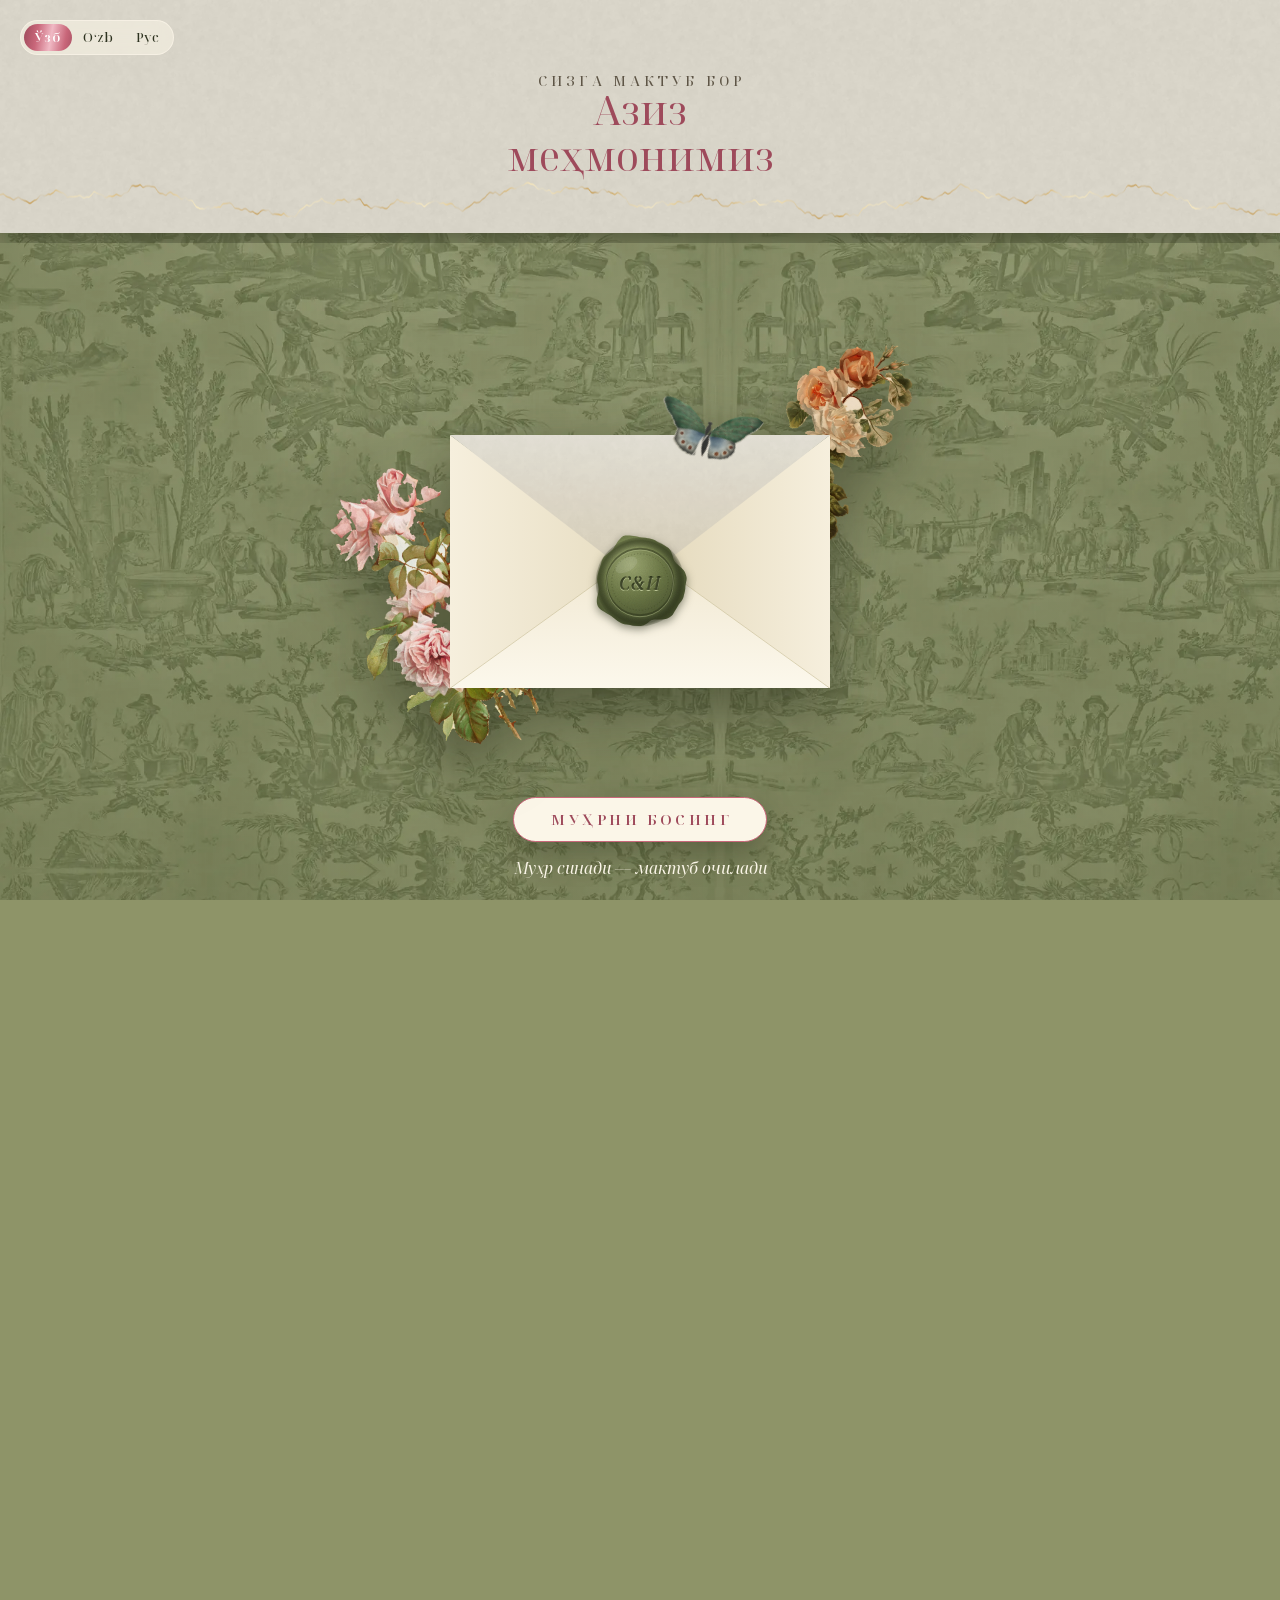
==== commit 6e07f9d9: "Fix overlaps on phones; garden sways instead of drifting apart Butterfly crosses low over the flower" ====
--- a/index.html
+++ b/index.html
@@ -89,6 +89,7 @@
     </div>
   </div>
 
+  <div class="gate__mid">
   <div class="env" id="env">
     <img class="env__spray env__spray--l" src="assets/art/roses.webp" width="1400" height="1761" alt="" decoding="async">
     <img class="env__spray env__spray--r" src="assets/art/rose.webp" width="800" height="1736" alt="" decoding="async">
@@ -132,6 +133,7 @@
     </div>
   </div>
 
+  </div>
   <button class="gate__press" id="pressBtn" type="button" data-i18n="gate_press">Муҳрни босинг</button>
   <p class="gate__hint" data-i18n="gate_hint">Муҳр синади — мактуб очилади</p>
 </div>
--- a/assets/style.css
+++ b/assets/style.css
@@ -67,7 +67,7 @@
 /* ---------- the wall ---------- */
 .wall{
   position:fixed;inset:0;z-index:0;pointer-events:none;
-  background:url(art/toile.webp) center top/200% auto repeat var(--sage);
+  background:url(art/toile.webp) left top/200% auto repeat var(--sage);
 }
 .wall::before{content:"";position:absolute;inset:0;background:var(--grain) 0 0/320px 320px;opacity:.16;mix-blend-mode:multiply}
 .wall::after{content:"";position:absolute;inset:0;background:radial-gradient(120% 90% at 50% 40%,rgba(142,148,104,.1) 0%,rgba(90,98,58,.42) 100%)}
@@ -110,7 +110,7 @@
 .gate{
   position:fixed;inset:0;z-index:50;display:flex;flex-direction:column;align-items:center;
   padding:0 0 max(20px,env(safe-area-inset-bottom));text-align:center;
-  background:url(art/toile.webp) center top/200% auto repeat var(--sage);
+  background:url(art/toile.webp) left top/200% auto repeat var(--sage);
   --ix:50%;--iy:50%;--ir:0px;
 }
 .gate::before{content:"";position:absolute;inset:0;background:var(--grain) 0 0/320px 320px;opacity:.16;mix-blend-mode:multiply;pointer-events:none}
@@ -121,15 +121,16 @@
           mask:radial-gradient(circle at var(--ix) var(--iy),transparent calc(var(--ir) - 1px),#000 var(--ir));
 }
 .gate.is-gone{visibility:hidden;pointer-events:none}
-.gate__banner{width:100%;z-index:2;--band:70px}
-.gate__banner .sheet__paper{padding:calc(max(14px,env(safe-area-inset-top)) + 54px) 24px 70px}
+.gate__banner{width:100%;z-index:2;--band:56px}
+.gate__banner .sheet__paper{padding:calc(max(10px,env(safe-area-inset-top)) + 46px) 24px 48px}
 .gate__banner .sheet__shadow{transform:translateY(10px)}
 .gate__kicker{font-size:.86rem;font-weight:500;letter-spacing:.3em;text-transform:uppercase;color:var(--muted);padding-left:.3em}
-.gate__dear{margin-top:.1em;font-size:clamp(2rem,9vw,2.8rem);line-height:1.15;text-wrap:balance;max-width:20ch;margin-inline:auto;color:var(--rose-ink)}
+.gate__dear{margin-top:.05em;font-size:clamp(1.8rem,8vw,2.5rem);line-height:1.15;text-wrap:balance;max-width:20ch;margin-inline:auto;color:var(--rose-ink)}
 .gate__kicker,.gate__dear,.gate__press,.gate__hint{transition:opacity .5s ease}
-.gate.is-opening .gate__kicker,.gate.is-opening .gate__dear,.gate.is-opening .gate__press,.gate.is-opening .gate__hint{opacity:0}
+.gate.is-opening .gate__press,.gate.is-opening .gate__hint{opacity:0}
+.gate__mid{position:relative;z-index:3;flex:1;width:100%;display:flex;align-items:center;justify-content:center;padding:clamp(56px,13vh,150px) 0 24px}
 .gate__press{
-  position:relative;z-index:2;margin-top:auto;padding:14px 34px;cursor:pointer;
+  position:relative;z-index:2;margin-top:0;padding:14px 34px;cursor:pointer;
   border:1.5px solid var(--rose);border-radius:999px;background:var(--paper);color:var(--rose-ink);
   font:600 .92rem/1 var(--serif);letter-spacing:.24em;text-transform:uppercase;padding-left:calc(34px + .24em);
   box-shadow:0 12px 30px rgba(40,44,24,.35);
@@ -141,7 +142,7 @@
 
 /* ---------- envelope ---------- */
 .env{
-  position:relative;z-index:1;width:min(78vw,360px);aspect-ratio:3/2;margin:auto 0;
+  position:relative;z-index:3;width:min(78vw,360px);aspect-ratio:3/2;margin:0;
   perspective:1100px;cursor:pointer;
   filter:drop-shadow(0 26px 28px rgba(30,36,18,.45));
 }
@@ -161,7 +162,7 @@
 .env__card .foil{background-image:linear-gradient(100deg,#8E3F50 0%,#B55A6C 30%,#D07C8E 50%,#A84C5E 72%,#8E3F50 100%);background-size:100% 100%;background-position:0 0}
 .env__va{font-style:italic;font-size:.95rem;line-height:1;color:var(--rose-ink)}
 .env__card > *{opacity:0;transition:opacity .55s ease}
-.env.is-open .env__card{transform:translateY(-66%)}
+.env.is-open .env__card{transform:translateY(-62%)}
 .env.is-open .env__card > *{opacity:1;transition-delay:1.9s}
 .env__pocket{position:absolute;inset:0;z-index:3;width:100%;height:100%;display:block}
 .env__flap{
@@ -243,7 +244,7 @@
 @keyframes rest-r{0%{transform:rotateY(6deg)}100%{transform:rotateY(-42deg)}}
 .bf.is-away .bf__w--l{animation:flap-l .16s ease-in-out infinite alternate}
 .bf.is-away .bf__w--r{animation:flap-r .16s ease-in-out infinite alternate}
-.bf--page{position:fixed;z-index:3;left:0;top:0;width:clamp(70px,14vw,120px);opacity:0;
+.bf--page{position:fixed;z-index:3;left:0;top:0;width:clamp(58px,12vw,110px);opacity:0;
   offset-path:path("M -120 160 C 60 40, 160 260, 300 140 S 520 40, 640 160 S 860 280, 1000 120 S 1200 60, 1320 140");}
 .bf--page.is-crossing{animation:bf-cross 16s cubic-bezier(.4,.1,.5,.9) forwards}
 @keyframes bf-cross{0%{offset-distance:0%;opacity:0}4%{opacity:1}96%{opacity:1}100%{offset-distance:100%;opacity:0}}
@@ -263,10 +264,10 @@
 
 /* ---------- hero ---------- */
 .hero{
-  --vista:clamp(560px,min(190vw,120svh),1700px);
+  --vista:clamp(520px,min(175vw,115svh),1700px);
   position:relative;isolation:isolate;overflow:hidden;min-height:100vh;min-height:100svh;
   display:flex;flex-direction:column;align-items:center;justify-content:center;text-align:center;
-  padding:84px 16px calc(var(--vista) * .40);
+  padding:84px 16px calc(var(--vista) * .43 + 28px);
 }
 .hero::before{content:"";position:absolute;inset:0;z-index:-1;background:linear-gradient(to top,rgba(243,230,210,.55) 0%,rgba(226,216,184,.3) 14%,rgba(201,195,150,.12) 32%,transparent 60%)}
 .hero__inner{position:relative;z-index:2}
@@ -281,14 +282,14 @@
   -webkit-mask:linear-gradient(100deg,#000 0 38%,rgba(0,0,0,.6) 46%,transparent 56%) 100% 0/280% 100% no-repeat;
           mask:linear-gradient(100deg,#000 0 38%,rgba(0,0,0,.6) 46%,transparent 56%) 100% 0/280% 100% no-repeat;
 }
-body.is-open .ink{animation:ink 2.2s cubic-bezier(.4,.1,.3,1) .5s both}
-body.is-open .ink--2{animation-delay:1.3s}
+body.is-open .ink{animation:ink 2.2s cubic-bezier(.4,.1,.3,1) .15s both}
+body.is-open .ink--2{animation-delay:.95s}
 @keyframes ink{0%{-webkit-mask-position:100% 0;mask-position:100% 0}100%{-webkit-mask-position:0 0;mask-position:0 0}}
 body.is-open .hero .rv{opacity:1;transform:none;filter:none}
-body.is-open .hero__va{transition-delay:2s}
-body.is-open .hero__what{transition-delay:3s}
-body.is-open .hero__when{transition-delay:3.25s}
-.hero__moon{position:absolute;z-index:0;right:11%;top:clamp(58px,10vh,104px);width:44px;transform:rotate(-20deg)}
+body.is-open .hero__va{transition-delay:1.6s}
+body.is-open .hero__what{transition-delay:2.6s}
+body.is-open .hero__when{transition-delay:2.85s}
+.hero__moon{position:absolute;z-index:0;right:5%;top:clamp(46px,6.5vh,84px);width:40px;transform:rotate(-20deg)}
 .moon{display:block;aspect-ratio:1;filter:drop-shadow(0 0 14px rgba(251,246,232,.7))}
 .hero__scroll{
   position:absolute;left:50%;bottom:max(14px,env(safe-area-inset-bottom));transform:translateX(-50%);z-index:3;
@@ -299,11 +300,11 @@
 
 /* the garden: three depths that drift apart as you scroll */
 .garden{position:absolute;left:50%;bottom:0;z-index:1;width:var(--vista);transform:translateX(-50%);pointer-events:none;aspect-ratio:2000/833}
-.garden__layer{position:absolute;left:0;bottom:0;width:100%;height:auto;display:block;will-change:transform}
-.garden__layer--back{transform:translateY(calc(var(--sy) * -.06));filter:saturate(.92) brightness(.97)}
-.garden__layer--mid{transform:translateY(calc(var(--sy) * .12))}
-.garden__layer--front{transform:translateY(calc(var(--sy) * .28));transform-origin:50% 100%}
-.garden--late .garden__layer{transform:none}
+.garden__layer{position:absolute;left:0;bottom:0;width:100%;height:auto;display:block;transform-origin:50% 100%;will-change:transform}
+.garden__layer--back{filter:saturate(.92) brightness(.97);animation:sway 9.5s ease-in-out -3s infinite alternate}
+.garden__layer--mid{animation:sway 7.5s ease-in-out -5s infinite alternate}
+.garden__layer--front{animation:sway 8.5s ease-in-out -1.5s infinite alternate}
+@keyframes sway{0%{transform:rotate(-.55deg)}100%{transform:rotate(.55deg)}}
 .hero::after,.wait::after{content:"";position:absolute;left:0;right:0;bottom:0;height:70px;z-index:2;pointer-events:none;background:linear-gradient(to top,rgba(111,119,80,.55),rgba(111,119,80,0))}
 @media (min-width:700px){
   .garden{-webkit-mask-image:linear-gradient(90deg,transparent 0,#000 8%,#000 92%,transparent 100%);mask-image:linear-gradient(90deg,transparent 0,#000 8%,#000 92%,transparent 100%)}
@@ -426,7 +427,7 @@
 .link svg{width:18px;height:18px;flex:none}
 
 /* ---------- until then ---------- */
-.wait{--vista:clamp(560px,min(190vw,120svh),1700px);position:relative;isolation:isolate;overflow:hidden;padding:72px 20px calc(var(--vista) * .40);text-align:center}
+.wait{--vista:clamp(520px,min(175vw,115svh),1700px);position:relative;isolation:isolate;overflow:hidden;padding:72px 20px calc(var(--vista) * .43 + 28px);text-align:center}
 .wait::before{content:"";position:absolute;inset:auto 0 0 0;height:min(70%,520px);z-index:-1;background:linear-gradient(to top,rgba(243,230,210,.6) 0%,rgba(226,216,184,.3) 30%,rgba(201,195,150,.12) 60%,transparent 100%)}
 .wait__label{font-style:italic;font-size:1.2rem;color:var(--paper)}
 .cd{display:flex;justify-content:center;margin-top:10px}
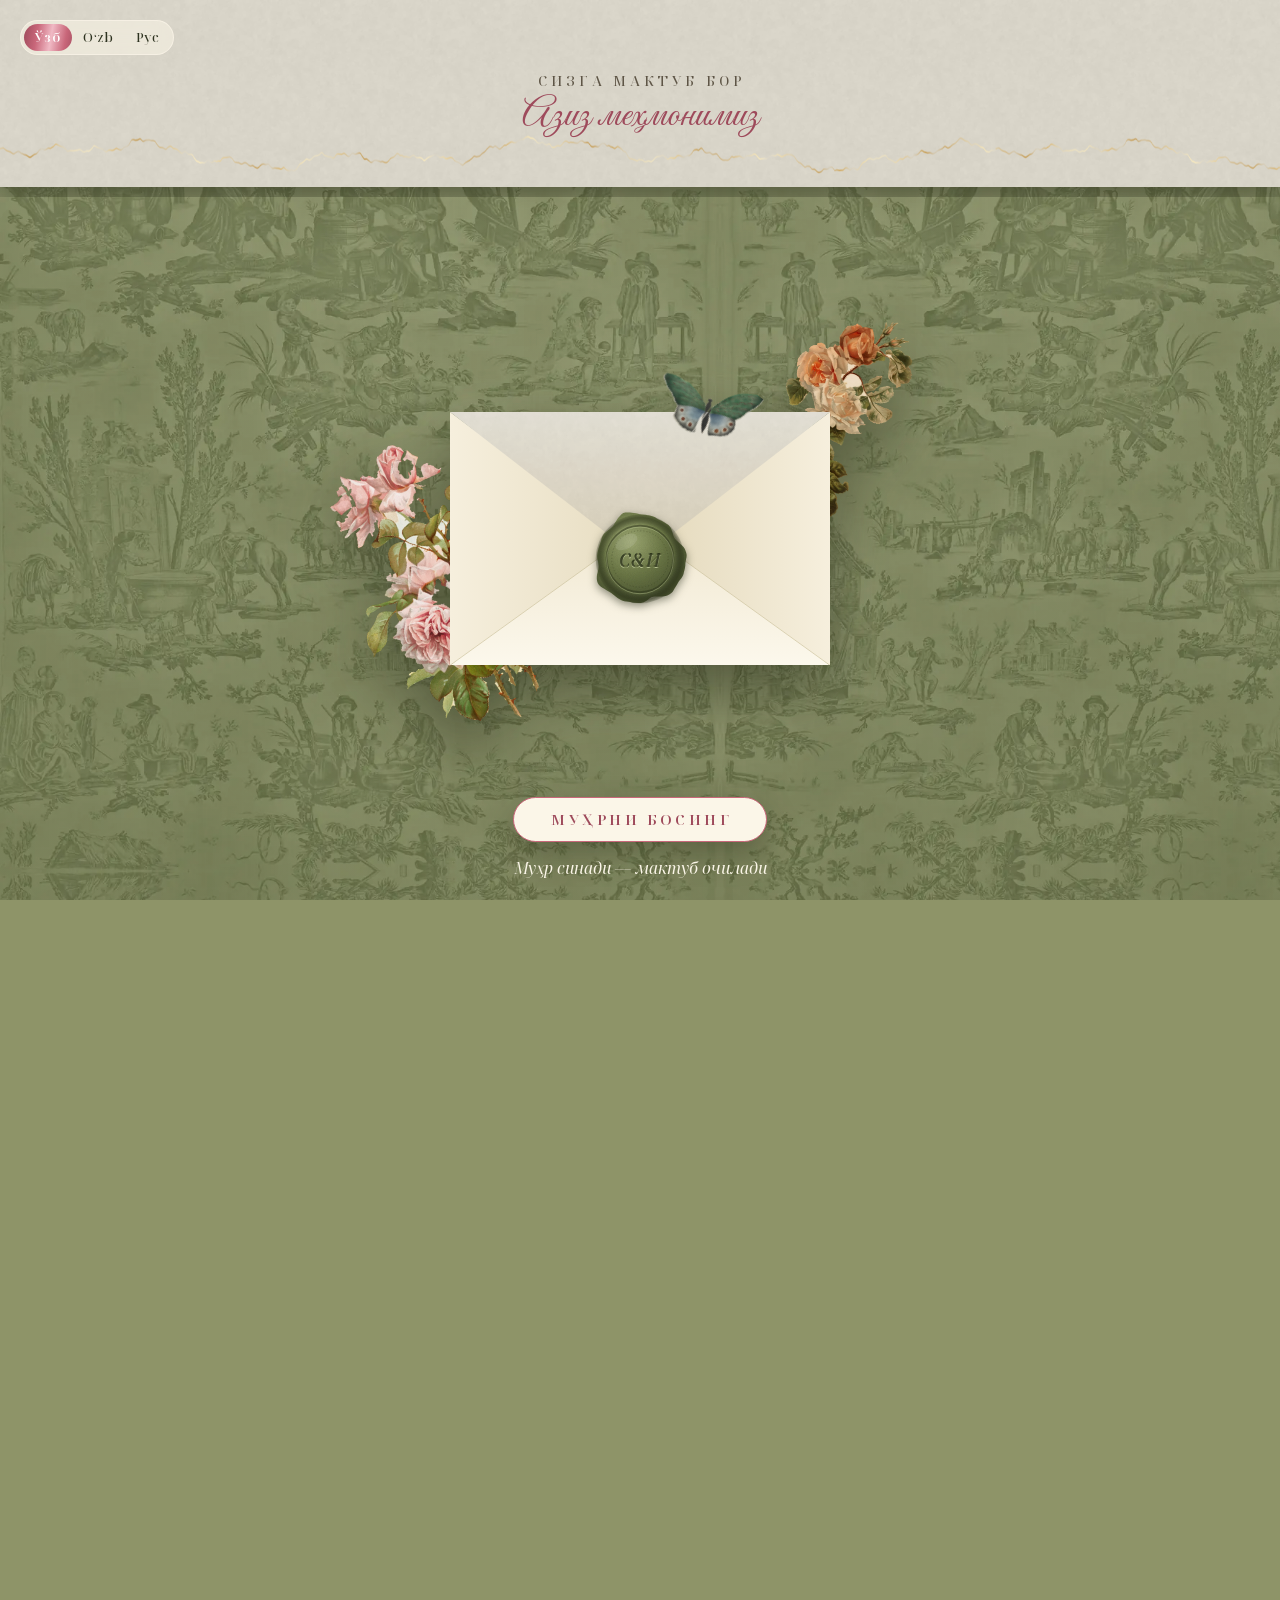
==== commit e97fc52c: "Countdown digits invisible in Safari: put the foil on the digits, not the clipping box WebKit drops " ====
--- a/index.html
+++ b/index.html
@@ -18,7 +18,7 @@
 <meta name="twitter:image" content="https://sulton-istabro.uz/og.jpg">
 <link rel="icon" href="favicon.svg" type="image/svg+xml">
 <link rel="preload" href="assets/fonts/nsd-cyrillic.woff2" as="font" type="font/woff2" crossorigin>
-<link rel="preload" href="assets/fonts/gv-cyrillic.woff2" as="font" type="font/woff2" crossorigin>
+<link rel="preload" href="assets/fonts/gv-cyrillic.woff2?v=2" as="font" type="font/woff2" crossorigin>
 <link rel="preload" href="assets/art/toile.webp" as="image">
 <link rel="preload" href="assets/art/roses.webp" as="image">
 <link rel="stylesheet" href="assets/style.css">
--- a/assets/style.css
+++ b/assets/style.css
@@ -8,7 +8,7 @@
 @font-face{font-family:"NSD";font-style:italic;font-weight:100 900;font-display:swap;src:url(fonts/nsd-cyrillic-ext-italic.woff2) format("woff2");unicode-range:U+0460-052F,U+1C80-1C8A,U+20B4,U+2DE0-2DFF,U+A640-A69F,U+FE2E-FE2F}
 @font-face{font-family:"NSD";font-style:italic;font-weight:100 900;font-display:swap;src:url(fonts/nsd-cyrillic-italic.woff2) format("woff2");unicode-range:U+0301,U+0400-045F,U+0490-0491,U+04B0-04B1,U+2116}
 @font-face{font-family:"NSD";font-style:italic;font-weight:100 900;font-display:swap;src:url(fonts/nsd-latin-italic.woff2) format("woff2");unicode-range:U+0000-00FF,U+0131,U+0152-0153,U+02BB-02BC,U+02C6,U+02DA,U+02DC,U+0304,U+0308,U+0329,U+2000-206F,U+20AC,U+2122,U+2191,U+2193,U+2212,U+2215,U+FEFF,U+FFFD}
-@font-face{font-family:"GV";font-style:normal;font-weight:400;font-display:swap;src:url(fonts/gv-cyrillic.woff2) format("woff2");unicode-range:U+0301,U+0400-045F,U+0490-0491,U+04B0-04B1,U+2116}
+@font-face{font-family:"GV";font-style:normal;font-weight:400;font-display:swap;src:url(fonts/gv-cyrillic.woff2?v=2) format("woff2");unicode-range:U+0301,U+0400-045F,U+0490-0493,U+049A-049B,U+04B0-04B3,U+2116}
 @font-face{font-family:"GV";font-style:normal;font-weight:400;font-display:swap;src:url(fonts/gv-latin.woff2) format("woff2");unicode-range:U+0000-00FF,U+0131,U+0152-0153,U+02BB-02BC,U+02C6,U+02DA,U+02DC,U+0304,U+0308,U+0329,U+2000-206F,U+20AC,U+2122,U+2191,U+2193,U+2212,U+2215,U+FEFF,U+FFFD}
 
 :root{
@@ -273,7 +273,7 @@
 .hero__inner{position:relative;z-index:2}
 .hero__inner::before{content:"";position:absolute;left:50%;top:50%;z-index:-1;width:140%;height:150%;transform:translate(-50%,-52%);background:radial-gradient(ellipse at center,rgba(251,246,232,.55) 0%,rgba(251,246,232,.28) 38%,rgba(251,246,232,0) 70%);pointer-events:none}
 .hero__names{margin:0;font-weight:400;display:flex;flex-direction:column;align-items:center;line-height:1}
-.hero__names .script{font-size:clamp(4.1rem,20vw,7.2rem);line-height:1.12;padding:.04em .22em .14em;filter:drop-shadow(0 2px 10px rgba(46,51,32,.3))}
+.hero__names .script{font-size:clamp(4.1rem,20vw,7.2rem);line-height:1.12;padding:.14em .3em .16em;margin:-.1em 0 -.02em;filter:drop-shadow(0 2px 10px rgba(46,51,32,.3))}
 .hero__va{font-style:italic;font-size:1.3rem;color:var(--paper);margin:-.35em 0 -.25em}
 .hero__what{margin-top:1.1em;font-size:.95rem;font-weight:500;letter-spacing:.34em;text-transform:uppercase;color:var(--paper);padding-left:.34em}
 .hero__when{margin-top:.9em;font-size:1.2rem;line-height:1.45;color:var(--ink)}
@@ -433,12 +433,14 @@
 .cd{display:flex;justify-content:center;margin-top:10px}
 .cd div{flex:1;max-width:104px;padding:0 4px}
 .cd div + div{border-left:1px solid rgba(251,246,232,.45)}
-.cd b{
-  position:relative;display:grid;height:1.1em;overflow:hidden;font-weight:300;font-size:clamp(2.5rem,12vw,3.7rem);line-height:1.1;font-variant-numeric:tabular-nums lining-nums;
+.cd b{position:relative;display:grid;height:1.1em;overflow:hidden;font-weight:300;font-size:clamp(2.5rem,12vw,3.7rem);line-height:1.1;font-variant-numeric:tabular-nums lining-nums}
+/* the foil sits on the digit itself, not on the clipping box: Safari drops background-clip:text
+   when the clipped element has overflow:hidden and animated children */
+.cd b > span{
+  grid-area:1/1;display:block;
   background-image:var(--foil);background-size:240% 100%;background-position:calc(var(--shine) * 1%) 0;
   -webkit-background-clip:text;background-clip:text;color:transparent;-webkit-text-fill-color:transparent;
 }
-.cd b > span{grid-area:1/1;display:block}
 .cd b > span.out{animation:roll-out .45s cubic-bezier(.5,0,.7,.4) forwards}
 .cd b > span.new{animation:roll-in .45s cubic-bezier(.2,.8,.3,1) forwards}
 @keyframes roll-out{to{transform:translateY(-100%);opacity:0}}
